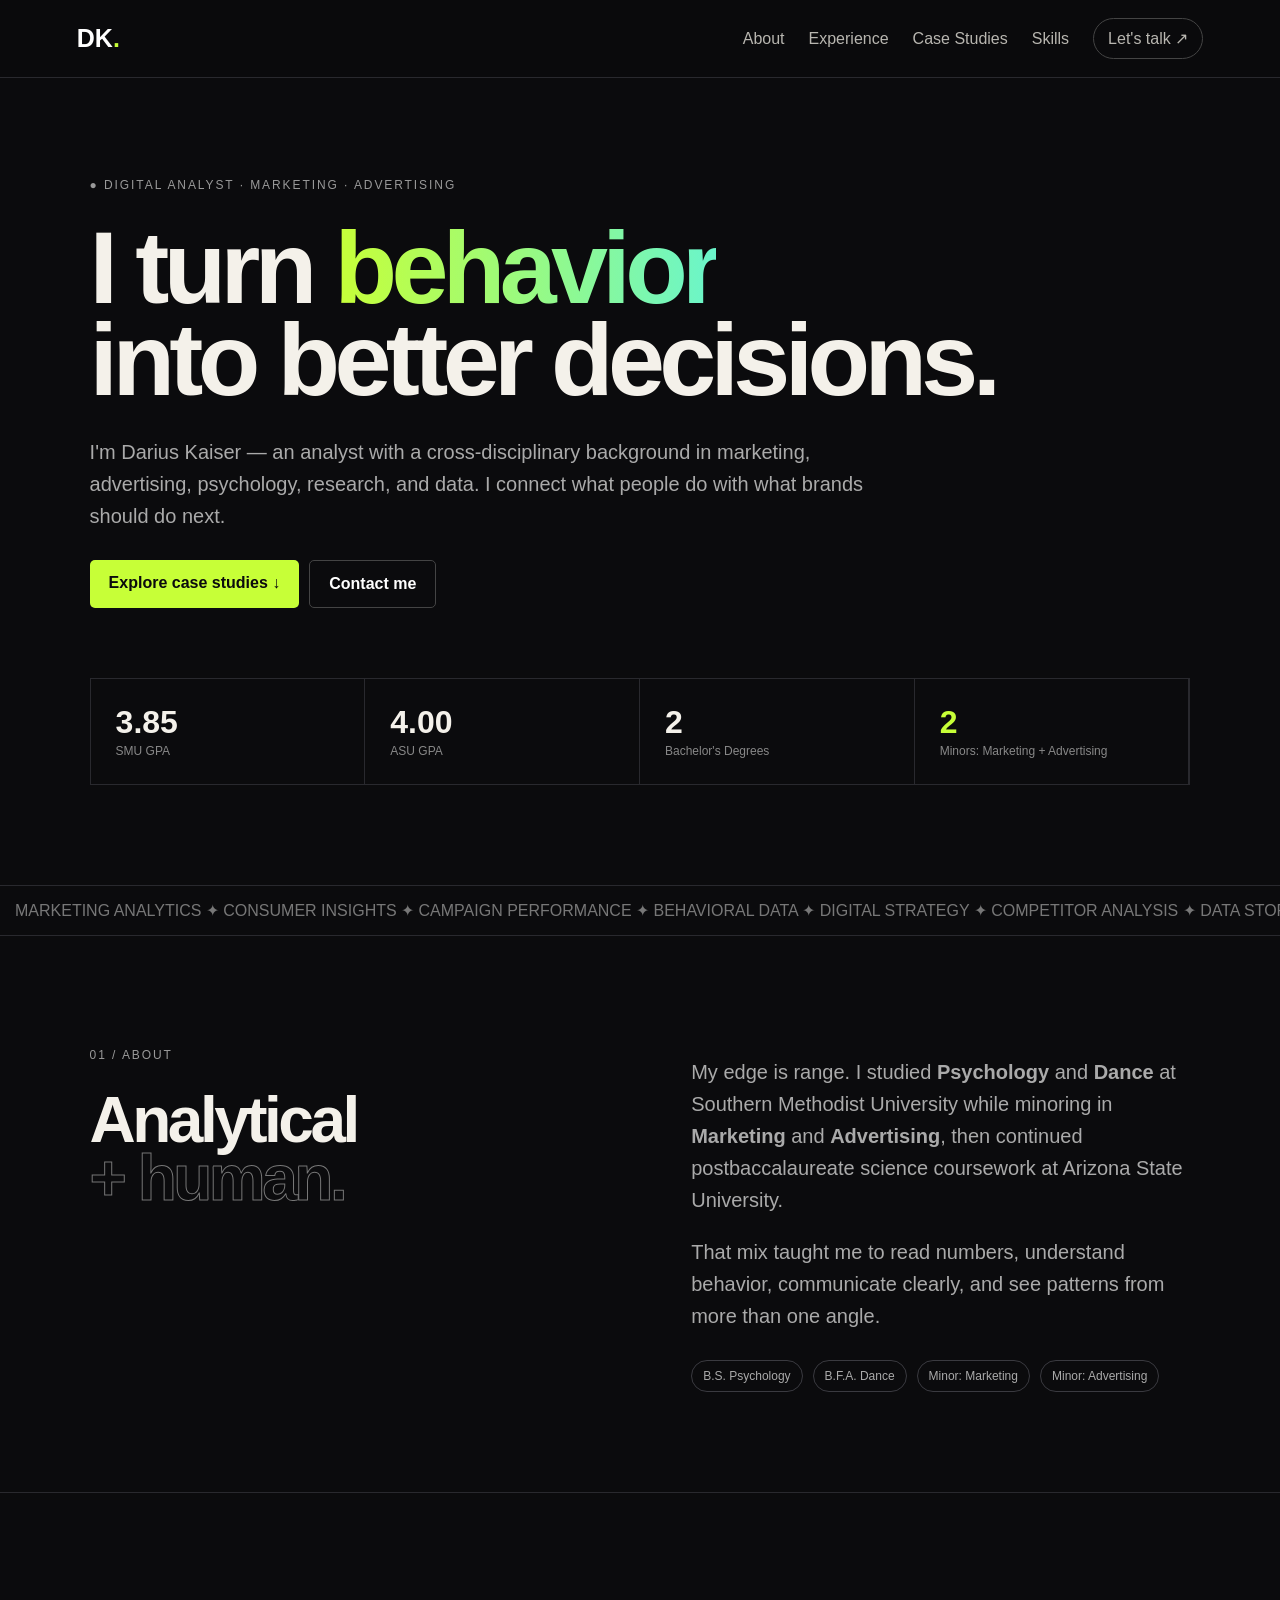
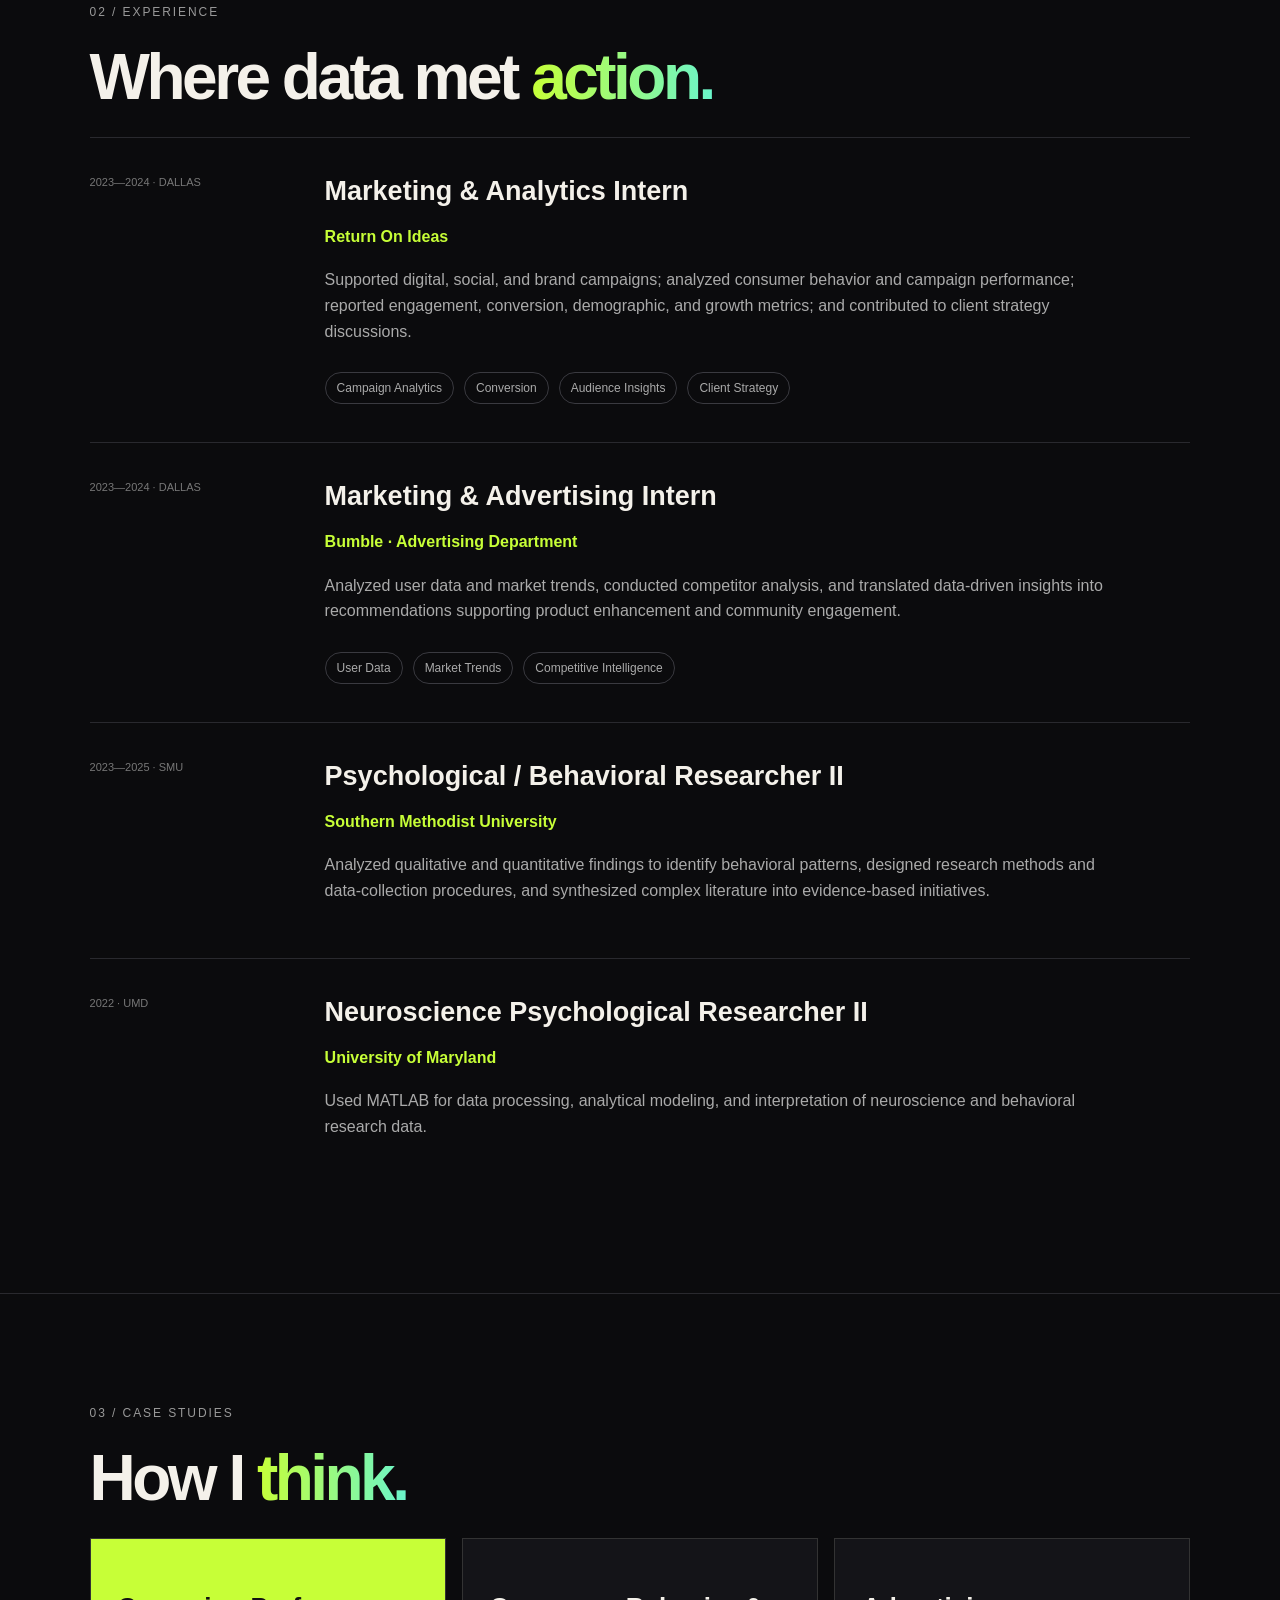
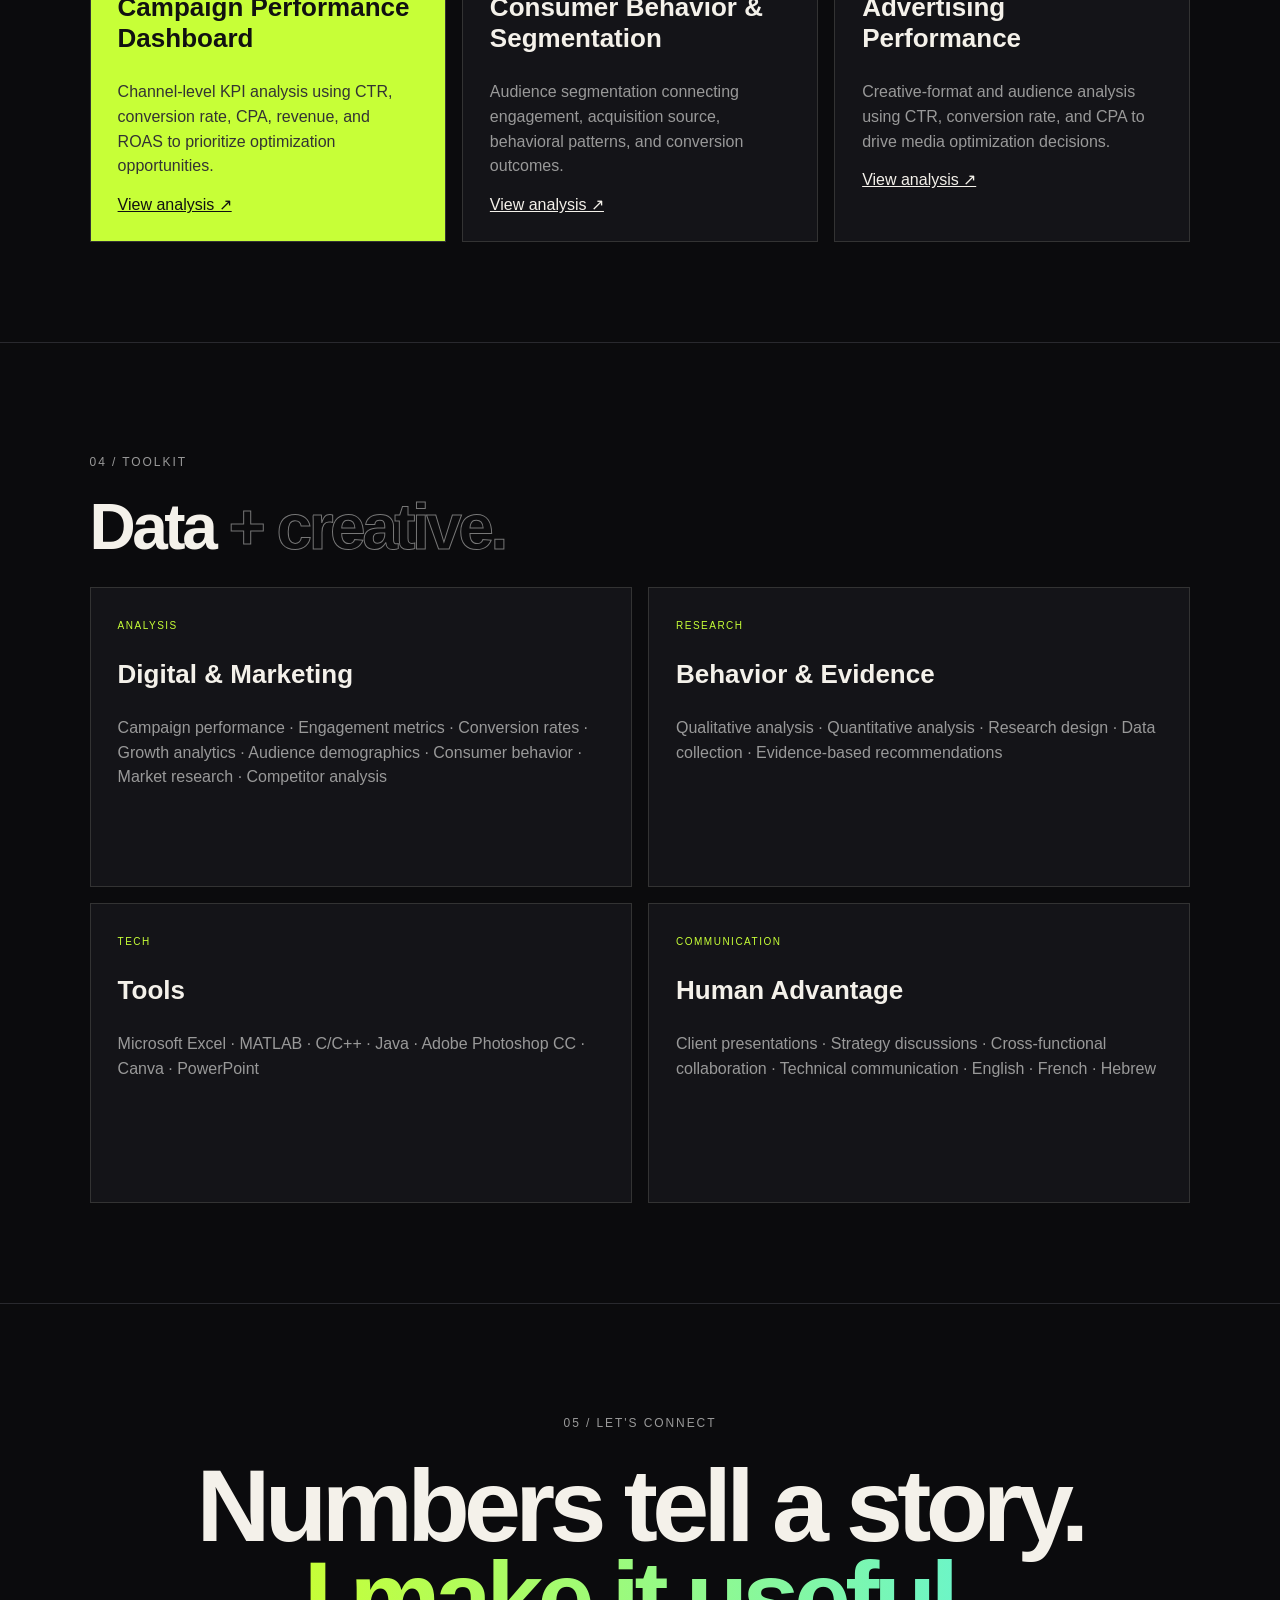
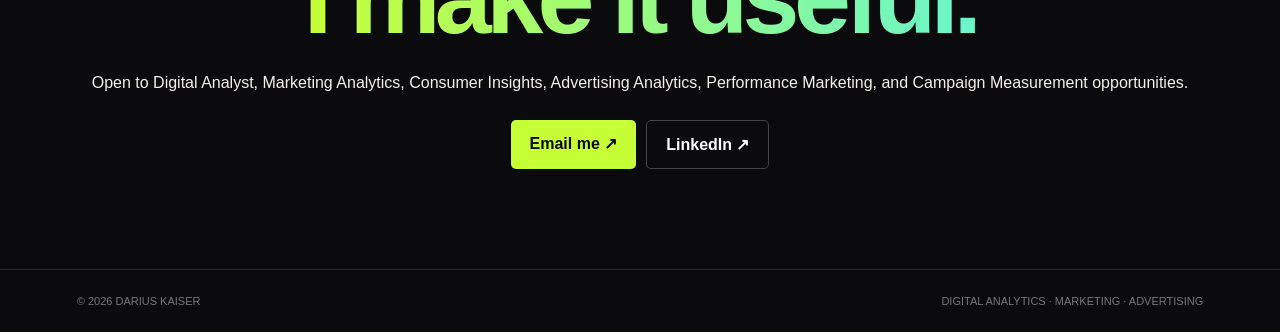
==== index.html @ e9a28cc4 "Add digital analyst portfolio website" ====
<!DOCTYPE html><html lang="en"><head><meta charset="UTF-8"><meta name="viewport" content="width=device-width,initial-scale=1"><meta name="description" content="Darius Kaiser — Digital Analyst specializing in marketing analytics, advertising analytics, consumer insights, campaign performance, conversion analysis, audience segmentation, KPI reporting, and data storytelling."><meta name="keywords" content="Digital Analyst, Digital Analytics, Marketing Analytics, Advertising Analytics, Consumer Insights, Campaign Analytics, KPI Reporting, Conversion Analysis, Audience Segmentation, ROAS, CPA, Data Storytelling, Performance Marketing, Excel, MATLAB"><title>Darius Kaiser | Digital Analyst</title><link rel="stylesheet" href="style.css"></head><body><nav><a class="brand" href="#top">DK<span>.</span></a><div class="nav-links"><a href="#about">About</a><a href="#experience">Experience</a><a href="projects/index.html">Case Studies</a><a href="#skills">Skills</a><a class="nav-cta" href="mailto:dkaiser@smu.edu">Let's talk ↗</a></div></nav><main id="top"><section class="hero"><div class="eyebrow">● DIGITAL ANALYST · MARKETING · ADVERTISING</div><h1>I turn <span class="gradient">behavior</span><br>into better decisions.</h1><p class="hero-copy">I'm Darius Kaiser — an analyst with a cross-disciplinary background in marketing, advertising, psychology, research, and data. I connect what people do with what brands should do next.</p><div class="hero-actions"><a class="button primary" href="projects/index.html">Explore case studies ↓</a><a class="button ghost" href="mailto:dkaiser@smu.edu">Contact me</a></div><div class="metric-grid"><div class="metric"><strong>3.85</strong><span>SMU GPA</span></div><div class="metric"><strong>4.00</strong><span>ASU GPA</span></div><div class="metric"><strong>2</strong><span>Bachelor's Degrees</span></div><div class="metric"><strong class="accent">2</strong><span>Minors: Marketing + Advertising</span></div></div></section><div class="ticker">MARKETING ANALYTICS ✦ CONSUMER INSIGHTS ✦ CAMPAIGN PERFORMANCE ✦ BEHAVIORAL DATA ✦ DIGITAL STRATEGY ✦ COMPETITOR ANALYSIS ✦ DATA STORYTELLING</div><section id="about" class="section split"><div><p class="section-label">01 / ABOUT</p><h2>Analytical<br><span class="outline">+ human.</span></h2></div><div class="about-copy"><p>My edge is range. I studied <strong>Psychology</strong> and <strong>Dance</strong> at Southern Methodist University while minoring in <strong>Marketing</strong> and <strong>Advertising</strong>, then continued postbaccalaureate science coursework at Arizona State University.</p><p>That mix taught me to read numbers, understand behavior, communicate clearly, and see patterns from more than one angle.</p><div class="degree-tags"><span>B.S. Psychology</span><span>B.F.A. Dance</span><span>Minor: Marketing</span><span>Minor: Advertising</span></div></div></section><section id="experience" class="section"><p class="section-label">02 / EXPERIENCE</p><h2>Where data met <span class="gradient">action.</span></h2><article class="job"><div class="job-meta">2023—2024 · DALLAS</div><div><h3>Marketing & Analytics Intern</h3><h4>Return On Ideas</h4><p>Supported digital, social, and brand campaigns; analyzed consumer behavior and campaign performance; reported engagement, conversion, demographic, and growth metrics; and contributed to client strategy discussions.</p><div class="chips"><span>Campaign Analytics</span><span>Conversion</span><span>Audience Insights</span><span>Client Strategy</span></div></div></article><article class="job"><div class="job-meta">2023—2024 · DALLAS</div><div><h3>Marketing & Advertising Intern</h3><h4>Bumble · Advertising Department</h4><p>Analyzed user data and market trends, conducted competitor analysis, and translated data-driven insights into recommendations supporting product enhancement and community engagement.</p><div class="chips"><span>User Data</span><span>Market Trends</span><span>Competitive Intelligence</span></div></div></article><article class="job"><div class="job-meta">2023—2025 · SMU</div><div><h3>Psychological / Behavioral Researcher II</h3><h4>Southern Methodist University</h4><p>Analyzed qualitative and quantitative findings to identify behavioral patterns, designed research methods and data-collection procedures, and synthesized complex literature into evidence-based initiatives.</p></div></article><article class="job"><div class="job-meta">2022 · UMD</div><div><h3>Neuroscience Psychological Researcher II</h3><h4>University of Maryland</h4><p>Used MATLAB for data processing, analytical modeling, and interpretation of neuroscience and behavioral research data.</p></div></article></section><section class="section"><p class="section-label">03 / CASE STUDIES</p><h2>How I <span class="gradient">think.</span></h2><div class="project-grid"><article class="project-card featured"><h3>Campaign Performance Dashboard</h3><p>Channel-level KPI analysis using CTR, conversion rate, CPA, revenue, and ROAS to prioritize optimization opportunities.</p><a href="projects/campaign-performance/README.md">View analysis ↗</a></article><article class="project-card"><h3>Consumer Behavior & Segmentation</h3><p>Audience segmentation connecting engagement, acquisition source, behavioral patterns, and conversion outcomes.</p><a href="projects/consumer-behavior/README.md">View analysis ↗</a></article><article class="project-card"><h3>Advertising Performance</h3><p>Creative-format and audience analysis using CTR, conversion rate, and CPA to drive media optimization decisions.</p><a href="projects/advertising-performance/README.md">View analysis ↗</a></article></div></section><section id="skills" class="section"><p class="section-label">04 / TOOLKIT</p><h2>Data <span class="outline">+ creative.</span></h2><div class="skills-grid"><div class="skill-block"><span>ANALYSIS</span><h3>Digital & Marketing</h3><p>Campaign performance · Engagement metrics · Conversion rates · Growth analytics · Audience demographics · Consumer behavior · Market research · Competitor analysis</p></div><div class="skill-block"><span>RESEARCH</span><h3>Behavior & Evidence</h3><p>Qualitative analysis · Quantitative analysis · Research design · Data collection · Evidence-based recommendations</p></div><div class="skill-block"><span>TECH</span><h3>Tools</h3><p>Microsoft Excel · MATLAB · C/C++ · Java · Adobe Photoshop CC · Canva · PowerPoint</p></div><div class="skill-block"><span>COMMUNICATION</span><h3>Human Advantage</h3><p>Client presentations · Strategy discussions · Cross-functional collaboration · Technical communication · English · French · Hebrew</p></div></div></section><section class="cta"><p class="section-label">05 / LET'S CONNECT</p><h2>Numbers tell a story.<br><span class="gradient">I make it useful.</span></h2><p>Open to Digital Analyst, Marketing Analytics, Consumer Insights, Advertising Analytics, Performance Marketing, and Campaign Measurement opportunities.</p><div class="hero-actions"><a class="button primary" href="mailto:dkaiser@smu.edu">Email me ↗</a><a class="button ghost" href="https://www.linkedin.com/in/darius-kaiser-7150b3220/">LinkedIn ↗</a></div></section></main><footer><span>© 2026 DARIUS KAISER</span><span>DIGITAL ANALYTICS · MARKETING · ADVERTISING</span></footer><script src="script.js"></script></body></html>
---- style.css ----
*{box-sizing:border-box}html{scroll-behavior:smooth}body{margin:0;background:#0b0b0d;color:#f4f1ea;font-family:Arial,sans-serif}nav{height:78px;display:flex;align-items:center;justify-content:space-between;padding:0 6vw;border-bottom:1px solid #29292e;position:sticky;top:0;background:#0b0b0deF;z-index:5}.brand{font-size:25px;font-weight:800;color:#fff;text-decoration:none}.brand span,.accent{color:#c7ff37}.nav-links{display:flex;gap:24px;align-items:center}.nav-links a{color:#b8b6b0;text-decoration:none}.nav-cta{border:1px solid #444;padding:10px 14px;border-radius:99px}.hero,.section,.cta{padding:100px 7vw}.hero{min-height:720px}.eyebrow,.section-label{font-size:12px;letter-spacing:.16em;color:#999}.hero h1,.section h2,.cta h2{font-size:clamp(48px,8vw,120px);line-height:.9;letter-spacing:-.055em;margin:30px 0}.section h2{font-size:clamp(40px,5vw,72px)}.gradient{background:linear-gradient(90deg,#c7ff37,#6af5cb);-webkit-background-clip:text;color:transparent}.outline{-webkit-text-stroke:1px #777;color:transparent}.hero-copy,.about-copy p{max-width:780px;color:#aaa;font-size:20px;line-height:1.6}.hero-actions,.chips,.degree-tags{display:flex;gap:10px;flex-wrap:wrap;margin-top:28px}.button{padding:14px 19px;text-decoration:none;font-weight:700;border-radius:5px}.primary{background:#c7ff37;color:#0b0b0d}.ghost{border:1px solid #444;color:#fff}.metric-grid{display:grid;grid-template-columns:repeat(4,1fr);margin-top:70px;border:1px solid #29292e}.metric{padding:25px;border-right:1px solid #29292e}.metric strong{display:block;font-size:32px}.metric span{color:#888;font-size:12px}.ticker{padding:15px;border-block:1px solid #29292e;color:#777;overflow:hidden;white-space:nowrap}.split{display:grid;grid-template-columns:1fr 1fr;gap:8vw}.section{border-bottom:1px solid #29292e}.job{display:grid;grid-template-columns:200px 1fr;gap:35px;padding:38px 0;border-top:1px solid #29292e}.job-meta{font-size:11px;color:#777}.job h3{font-size:27px;margin:0}.job h4{color:#c7ff37}.job p{color:#aaa;line-height:1.6;max-width:800px}.chips span,.degree-tags span{border:1px solid #3a3a40;border-radius:99px;padding:8px 11px;font-size:12px;color:#aaa}.project-grid,.skills-grid{display:grid;grid-template-columns:repeat(3,1fr);gap:16px}.project-card,.skill-block{border:1px solid #333;background:#141418;padding:27px;min-height:300px}.project-card.featured{background:#c7ff37;color:#111}.project-card p,.skill-block p{color:#999;line-height:1.55}.featured p{color:#333}.project-card h3,.skill-block h3{font-size:26px}.project-card a{color:inherit}.skills-grid{grid-template-columns:1fr 1fr}.skill-block>span{font-size:10px;letter-spacing:.15em;color:#c7ff37}.cta{text-align:center}.cta .hero-actions{justify-content:center}footer{padding:25px 6vw;border-top:1px solid #29292e;color:#777;display:flex;justify-content:space-between;font-size:11px}@media(max-width:800px){.nav-links a:not(.nav-cta){display:none}.metric-grid,.split,.project-grid,.skills-grid,.job{grid-template-columns:1fr}.metric{border-bottom:1px solid #29292e}.hero,.section,.cta{padding:75px 6vw}}
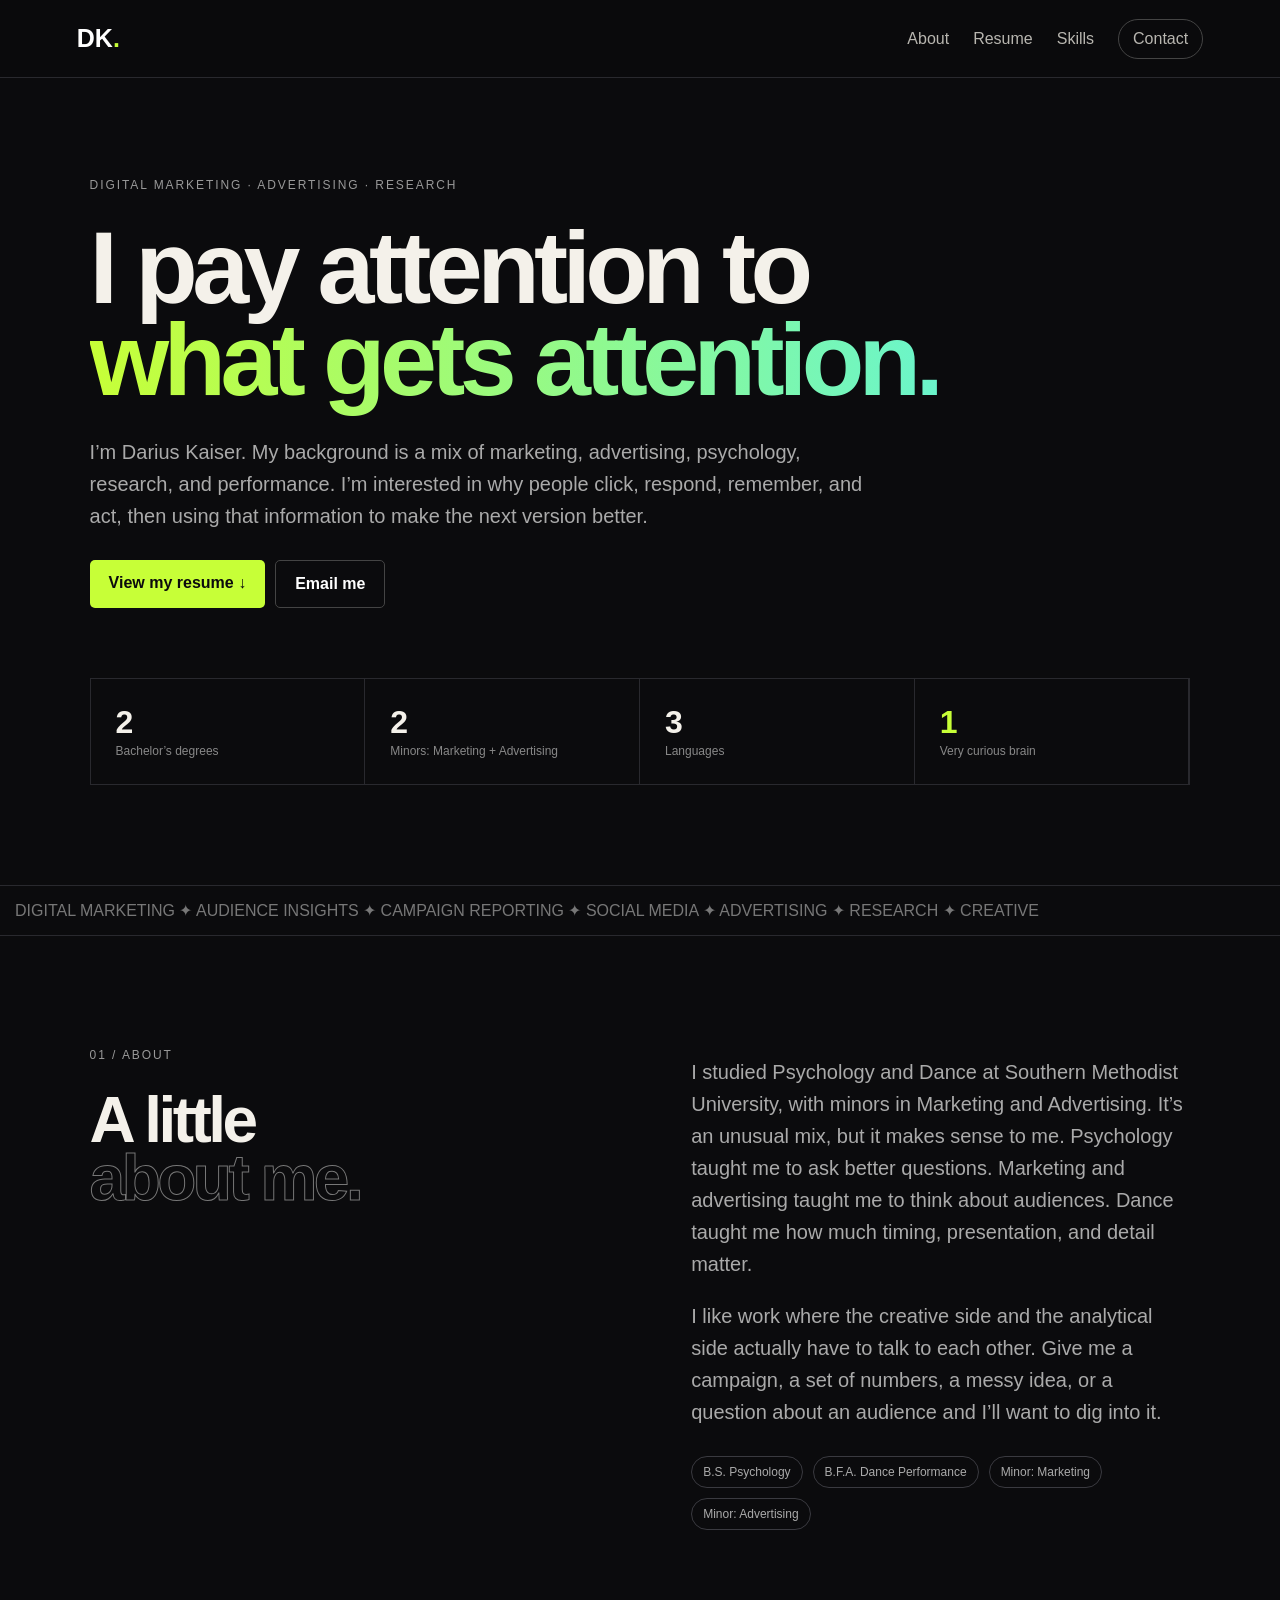
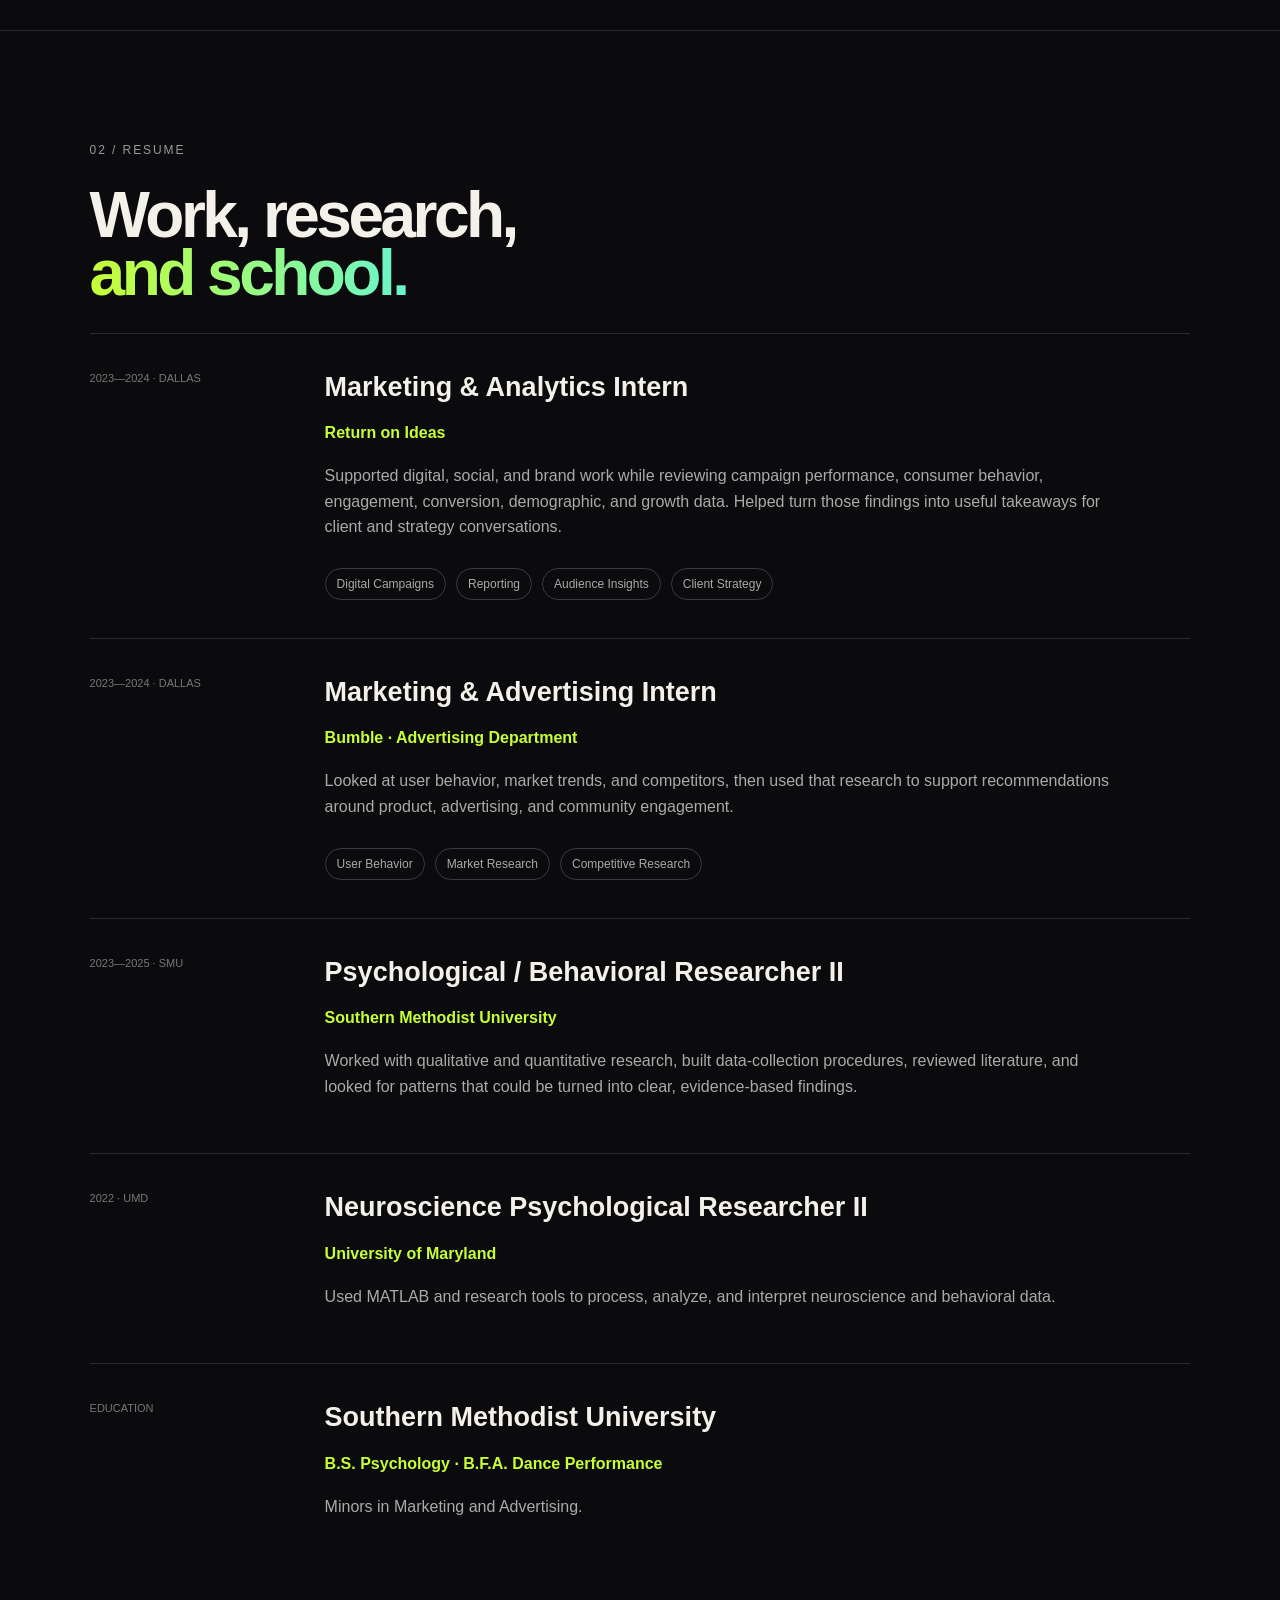
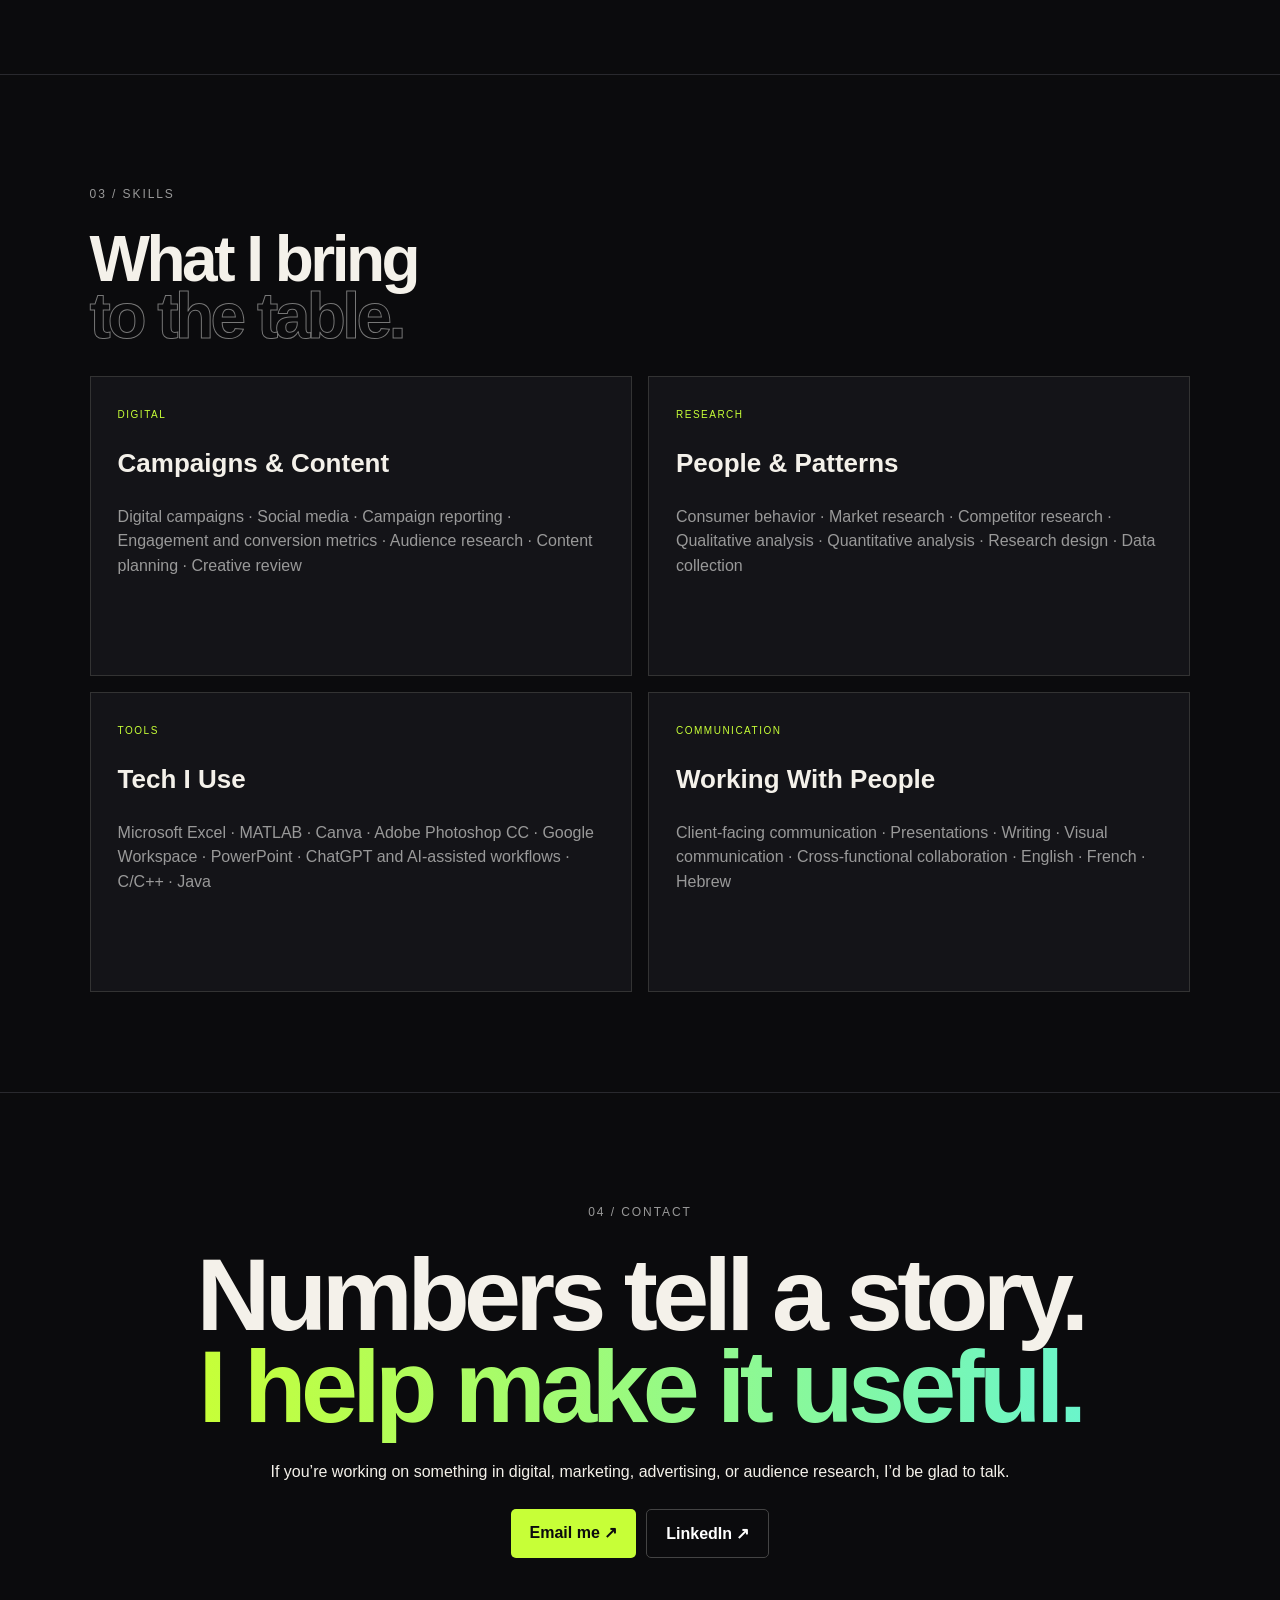
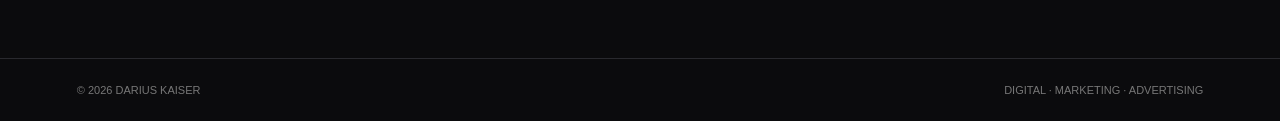
==== commit 6c173d27: "Simplify portfolio and humanize site copy" ====
--- a/index.html
+++ b/index.html
@@ -1 +1,154 @@
-<!DOCTYPE html><html lang="en"><head><meta charset="UTF-8"><meta name="viewport" content="width=device-width,initial-scale=1"><meta name="description" content="Darius Kaiser — Digital Analyst specializing in marketing analytics, advertising analytics, consumer insights, campaign performance, conversion analysis, audience segmentation, KPI reporting, and data storytelling."><meta name="keywords" content="Digital Analyst, Digital Analytics, Marketing Analytics, Advertising Analytics, Consumer Insights, Campaign Analytics, KPI Reporting, Conversion Analysis, Audience Segmentation, ROAS, CPA, Data Storytelling, Performance Marketing, Excel, MATLAB"><title>Darius Kaiser | Digital Analyst</title><link rel="stylesheet" href="style.css"></head><body><nav><a class="brand" href="#top">DK<span>.</span></a><div class="nav-links"><a href="#about">About</a><a href="#experience">Experience</a><a href="projects/index.html">Case Studies</a><a href="#skills">Skills</a><a class="nav-cta" href="mailto:dkaiser@smu.edu">Let's talk ↗</a></div></nav><main id="top"><section class="hero"><div class="eyebrow">● DIGITAL ANALYST · MARKETING · ADVERTISING</div><h1>I turn <span class="gradient">behavior</span><br>into better decisions.</h1><p class="hero-copy">I'm Darius Kaiser — an analyst with a cross-disciplinary background in marketing, advertising, psychology, research, and data. I connect what people do with what brands should do next.</p><div class="hero-actions"><a class="button primary" href="projects/index.html">Explore case studies ↓</a><a class="button ghost" href="mailto:dkaiser@smu.edu">Contact me</a></div><div class="metric-grid"><div class="metric"><strong>3.85</strong><span>SMU GPA</span></div><div class="metric"><strong>4.00</strong><span>ASU GPA</span></div><div class="metric"><strong>2</strong><span>Bachelor's Degrees</span></div><div class="metric"><strong class="accent">2</strong><span>Minors: Marketing + Advertising</span></div></div></section><div class="ticker">MARKETING ANALYTICS ✦ CONSUMER INSIGHTS ✦ CAMPAIGN PERFORMANCE ✦ BEHAVIORAL DATA ✦ DIGITAL STRATEGY ✦ COMPETITOR ANALYSIS ✦ DATA STORYTELLING</div><section id="about" class="section split"><div><p class="section-label">01 / ABOUT</p><h2>Analytical<br><span class="outline">+ human.</span></h2></div><div class="about-copy"><p>My edge is range. I studied <strong>Psychology</strong> and <strong>Dance</strong> at Southern Methodist University while minoring in <strong>Marketing</strong> and <strong>Advertising</strong>, then continued postbaccalaureate science coursework at Arizona State University.</p><p>That mix taught me to read numbers, understand behavior, communicate clearly, and see patterns from more than one angle.</p><div class="degree-tags"><span>B.S. Psychology</span><span>B.F.A. Dance</span><span>Minor: Marketing</span><span>Minor: Advertising</span></div></div></section><section id="experience" class="section"><p class="section-label">02 / EXPERIENCE</p><h2>Where data met <span class="gradient">action.</span></h2><article class="job"><div class="job-meta">2023—2024 · DALLAS</div><div><h3>Marketing & Analytics Intern</h3><h4>Return On Ideas</h4><p>Supported digital, social, and brand campaigns; analyzed consumer behavior and campaign performance; reported engagement, conversion, demographic, and growth metrics; and contributed to client strategy discussions.</p><div class="chips"><span>Campaign Analytics</span><span>Conversion</span><span>Audience Insights</span><span>Client Strategy</span></div></div></article><article class="job"><div class="job-meta">2023—2024 · DALLAS</div><div><h3>Marketing & Advertising Intern</h3><h4>Bumble · Advertising Department</h4><p>Analyzed user data and market trends, conducted competitor analysis, and translated data-driven insights into recommendations supporting product enhancement and community engagement.</p><div class="chips"><span>User Data</span><span>Market Trends</span><span>Competitive Intelligence</span></div></div></article><article class="job"><div class="job-meta">2023—2025 · SMU</div><div><h3>Psychological / Behavioral Researcher II</h3><h4>Southern Methodist University</h4><p>Analyzed qualitative and quantitative findings to identify behavioral patterns, designed research methods and data-collection procedures, and synthesized complex literature into evidence-based initiatives.</p></div></article><article class="job"><div class="job-meta">2022 · UMD</div><div><h3>Neuroscience Psychological Researcher II</h3><h4>University of Maryland</h4><p>Used MATLAB for data processing, analytical modeling, and interpretation of neuroscience and behavioral research data.</p></div></article></section><section class="section"><p class="section-label">03 / CASE STUDIES</p><h2>How I <span class="gradient">think.</span></h2><div class="project-grid"><article class="project-card featured"><h3>Campaign Performance Dashboard</h3><p>Channel-level KPI analysis using CTR, conversion rate, CPA, revenue, and ROAS to prioritize optimization opportunities.</p><a href="projects/campaign-performance/README.md">View analysis ↗</a></article><article class="project-card"><h3>Consumer Behavior & Segmentation</h3><p>Audience segmentation connecting engagement, acquisition source, behavioral patterns, and conversion outcomes.</p><a href="projects/consumer-behavior/README.md">View analysis ↗</a></article><article class="project-card"><h3>Advertising Performance</h3><p>Creative-format and audience analysis using CTR, conversion rate, and CPA to drive media optimization decisions.</p><a href="projects/advertising-performance/README.md">View analysis ↗</a></article></div></section><section id="skills" class="section"><p class="section-label">04 / TOOLKIT</p><h2>Data <span class="outline">+ creative.</span></h2><div class="skills-grid"><div class="skill-block"><span>ANALYSIS</span><h3>Digital & Marketing</h3><p>Campaign performance · Engagement metrics · Conversion rates · Growth analytics · Audience demographics · Consumer behavior · Market research · Competitor analysis</p></div><div class="skill-block"><span>RESEARCH</span><h3>Behavior & Evidence</h3><p>Qualitative analysis · Quantitative analysis · Research design · Data collection · Evidence-based recommendations</p></div><div class="skill-block"><span>TECH</span><h3>Tools</h3><p>Microsoft Excel · MATLAB · C/C++ · Java · Adobe Photoshop CC · Canva · PowerPoint</p></div><div class="skill-block"><span>COMMUNICATION</span><h3>Human Advantage</h3><p>Client presentations · Strategy discussions · Cross-functional collaboration · Technical communication · English · French · Hebrew</p></div></div></section><section class="cta"><p class="section-label">05 / LET'S CONNECT</p><h2>Numbers tell a story.<br><span class="gradient">I make it useful.</span></h2><p>Open to Digital Analyst, Marketing Analytics, Consumer Insights, Advertising Analytics, Performance Marketing, and Campaign Measurement opportunities.</p><div class="hero-actions"><a class="button primary" href="mailto:dkaiser@smu.edu">Email me ↗</a><a class="button ghost" href="https://www.linkedin.com/in/darius-kaiser-7150b3220/">LinkedIn ↗</a></div></section></main><footer><span>© 2026 DARIUS KAISER</span><span>DIGITAL ANALYTICS · MARKETING · ADVERTISING</span></footer><script src="script.js"></script></body></html>+<!DOCTYPE html>
+<html lang="en">
+<head>
+  <meta charset="UTF-8">
+  <meta name="viewport" content="width=device-width,initial-scale=1">
+  <meta name="description" content="Darius Kaiser | Digital marketing, advertising, research, audience insights, campaign reporting, and creative work.">
+  <meta name="keywords" content="Darius Kaiser, Digital Associate, Digital Marketing, Advertising, Campaign Reporting, Audience Insights, Social Media, Consumer Research, Canva, AI Tools">
+  <title>Darius Kaiser | Digital Marketing & Analytics</title>
+  <link rel="stylesheet" href="style.css">
+</head>
+<body>
+  <nav>
+    <a class="brand" href="#top">DK<span>.</span></a>
+    <div class="nav-links">
+      <a href="#about">About</a>
+      <a href="#resume">Resume</a>
+      <a href="#skills">Skills</a>
+      <a class="nav-cta" href="#contact">Contact</a>
+    </div>
+  </nav>
+
+  <main id="top">
+    <section class="hero">
+      <div class="eyebrow">DIGITAL MARKETING · ADVERTISING · RESEARCH</div>
+      <h1>I pay attention to<br><span class="gradient">what gets attention.</span></h1>
+      <p class="hero-copy">I’m Darius Kaiser. My background is a mix of marketing, advertising, psychology, research, and performance. I’m interested in why people click, respond, remember, and act, then using that information to make the next version better.</p>
+      <div class="hero-actions">
+        <a class="button primary" href="#resume">View my resume ↓</a>
+        <a class="button ghost" href="mailto:dkaiser@smu.edu">Email me</a>
+      </div>
+      <div class="metric-grid">
+        <div class="metric"><strong>2</strong><span>Bachelor’s degrees</span></div>
+        <div class="metric"><strong>2</strong><span>Minors: Marketing + Advertising</span></div>
+        <div class="metric"><strong>3</strong><span>Languages</span></div>
+        <div class="metric"><strong class="accent">1</strong><span>Very curious brain</span></div>
+      </div>
+    </section>
+
+    <div class="ticker">DIGITAL MARKETING ✦ AUDIENCE INSIGHTS ✦ CAMPAIGN REPORTING ✦ SOCIAL MEDIA ✦ ADVERTISING ✦ RESEARCH ✦ CREATIVE</div>
+
+    <section id="about" class="section split">
+      <div>
+        <p class="section-label">01 / ABOUT</p>
+        <h2>A little<br><span class="outline">about me.</span></h2>
+      </div>
+      <div class="about-copy">
+        <p>I studied Psychology and Dance at Southern Methodist University, with minors in Marketing and Advertising. It’s an unusual mix, but it makes sense to me. Psychology taught me to ask better questions. Marketing and advertising taught me to think about audiences. Dance taught me how much timing, presentation, and detail matter.</p>
+        <p>I like work where the creative side and the analytical side actually have to talk to each other. Give me a campaign, a set of numbers, a messy idea, or a question about an audience and I’ll want to dig into it.</p>
+        <div class="degree-tags">
+          <span>B.S. Psychology</span>
+          <span>B.F.A. Dance Performance</span>
+          <span>Minor: Marketing</span>
+          <span>Minor: Advertising</span>
+        </div>
+      </div>
+    </section>
+
+    <section id="resume" class="section">
+      <p class="section-label">02 / RESUME</p>
+      <h2>Work, research,<br><span class="gradient">and school.</span></h2>
+
+      <article class="job">
+        <div class="job-meta">2023—2024 · DALLAS</div>
+        <div>
+          <h3>Marketing & Analytics Intern</h3>
+          <h4>Return on Ideas</h4>
+          <p>Supported digital, social, and brand work while reviewing campaign performance, consumer behavior, engagement, conversion, demographic, and growth data. Helped turn those findings into useful takeaways for client and strategy conversations.</p>
+          <div class="chips"><span>Digital Campaigns</span><span>Reporting</span><span>Audience Insights</span><span>Client Strategy</span></div>
+        </div>
+      </article>
+
+      <article class="job">
+        <div class="job-meta">2023—2024 · DALLAS</div>
+        <div>
+          <h3>Marketing & Advertising Intern</h3>
+          <h4>Bumble · Advertising Department</h4>
+          <p>Looked at user behavior, market trends, and competitors, then used that research to support recommendations around product, advertising, and community engagement.</p>
+          <div class="chips"><span>User Behavior</span><span>Market Research</span><span>Competitive Research</span></div>
+        </div>
+      </article>
+
+      <article class="job">
+        <div class="job-meta">2023—2025 · SMU</div>
+        <div>
+          <h3>Psychological / Behavioral Researcher II</h3>
+          <h4>Southern Methodist University</h4>
+          <p>Worked with qualitative and quantitative research, built data-collection procedures, reviewed literature, and looked for patterns that could be turned into clear, evidence-based findings.</p>
+        </div>
+      </article>
+
+      <article class="job">
+        <div class="job-meta">2022 · UMD</div>
+        <div>
+          <h3>Neuroscience Psychological Researcher II</h3>
+          <h4>University of Maryland</h4>
+          <p>Used MATLAB and research tools to process, analyze, and interpret neuroscience and behavioral data.</p>
+        </div>
+      </article>
+
+      <article class="job">
+        <div class="job-meta">EDUCATION</div>
+        <div>
+          <h3>Southern Methodist University</h3>
+          <h4>B.S. Psychology · B.F.A. Dance Performance</h4>
+          <p>Minors in Marketing and Advertising.</p>
+        </div>
+      </article>
+    </section>
+
+    <section id="skills" class="section">
+      <p class="section-label">03 / SKILLS</p>
+      <h2>What I bring<br><span class="outline">to the table.</span></h2>
+      <div class="skills-grid">
+        <div class="skill-block">
+          <span>DIGITAL</span>
+          <h3>Campaigns & Content</h3>
+          <p>Digital campaigns · Social media · Campaign reporting · Engagement and conversion metrics · Audience research · Content planning · Creative review</p>
+        </div>
+        <div class="skill-block">
+          <span>RESEARCH</span>
+          <h3>People & Patterns</h3>
+          <p>Consumer behavior · Market research · Competitor research · Qualitative analysis · Quantitative analysis · Research design · Data collection</p>
+        </div>
+        <div class="skill-block">
+          <span>TOOLS</span>
+          <h3>Tech I Use</h3>
+          <p>Microsoft Excel · MATLAB · Canva · Adobe Photoshop CC · Google Workspace · PowerPoint · ChatGPT and AI-assisted workflows · C/C++ · Java</p>
+        </div>
+        <div class="skill-block">
+          <span>COMMUNICATION</span>
+          <h3>Working With People</h3>
+          <p>Client-facing communication · Presentations · Writing · Visual communication · Cross-functional collaboration · English · French · Hebrew</p>
+        </div>
+      </div>
+    </section>
+
+    <section id="contact" class="cta">
+      <p class="section-label">04 / CONTACT</p>
+      <h2>Numbers tell a story.<br><span class="gradient">I help make it useful.</span></h2>
+      <p>If you’re working on something in digital, marketing, advertising, or audience research, I’d be glad to talk.</p>
+      <div class="hero-actions">
+        <a class="button primary" href="mailto:dkaiser@smu.edu">Email me ↗</a>
+        <a class="button ghost" href="https://www.linkedin.com/in/darius-kaiser-7150b3220/">LinkedIn ↗</a>
+      </div>
+    </section>
+  </main>
+
+  <footer>
+    <span>© 2026 DARIUS KAISER</span>
+    <span>DIGITAL · MARKETING · ADVERTISING</span>
+  </footer>
+  <script src="script.js"></script>
+</body>
+</html>
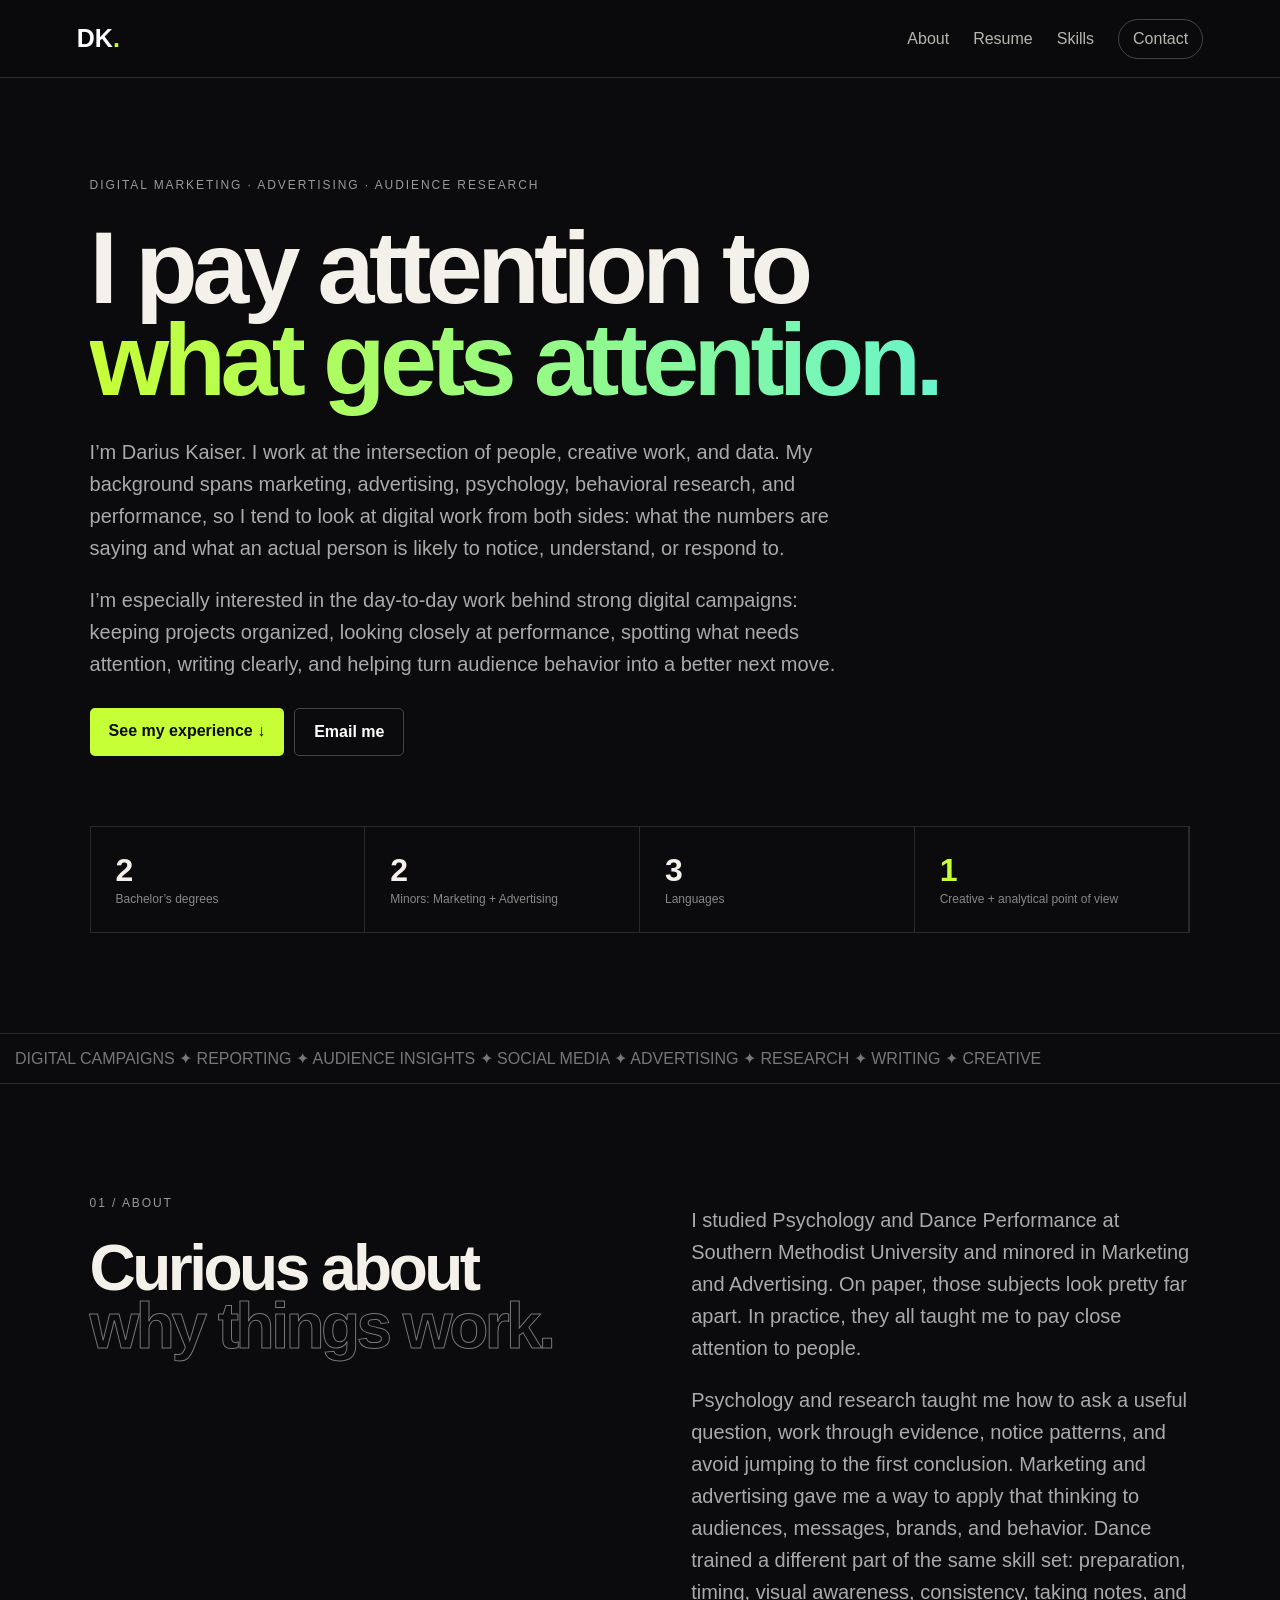
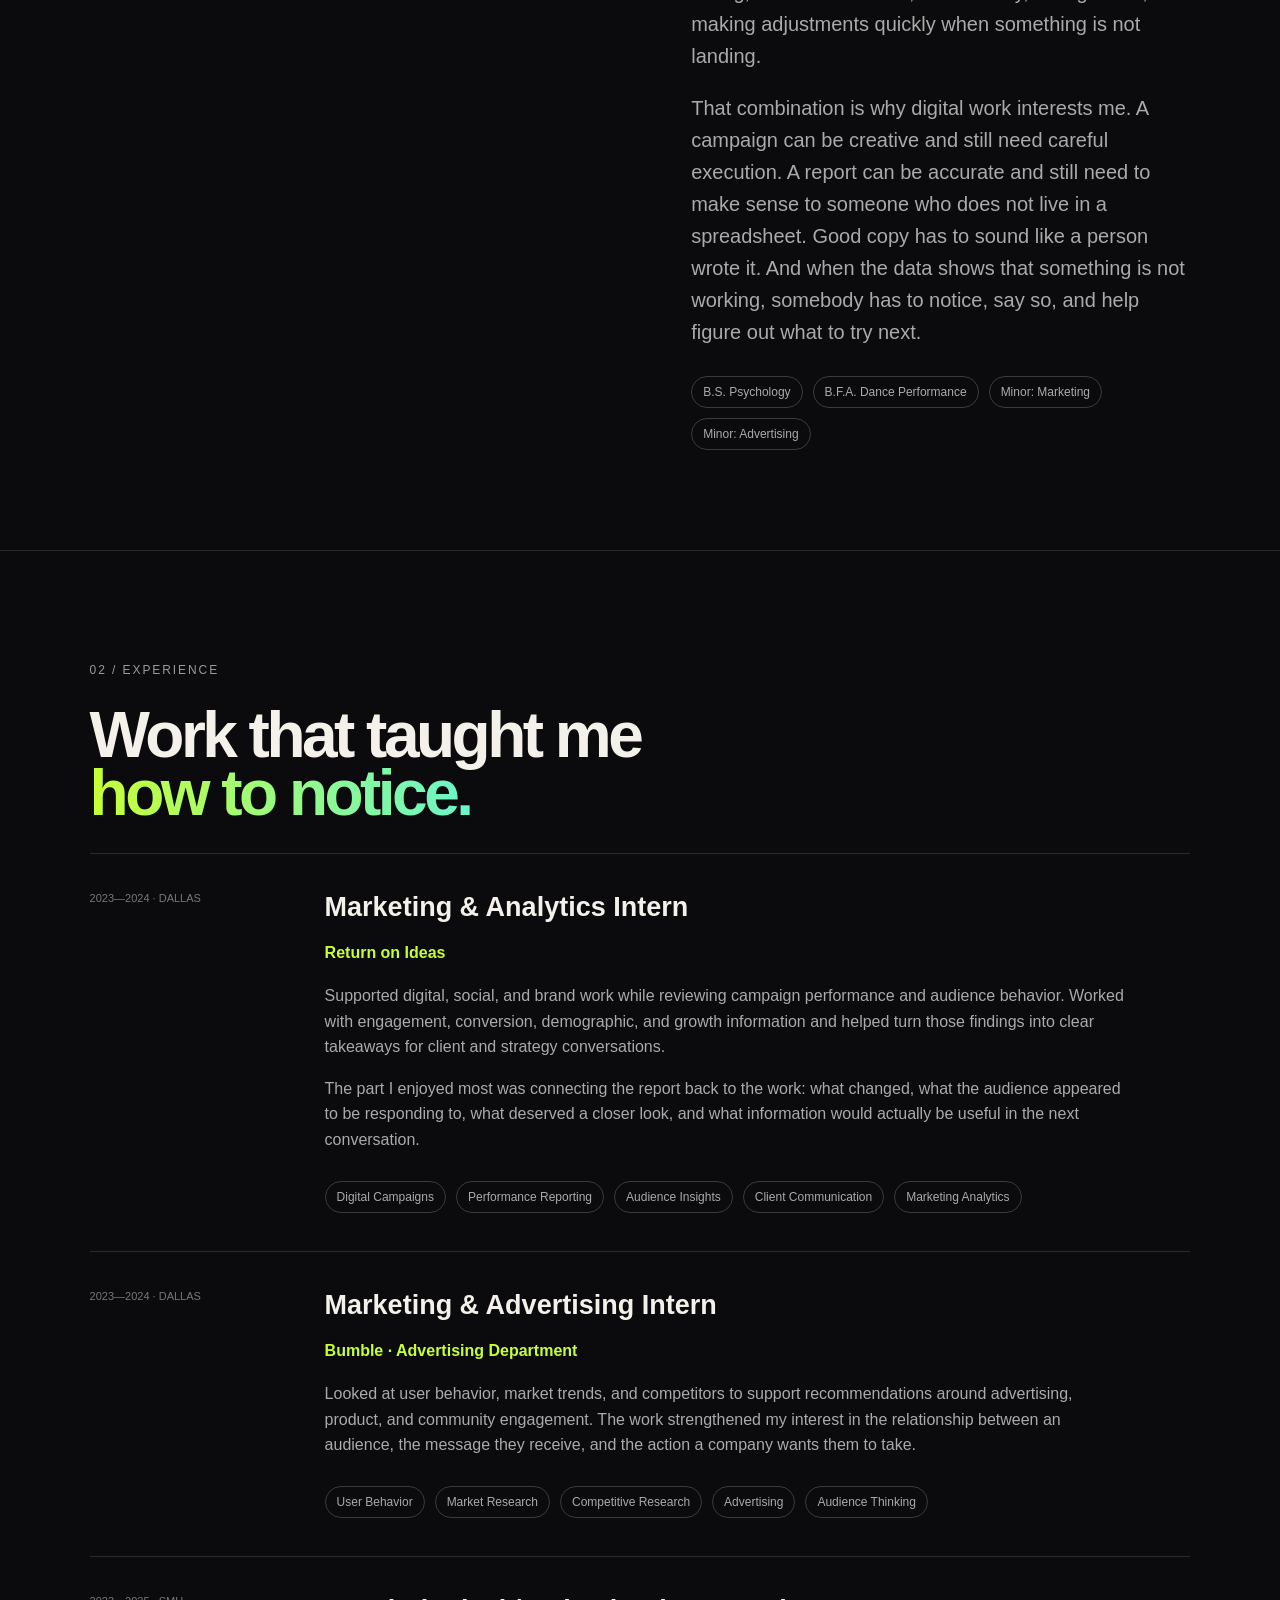
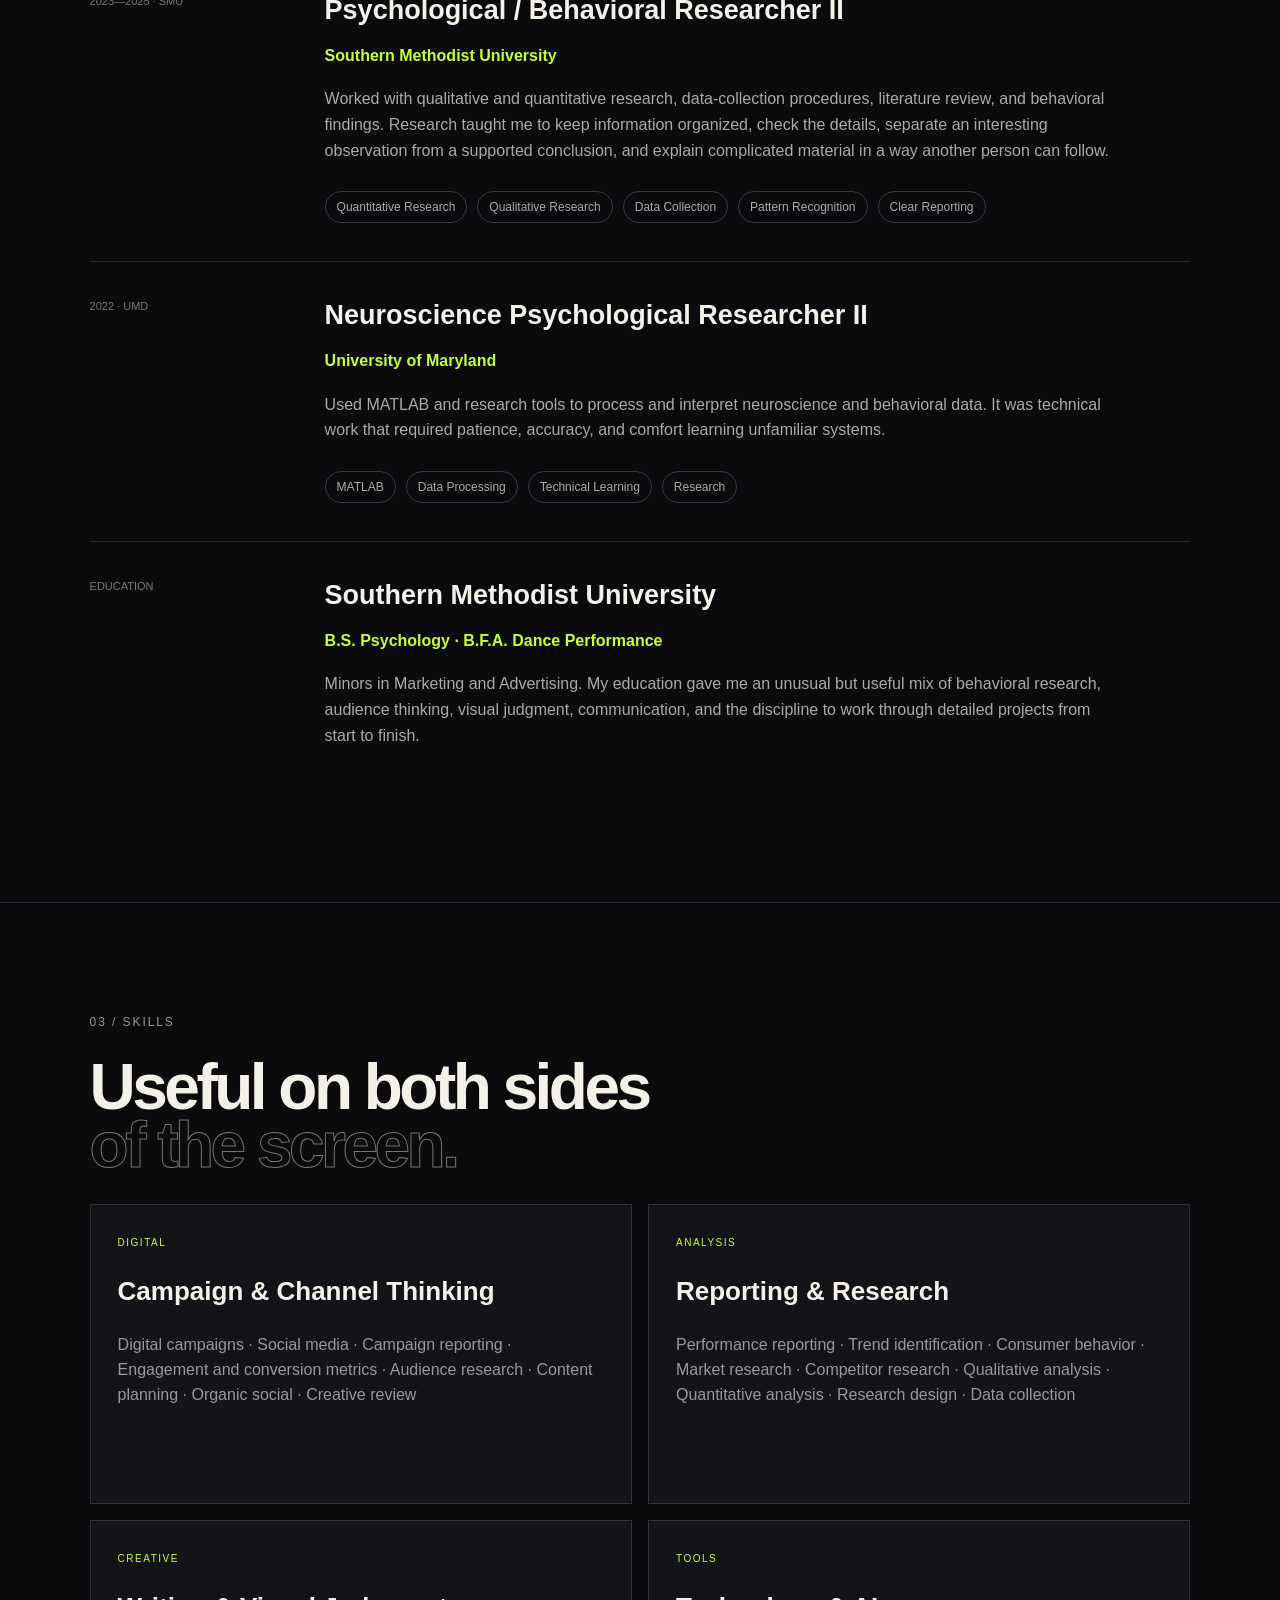
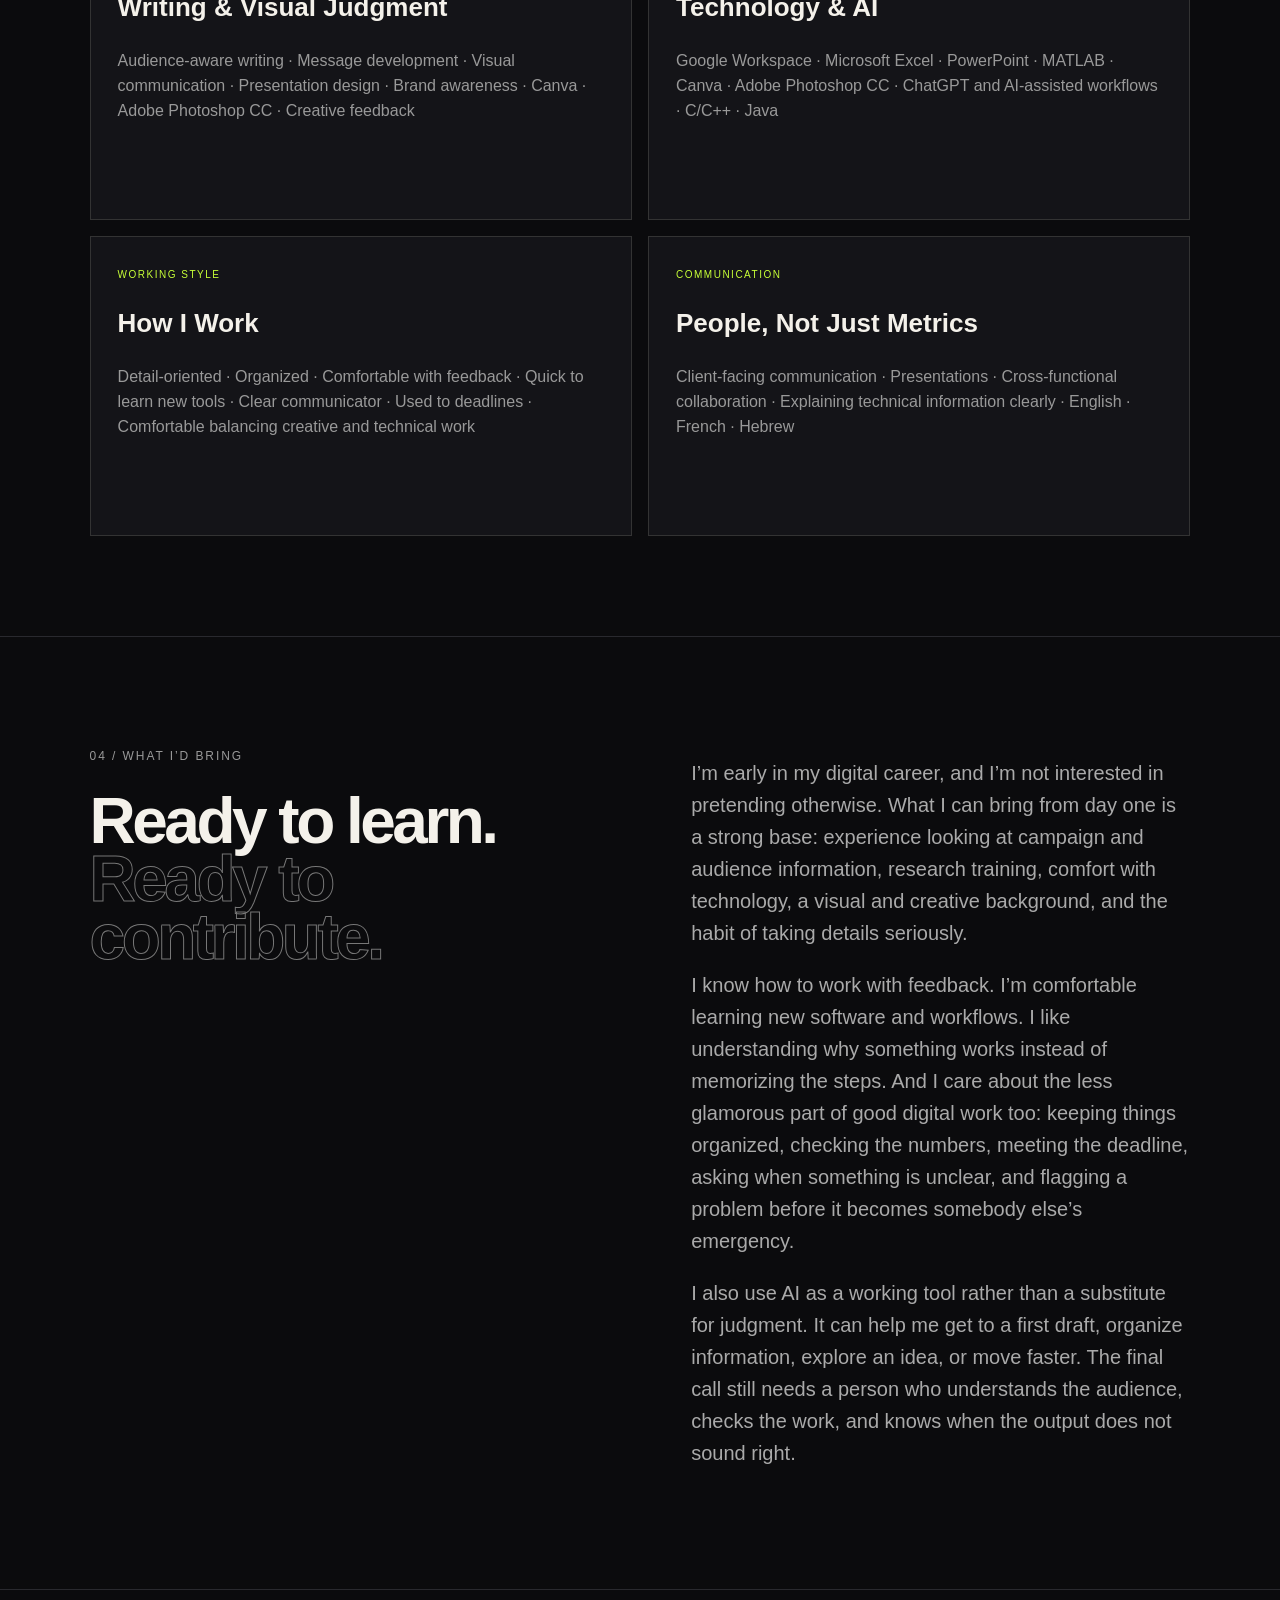
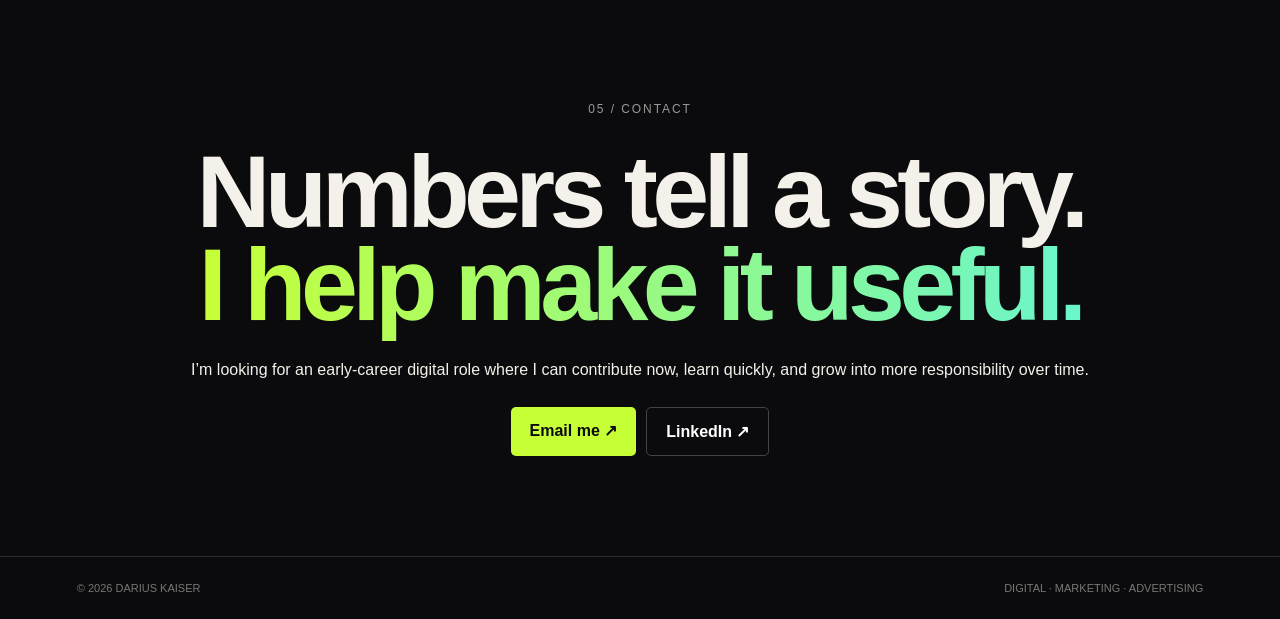
==== commit 0446737b: "Strengthen portfolio for Digital Associate positioning" ====
--- a/index.html
+++ b/index.html
@@ -3,8 +3,8 @@
 <head>
   <meta charset="UTF-8">
   <meta name="viewport" content="width=device-width,initial-scale=1">
-  <meta name="description" content="Darius Kaiser | Digital marketing, advertising, research, audience insights, campaign reporting, and creative work.">
-  <meta name="keywords" content="Darius Kaiser, Digital Associate, Digital Marketing, Advertising, Campaign Reporting, Audience Insights, Social Media, Consumer Research, Canva, AI Tools">
+  <meta name="description" content="Darius Kaiser | Digital marketing, advertising, campaign reporting, audience research, creative communication, and AI-assisted workflows.">
+  <meta name="keywords" content="Darius Kaiser, Digital Associate, Digital Marketing, Advertising, Campaign Reporting, Audience Insights, Social Media, Consumer Research, Client Communication, Canva, Google Workspace, AI Tools">
   <title>Darius Kaiser | Digital Marketing & Analytics</title>
   <link rel="stylesheet" href="style.css">
 </head>
@@ -21,31 +21,33 @@
 
   <main id="top">
     <section class="hero">
-      <div class="eyebrow">DIGITAL MARKETING · ADVERTISING · RESEARCH</div>
+      <div class="eyebrow">DIGITAL MARKETING · ADVERTISING · AUDIENCE RESEARCH</div>
       <h1>I pay attention to<br><span class="gradient">what gets attention.</span></h1>
-      <p class="hero-copy">I’m Darius Kaiser. My background is a mix of marketing, advertising, psychology, research, and performance. I’m interested in why people click, respond, remember, and act, then using that information to make the next version better.</p>
+      <p class="hero-copy">I’m Darius Kaiser. I work at the intersection of people, creative work, and data. My background spans marketing, advertising, psychology, behavioral research, and performance, so I tend to look at digital work from both sides: what the numbers are saying and what an actual person is likely to notice, understand, or respond to.</p>
+      <p class="hero-copy">I’m especially interested in the day-to-day work behind strong digital campaigns: keeping projects organized, looking closely at performance, spotting what needs attention, writing clearly, and helping turn audience behavior into a better next move.</p>
       <div class="hero-actions">
-        <a class="button primary" href="#resume">View my resume ↓</a>
+        <a class="button primary" href="#resume">See my experience ↓</a>
         <a class="button ghost" href="mailto:dkaiser@smu.edu">Email me</a>
       </div>
       <div class="metric-grid">
         <div class="metric"><strong>2</strong><span>Bachelor’s degrees</span></div>
         <div class="metric"><strong>2</strong><span>Minors: Marketing + Advertising</span></div>
         <div class="metric"><strong>3</strong><span>Languages</span></div>
-        <div class="metric"><strong class="accent">1</strong><span>Very curious brain</span></div>
+        <div class="metric"><strong class="accent">1</strong><span>Creative + analytical point of view</span></div>
       </div>
     </section>
 
-    <div class="ticker">DIGITAL MARKETING ✦ AUDIENCE INSIGHTS ✦ CAMPAIGN REPORTING ✦ SOCIAL MEDIA ✦ ADVERTISING ✦ RESEARCH ✦ CREATIVE</div>
+    <div class="ticker">DIGITAL CAMPAIGNS ✦ REPORTING ✦ AUDIENCE INSIGHTS ✦ SOCIAL MEDIA ✦ ADVERTISING ✦ RESEARCH ✦ WRITING ✦ CREATIVE</div>
 
     <section id="about" class="section split">
       <div>
         <p class="section-label">01 / ABOUT</p>
-        <h2>A little<br><span class="outline">about me.</span></h2>
+        <h2>Curious about<br><span class="outline">why things work.</span></h2>
       </div>
       <div class="about-copy">
-        <p>I studied Psychology and Dance at Southern Methodist University, with minors in Marketing and Advertising. It’s an unusual mix, but it makes sense to me. Psychology taught me to ask better questions. Marketing and advertising taught me to think about audiences. Dance taught me how much timing, presentation, and detail matter.</p>
-        <p>I like work where the creative side and the analytical side actually have to talk to each other. Give me a campaign, a set of numbers, a messy idea, or a question about an audience and I’ll want to dig into it.</p>
+        <p>I studied Psychology and Dance Performance at Southern Methodist University and minored in Marketing and Advertising. On paper, those subjects look pretty far apart. In practice, they all taught me to pay close attention to people.</p>
+        <p>Psychology and research taught me how to ask a useful question, work through evidence, notice patterns, and avoid jumping to the first conclusion. Marketing and advertising gave me a way to apply that thinking to audiences, messages, brands, and behavior. Dance trained a different part of the same skill set: preparation, timing, visual awareness, consistency, taking notes, and making adjustments quickly when something is not landing.</p>
+        <p>That combination is why digital work interests me. A campaign can be creative and still need careful execution. A report can be accurate and still need to make sense to someone who does not live in a spreadsheet. Good copy has to sound like a person wrote it. And when the data shows that something is not working, somebody has to notice, say so, and help figure out what to try next.</p>
         <div class="degree-tags">
           <span>B.S. Psychology</span>
           <span>B.F.A. Dance Performance</span>
@@ -56,16 +58,17 @@
     </section>
 
     <section id="resume" class="section">
-      <p class="section-label">02 / RESUME</p>
-      <h2>Work, research,<br><span class="gradient">and school.</span></h2>
+      <p class="section-label">02 / EXPERIENCE</p>
+      <h2>Work that taught me<br><span class="gradient">how to notice.</span></h2>
 
       <article class="job">
         <div class="job-meta">2023—2024 · DALLAS</div>
         <div>
           <h3>Marketing & Analytics Intern</h3>
           <h4>Return on Ideas</h4>
-          <p>Supported digital, social, and brand work while reviewing campaign performance, consumer behavior, engagement, conversion, demographic, and growth data. Helped turn those findings into useful takeaways for client and strategy conversations.</p>
-          <div class="chips"><span>Digital Campaigns</span><span>Reporting</span><span>Audience Insights</span><span>Client Strategy</span></div>
+          <p>Supported digital, social, and brand work while reviewing campaign performance and audience behavior. Worked with engagement, conversion, demographic, and growth information and helped turn those findings into clear takeaways for client and strategy conversations.</p>
+          <p>The part I enjoyed most was connecting the report back to the work: what changed, what the audience appeared to be responding to, what deserved a closer look, and what information would actually be useful in the next conversation.</p>
+          <div class="chips"><span>Digital Campaigns</span><span>Performance Reporting</span><span>Audience Insights</span><span>Client Communication</span><span>Marketing Analytics</span></div>
         </div>
       </article>
 
@@ -74,8 +77,8 @@
         <div>
           <h3>Marketing & Advertising Intern</h3>
           <h4>Bumble · Advertising Department</h4>
-          <p>Looked at user behavior, market trends, and competitors, then used that research to support recommendations around product, advertising, and community engagement.</p>
-          <div class="chips"><span>User Behavior</span><span>Market Research</span><span>Competitive Research</span></div>
+          <p>Looked at user behavior, market trends, and competitors to support recommendations around advertising, product, and community engagement. The work strengthened my interest in the relationship between an audience, the message they receive, and the action a company wants them to take.</p>
+          <div class="chips"><span>User Behavior</span><span>Market Research</span><span>Competitive Research</span><span>Advertising</span><span>Audience Thinking</span></div>
         </div>
       </article>
 
@@ -84,7 +87,8 @@
         <div>
           <h3>Psychological / Behavioral Researcher II</h3>
           <h4>Southern Methodist University</h4>
-          <p>Worked with qualitative and quantitative research, built data-collection procedures, reviewed literature, and looked for patterns that could be turned into clear, evidence-based findings.</p>
+          <p>Worked with qualitative and quantitative research, data-collection procedures, literature review, and behavioral findings. Research taught me to keep information organized, check the details, separate an interesting observation from a supported conclusion, and explain complicated material in a way another person can follow.</p>
+          <div class="chips"><span>Quantitative Research</span><span>Qualitative Research</span><span>Data Collection</span><span>Pattern Recognition</span><span>Clear Reporting</span></div>
         </div>
       </article>
 
@@ -93,7 +97,8 @@
         <div>
           <h3>Neuroscience Psychological Researcher II</h3>
           <h4>University of Maryland</h4>
-          <p>Used MATLAB and research tools to process, analyze, and interpret neuroscience and behavioral data.</p>
+          <p>Used MATLAB and research tools to process and interpret neuroscience and behavioral data. It was technical work that required patience, accuracy, and comfort learning unfamiliar systems.</p>
+          <div class="chips"><span>MATLAB</span><span>Data Processing</span><span>Technical Learning</span><span>Research</span></div>
         </div>
       </article>
 
@@ -102,42 +107,64 @@
         <div>
           <h3>Southern Methodist University</h3>
           <h4>B.S. Psychology · B.F.A. Dance Performance</h4>
-          <p>Minors in Marketing and Advertising.</p>
+          <p>Minors in Marketing and Advertising. My education gave me an unusual but useful mix of behavioral research, audience thinking, visual judgment, communication, and the discipline to work through detailed projects from start to finish.</p>
         </div>
       </article>
     </section>
 
     <section id="skills" class="section">
       <p class="section-label">03 / SKILLS</p>
-      <h2>What I bring<br><span class="outline">to the table.</span></h2>
+      <h2>Useful on both sides<br><span class="outline">of the screen.</span></h2>
       <div class="skills-grid">
         <div class="skill-block">
           <span>DIGITAL</span>
-          <h3>Campaigns & Content</h3>
-          <p>Digital campaigns · Social media · Campaign reporting · Engagement and conversion metrics · Audience research · Content planning · Creative review</p>
+          <h3>Campaign & Channel Thinking</h3>
+          <p>Digital campaigns · Social media · Campaign reporting · Engagement and conversion metrics · Audience research · Content planning · Organic social · Creative review</p>
         </div>
         <div class="skill-block">
-          <span>RESEARCH</span>
-          <h3>People & Patterns</h3>
-          <p>Consumer behavior · Market research · Competitor research · Qualitative analysis · Quantitative analysis · Research design · Data collection</p>
+          <span>ANALYSIS</span>
+          <h3>Reporting & Research</h3>
+          <p>Performance reporting · Trend identification · Consumer behavior · Market research · Competitor research · Qualitative analysis · Quantitative analysis · Research design · Data collection</p>
+        </div>
+        <div class="skill-block">
+          <span>CREATIVE</span>
+          <h3>Writing & Visual Judgment</h3>
+          <p>Audience-aware writing · Message development · Visual communication · Presentation design · Brand awareness · Canva · Adobe Photoshop CC · Creative feedback</p>
         </div>
         <div class="skill-block">
           <span>TOOLS</span>
-          <h3>Tech I Use</h3>
-          <p>Microsoft Excel · MATLAB · Canva · Adobe Photoshop CC · Google Workspace · PowerPoint · ChatGPT and AI-assisted workflows · C/C++ · Java</p>
+          <h3>Technology & AI</h3>
+          <p>Google Workspace · Microsoft Excel · PowerPoint · MATLAB · Canva · Adobe Photoshop CC · ChatGPT and AI-assisted workflows · C/C++ · Java</p>
+        </div>
+        <div class="skill-block">
+          <span>WORKING STYLE</span>
+          <h3>How I Work</h3>
+          <p>Detail-oriented · Organized · Comfortable with feedback · Quick to learn new tools · Clear communicator · Used to deadlines · Comfortable balancing creative and technical work</p>
         </div>
         <div class="skill-block">
           <span>COMMUNICATION</span>
-          <h3>Working With People</h3>
-          <p>Client-facing communication · Presentations · Writing · Visual communication · Cross-functional collaboration · English · French · Hebrew</p>
+          <h3>People, Not Just Metrics</h3>
+          <p>Client-facing communication · Presentations · Cross-functional collaboration · Explaining technical information clearly · English · French · Hebrew</p>
         </div>
       </div>
     </section>
 
+    <section class="section split">
+      <div>
+        <p class="section-label">04 / WHAT I’D BRING</p>
+        <h2>Ready to learn.<br><span class="outline">Ready to contribute.</span></h2>
+      </div>
+      <div class="about-copy">
+        <p>I’m early in my digital career, and I’m not interested in pretending otherwise. What I can bring from day one is a strong base: experience looking at campaign and audience information, research training, comfort with technology, a visual and creative background, and the habit of taking details seriously.</p>
+        <p>I know how to work with feedback. I’m comfortable learning new software and workflows. I like understanding why something works instead of memorizing the steps. And I care about the less glamorous part of good digital work too: keeping things organized, checking the numbers, meeting the deadline, asking when something is unclear, and flagging a problem before it becomes somebody else’s emergency.</p>
+        <p>I also use AI as a working tool rather than a substitute for judgment. It can help me get to a first draft, organize information, explore an idea, or move faster. The final call still needs a person who understands the audience, checks the work, and knows when the output does not sound right.</p>
+      </div>
+    </section>
+
     <section id="contact" class="cta">
-      <p class="section-label">04 / CONTACT</p>
+      <p class="section-label">05 / CONTACT</p>
       <h2>Numbers tell a story.<br><span class="gradient">I help make it useful.</span></h2>
-      <p>If you’re working on something in digital, marketing, advertising, or audience research, I’d be glad to talk.</p>
+      <p>I’m looking for an early-career digital role where I can contribute now, learn quickly, and grow into more responsibility over time.</p>
       <div class="hero-actions">
         <a class="button primary" href="mailto:dkaiser@smu.edu">Email me ↗</a>
         <a class="button ghost" href="https://www.linkedin.com/in/darius-kaiser-7150b3220/">LinkedIn ↗</a>
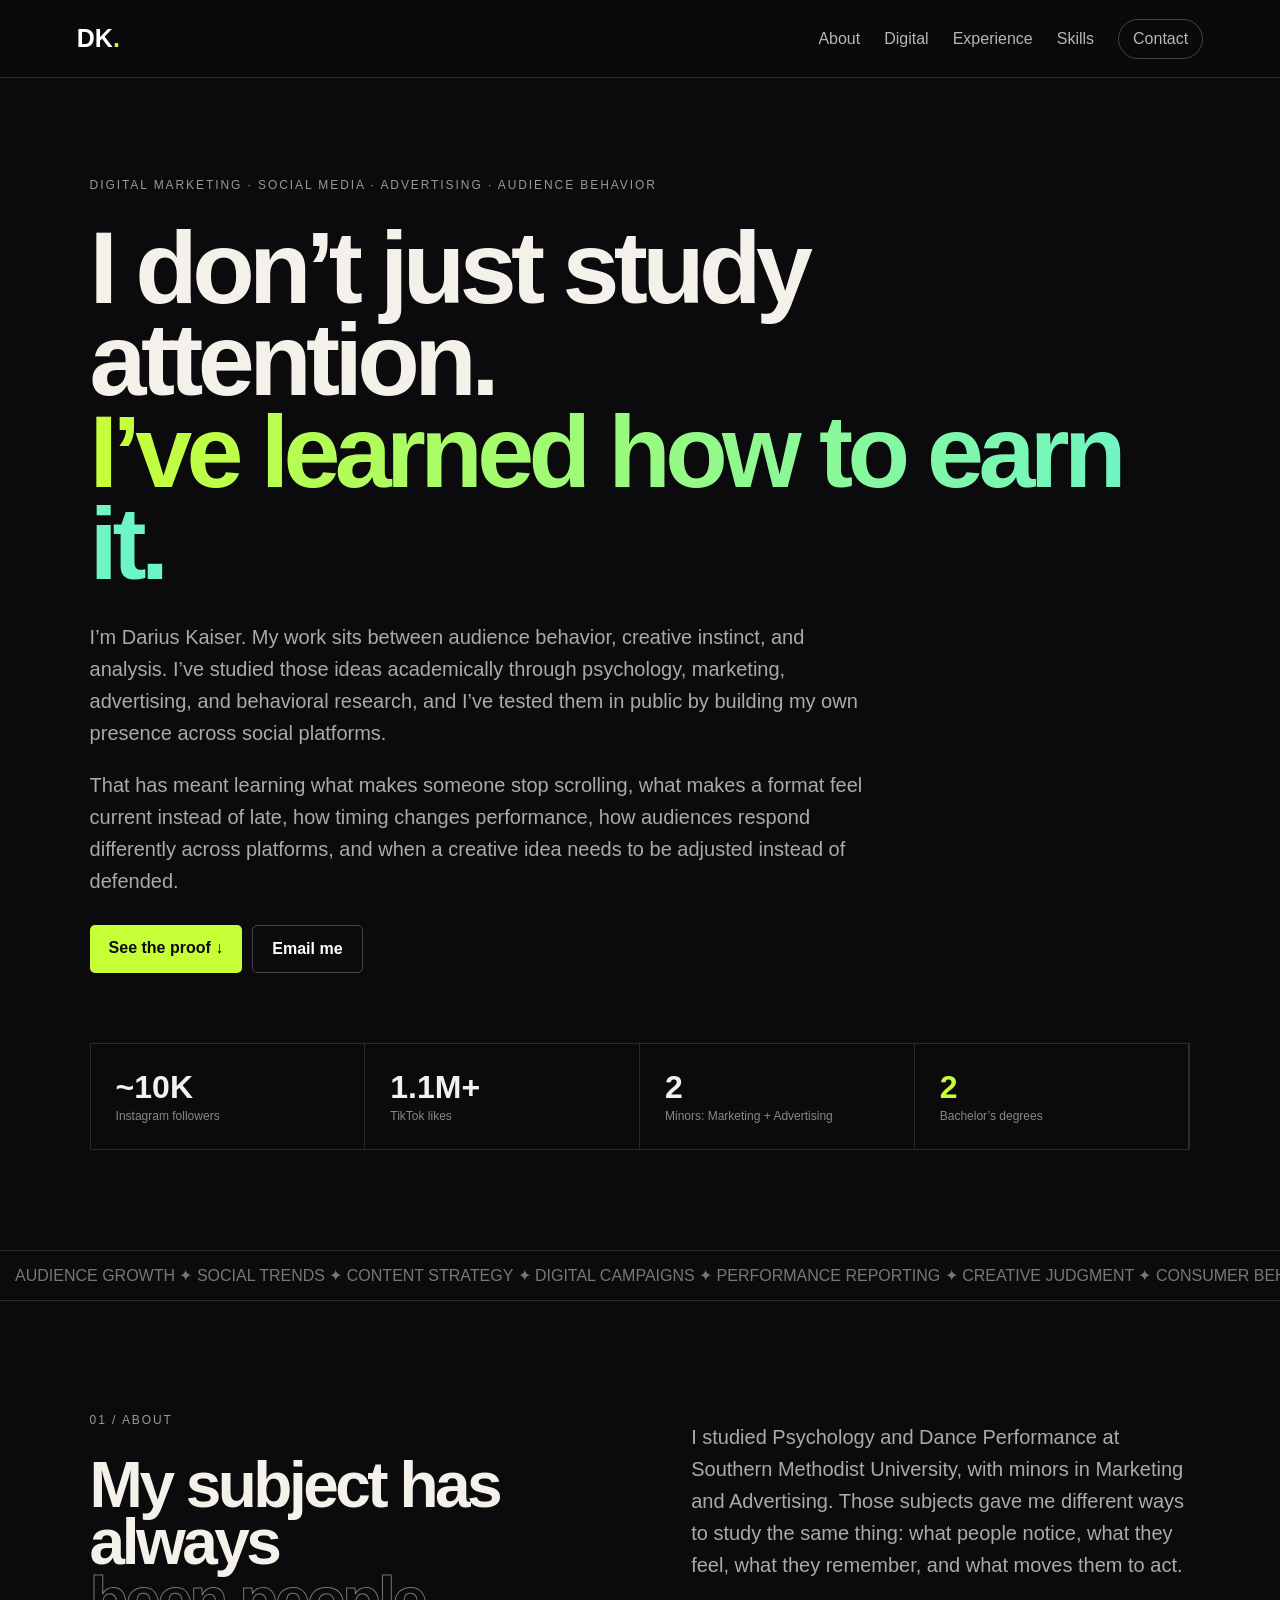
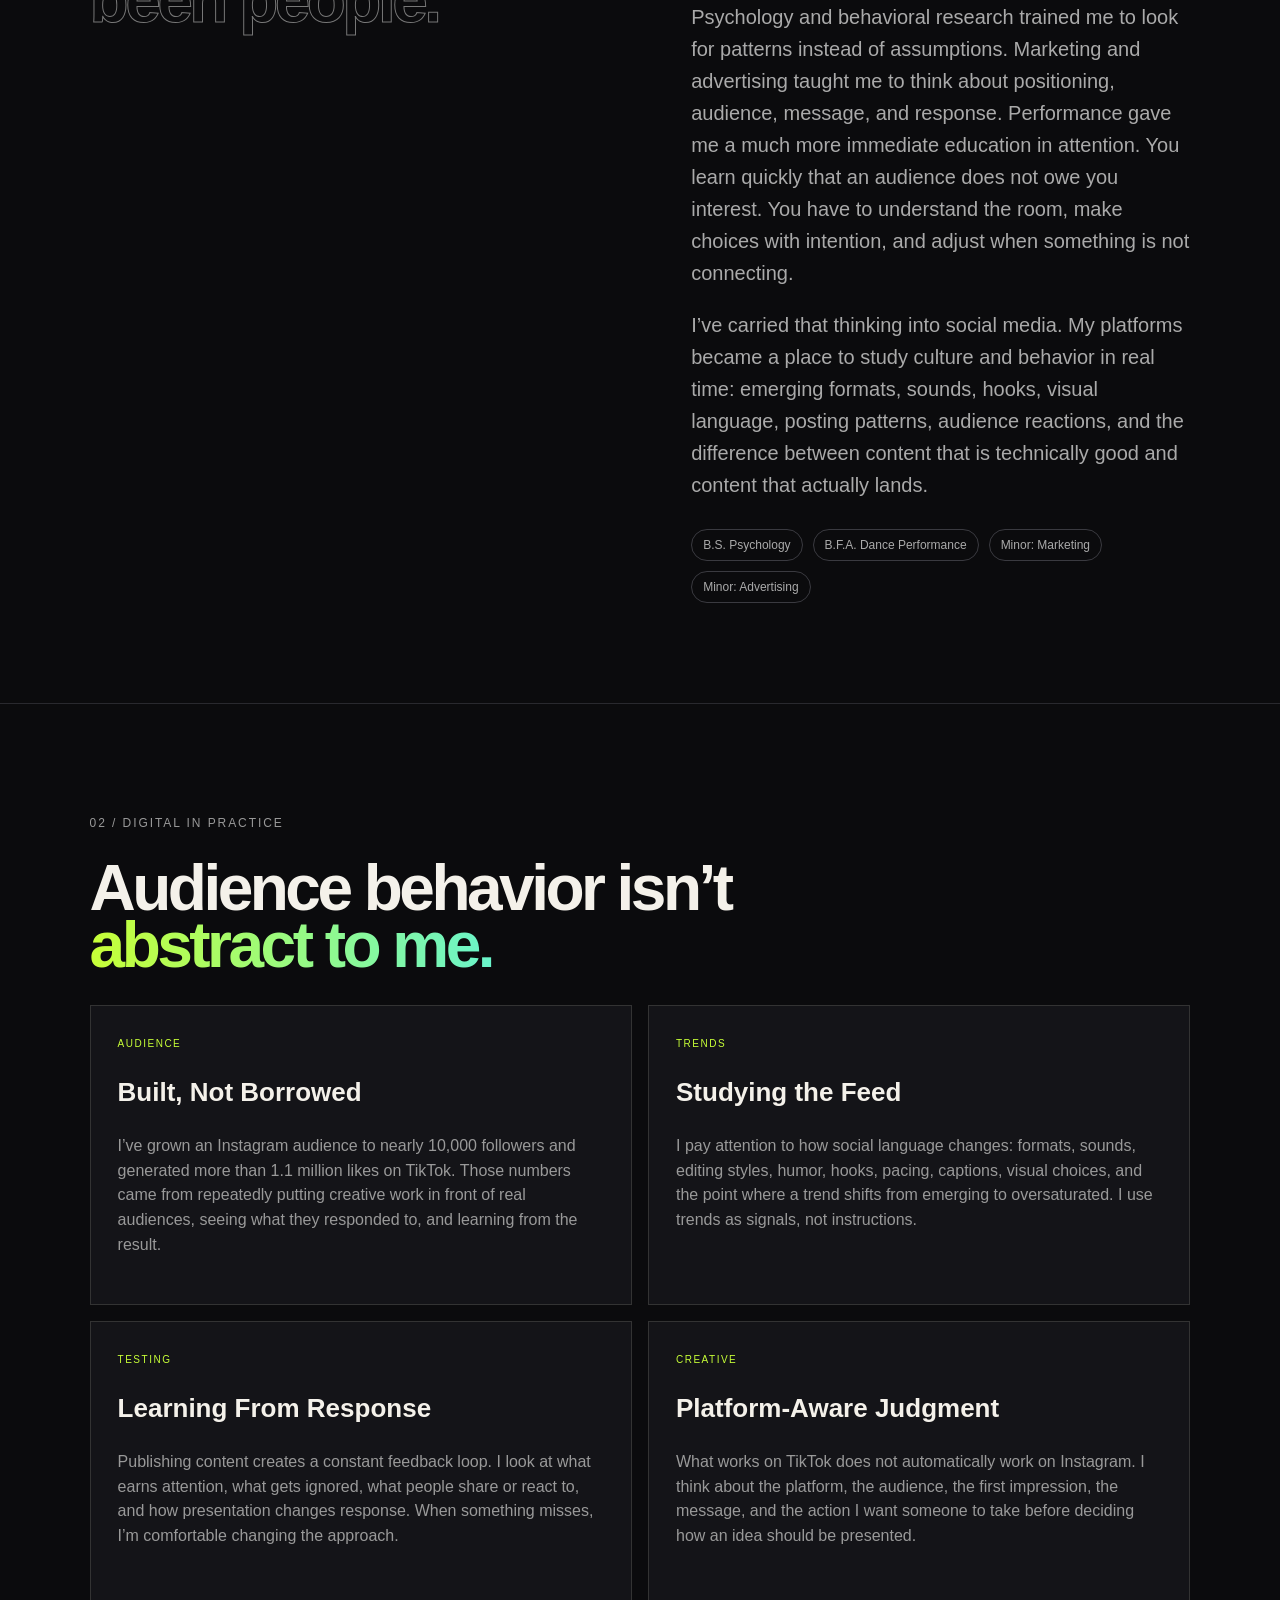
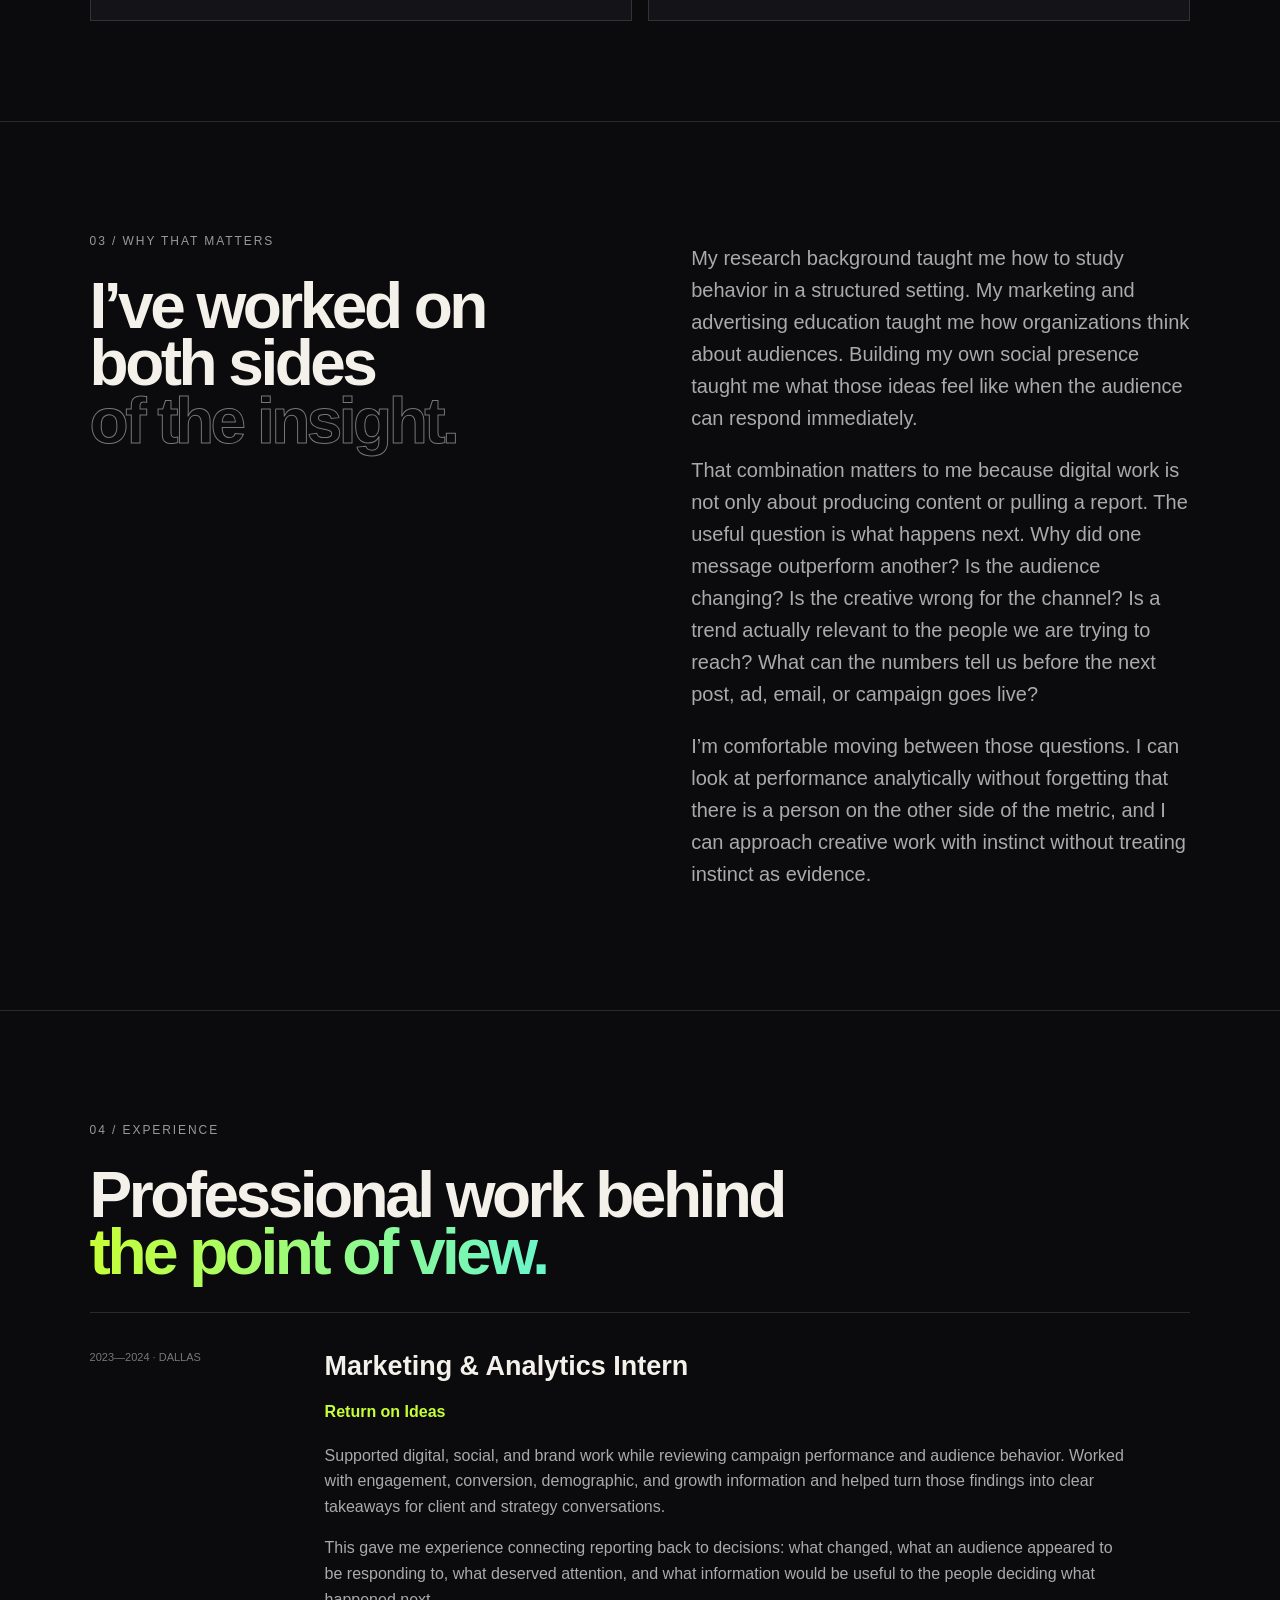
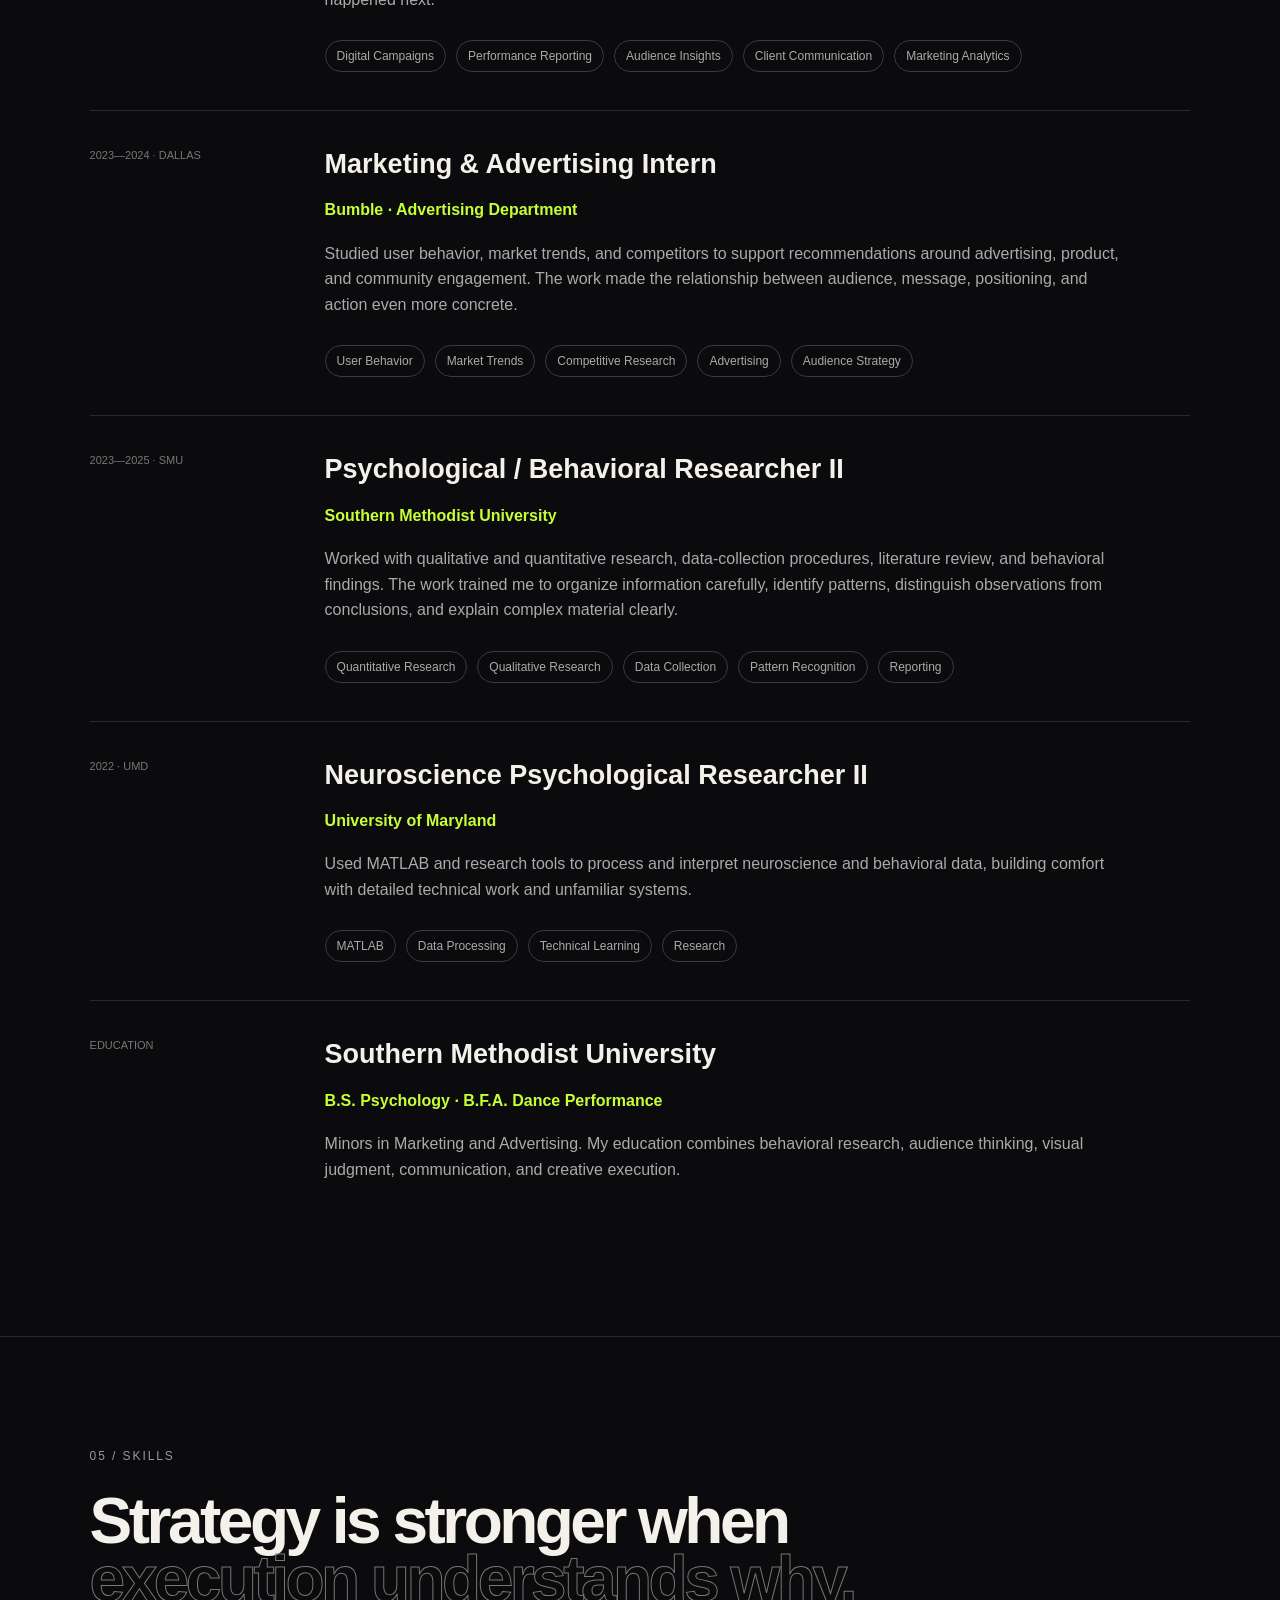
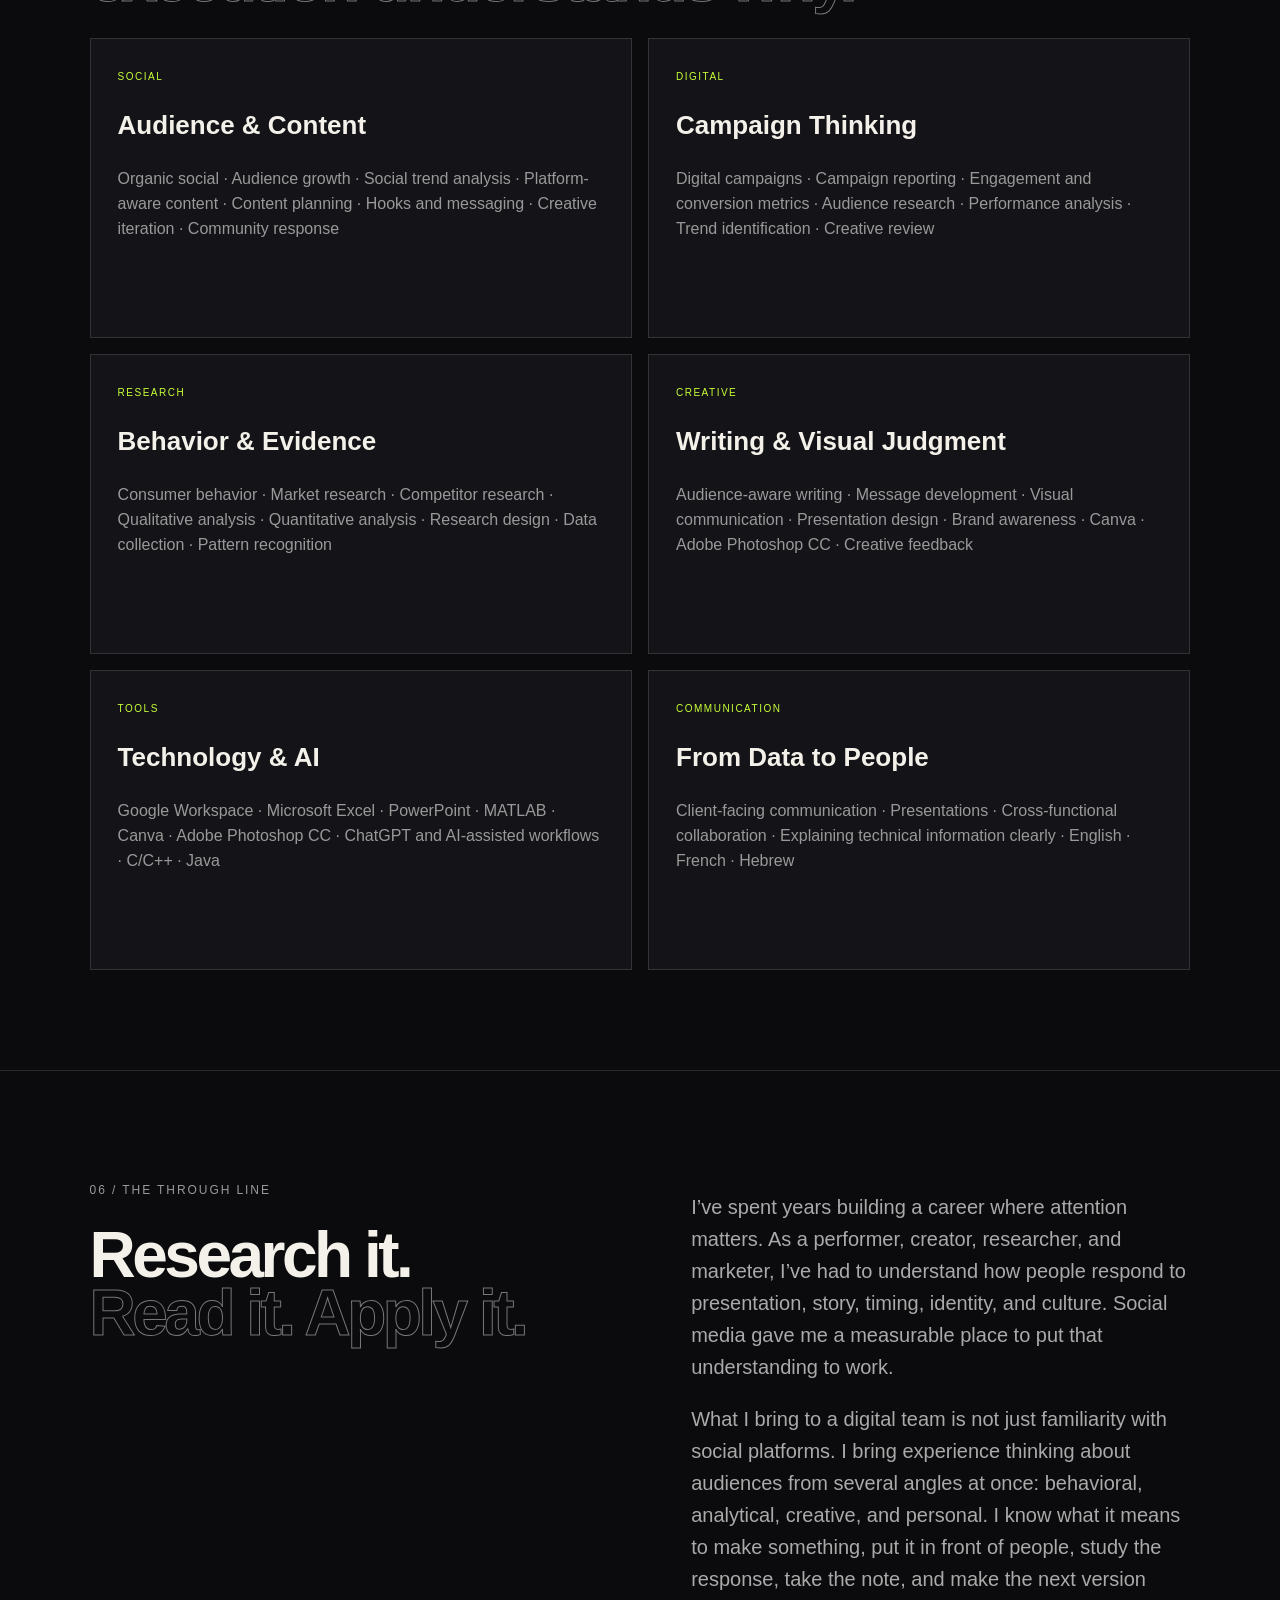
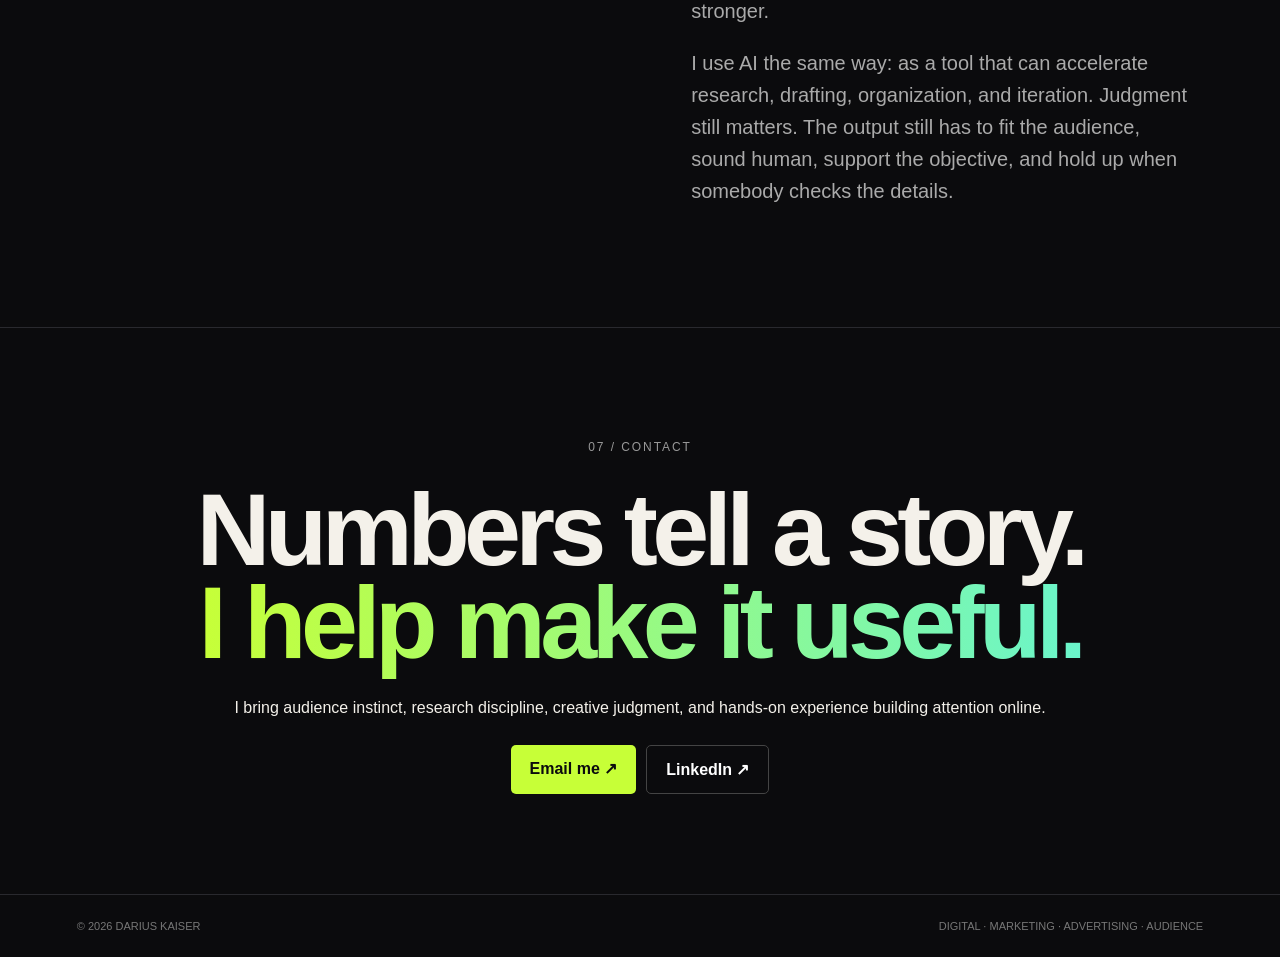
==== commit db5acbd4: "Reframe portfolio around proven audience growth and digital instinct" ====
--- a/index.html
+++ b/index.html
@@ -3,9 +3,9 @@
 <head>
   <meta charset="UTF-8">
   <meta name="viewport" content="width=device-width,initial-scale=1">
-  <meta name="description" content="Darius Kaiser | Digital marketing, advertising, campaign reporting, audience research, creative communication, and AI-assisted workflows.">
-  <meta name="keywords" content="Darius Kaiser, Digital Associate, Digital Marketing, Advertising, Campaign Reporting, Audience Insights, Social Media, Consumer Research, Client Communication, Canva, Google Workspace, AI Tools">
-  <title>Darius Kaiser | Digital Marketing & Analytics</title>
+  <meta name="description" content="Darius Kaiser | Digital marketing, audience growth, social media, advertising, campaign reporting, consumer behavior, and creative strategy.">
+  <meta name="keywords" content="Darius Kaiser, Digital Associate, Digital Marketing, Social Media, Audience Growth, Content Strategy, Advertising, Campaign Reporting, Audience Insights, Consumer Behavior, Creative Strategy, Canva, Google Workspace, AI Tools">
+  <title>Darius Kaiser | Digital Marketing & Audience Strategy</title>
   <link rel="stylesheet" href="style.css">
 </head>
 <body>
@@ -13,7 +13,8 @@
     <a class="brand" href="#top">DK<span>.</span></a>
     <div class="nav-links">
       <a href="#about">About</a>
-      <a href="#resume">Resume</a>
+      <a href="#social">Digital</a>
+      <a href="#resume">Experience</a>
       <a href="#skills">Skills</a>
       <a class="nav-cta" href="#contact">Contact</a>
     </div>
@@ -21,33 +22,33 @@
 
   <main id="top">
     <section class="hero">
-      <div class="eyebrow">DIGITAL MARKETING · ADVERTISING · AUDIENCE RESEARCH</div>
-      <h1>I pay attention to<br><span class="gradient">what gets attention.</span></h1>
-      <p class="hero-copy">I’m Darius Kaiser. I work at the intersection of people, creative work, and data. My background spans marketing, advertising, psychology, behavioral research, and performance, so I tend to look at digital work from both sides: what the numbers are saying and what an actual person is likely to notice, understand, or respond to.</p>
-      <p class="hero-copy">I’m especially interested in the day-to-day work behind strong digital campaigns: keeping projects organized, looking closely at performance, spotting what needs attention, writing clearly, and helping turn audience behavior into a better next move.</p>
+      <div class="eyebrow">DIGITAL MARKETING · SOCIAL MEDIA · ADVERTISING · AUDIENCE BEHAVIOR</div>
+      <h1>I don’t just study attention.<br><span class="gradient">I’ve learned how to earn it.</span></h1>
+      <p class="hero-copy">I’m Darius Kaiser. My work sits between audience behavior, creative instinct, and analysis. I’ve studied those ideas academically through psychology, marketing, advertising, and behavioral research, and I’ve tested them in public by building my own presence across social platforms.</p>
+      <p class="hero-copy">That has meant learning what makes someone stop scrolling, what makes a format feel current instead of late, how timing changes performance, how audiences respond differently across platforms, and when a creative idea needs to be adjusted instead of defended.</p>
       <div class="hero-actions">
-        <a class="button primary" href="#resume">See my experience ↓</a>
+        <a class="button primary" href="#social">See the proof ↓</a>
         <a class="button ghost" href="mailto:dkaiser@smu.edu">Email me</a>
       </div>
       <div class="metric-grid">
-        <div class="metric"><strong>2</strong><span>Bachelor’s degrees</span></div>
+        <div class="metric"><strong>~10K</strong><span>Instagram followers</span></div>
+        <div class="metric"><strong>1.1M+</strong><span>TikTok likes</span></div>
         <div class="metric"><strong>2</strong><span>Minors: Marketing + Advertising</span></div>
-        <div class="metric"><strong>3</strong><span>Languages</span></div>
-        <div class="metric"><strong class="accent">1</strong><span>Creative + analytical point of view</span></div>
-      </div>
-    </section>
-
-    <div class="ticker">DIGITAL CAMPAIGNS ✦ REPORTING ✦ AUDIENCE INSIGHTS ✦ SOCIAL MEDIA ✦ ADVERTISING ✦ RESEARCH ✦ WRITING ✦ CREATIVE</div>
+        <div class="metric"><strong class="accent">2</strong><span>Bachelor’s degrees</span></div>
+      </div>
+    </section>
+
+    <div class="ticker">AUDIENCE GROWTH ✦ SOCIAL TRENDS ✦ CONTENT STRATEGY ✦ DIGITAL CAMPAIGNS ✦ PERFORMANCE REPORTING ✦ CREATIVE JUDGMENT ✦ CONSUMER BEHAVIOR</div>
 
     <section id="about" class="section split">
       <div>
         <p class="section-label">01 / ABOUT</p>
-        <h2>Curious about<br><span class="outline">why things work.</span></h2>
+        <h2>My subject has always<br><span class="outline">been people.</span></h2>
       </div>
       <div class="about-copy">
-        <p>I studied Psychology and Dance Performance at Southern Methodist University and minored in Marketing and Advertising. On paper, those subjects look pretty far apart. In practice, they all taught me to pay close attention to people.</p>
-        <p>Psychology and research taught me how to ask a useful question, work through evidence, notice patterns, and avoid jumping to the first conclusion. Marketing and advertising gave me a way to apply that thinking to audiences, messages, brands, and behavior. Dance trained a different part of the same skill set: preparation, timing, visual awareness, consistency, taking notes, and making adjustments quickly when something is not landing.</p>
-        <p>That combination is why digital work interests me. A campaign can be creative and still need careful execution. A report can be accurate and still need to make sense to someone who does not live in a spreadsheet. Good copy has to sound like a person wrote it. And when the data shows that something is not working, somebody has to notice, say so, and help figure out what to try next.</p>
+        <p>I studied Psychology and Dance Performance at Southern Methodist University, with minors in Marketing and Advertising. Those subjects gave me different ways to study the same thing: what people notice, what they feel, what they remember, and what moves them to act.</p>
+        <p>Psychology and behavioral research trained me to look for patterns instead of assumptions. Marketing and advertising taught me to think about positioning, audience, message, and response. Performance gave me a much more immediate education in attention. You learn quickly that an audience does not owe you interest. You have to understand the room, make choices with intention, and adjust when something is not connecting.</p>
+        <p>I’ve carried that thinking into social media. My platforms became a place to study culture and behavior in real time: emerging formats, sounds, hooks, visual language, posting patterns, audience reactions, and the difference between content that is technically good and content that actually lands.</p>
         <div class="degree-tags">
           <span>B.S. Psychology</span>
           <span>B.F.A. Dance Performance</span>
@@ -57,9 +58,48 @@
       </div>
     </section>
 
+    <section id="social" class="section">
+      <p class="section-label">02 / DIGITAL IN PRACTICE</p>
+      <h2>Audience behavior isn’t<br><span class="gradient">abstract to me.</span></h2>
+      <div class="skills-grid">
+        <div class="skill-block">
+          <span>AUDIENCE</span>
+          <h3>Built, Not Borrowed</h3>
+          <p>I’ve grown an Instagram audience to nearly 10,000 followers and generated more than 1.1 million likes on TikTok. Those numbers came from repeatedly putting creative work in front of real audiences, seeing what they responded to, and learning from the result.</p>
+        </div>
+        <div class="skill-block">
+          <span>TRENDS</span>
+          <h3>Studying the Feed</h3>
+          <p>I pay attention to how social language changes: formats, sounds, editing styles, humor, hooks, pacing, captions, visual choices, and the point where a trend shifts from emerging to oversaturated. I use trends as signals, not instructions.</p>
+        </div>
+        <div class="skill-block">
+          <span>TESTING</span>
+          <h3>Learning From Response</h3>
+          <p>Publishing content creates a constant feedback loop. I look at what earns attention, what gets ignored, what people share or react to, and how presentation changes response. When something misses, I’m comfortable changing the approach.</p>
+        </div>
+        <div class="skill-block">
+          <span>CREATIVE</span>
+          <h3>Platform-Aware Judgment</h3>
+          <p>What works on TikTok does not automatically work on Instagram. I think about the platform, the audience, the first impression, the message, and the action I want someone to take before deciding how an idea should be presented.</p>
+        </div>
+      </div>
+    </section>
+
+    <section class="section split">
+      <div>
+        <p class="section-label">03 / WHY THAT MATTERS</p>
+        <h2>I’ve worked on both sides<br><span class="outline">of the insight.</span></h2>
+      </div>
+      <div class="about-copy">
+        <p>My research background taught me how to study behavior in a structured setting. My marketing and advertising education taught me how organizations think about audiences. Building my own social presence taught me what those ideas feel like when the audience can respond immediately.</p>
+        <p>That combination matters to me because digital work is not only about producing content or pulling a report. The useful question is what happens next. Why did one message outperform another? Is the audience changing? Is the creative wrong for the channel? Is a trend actually relevant to the people we are trying to reach? What can the numbers tell us before the next post, ad, email, or campaign goes live?</p>
+        <p>I’m comfortable moving between those questions. I can look at performance analytically without forgetting that there is a person on the other side of the metric, and I can approach creative work with instinct without treating instinct as evidence.</p>
+      </div>
+    </section>
+
     <section id="resume" class="section">
-      <p class="section-label">02 / EXPERIENCE</p>
-      <h2>Work that taught me<br><span class="gradient">how to notice.</span></h2>
+      <p class="section-label">04 / EXPERIENCE</p>
+      <h2>Professional work behind<br><span class="gradient">the point of view.</span></h2>
 
       <article class="job">
         <div class="job-meta">2023—2024 · DALLAS</div>
@@ -67,7 +107,7 @@
           <h3>Marketing & Analytics Intern</h3>
           <h4>Return on Ideas</h4>
           <p>Supported digital, social, and brand work while reviewing campaign performance and audience behavior. Worked with engagement, conversion, demographic, and growth information and helped turn those findings into clear takeaways for client and strategy conversations.</p>
-          <p>The part I enjoyed most was connecting the report back to the work: what changed, what the audience appeared to be responding to, what deserved a closer look, and what information would actually be useful in the next conversation.</p>
+          <p>This gave me experience connecting reporting back to decisions: what changed, what an audience appeared to be responding to, what deserved attention, and what information would be useful to the people deciding what happened next.</p>
           <div class="chips"><span>Digital Campaigns</span><span>Performance Reporting</span><span>Audience Insights</span><span>Client Communication</span><span>Marketing Analytics</span></div>
         </div>
       </article>
@@ -77,8 +117,8 @@
         <div>
           <h3>Marketing & Advertising Intern</h3>
           <h4>Bumble · Advertising Department</h4>
-          <p>Looked at user behavior, market trends, and competitors to support recommendations around advertising, product, and community engagement. The work strengthened my interest in the relationship between an audience, the message they receive, and the action a company wants them to take.</p>
-          <div class="chips"><span>User Behavior</span><span>Market Research</span><span>Competitive Research</span><span>Advertising</span><span>Audience Thinking</span></div>
+          <p>Studied user behavior, market trends, and competitors to support recommendations around advertising, product, and community engagement. The work made the relationship between audience, message, positioning, and action even more concrete.</p>
+          <div class="chips"><span>User Behavior</span><span>Market Trends</span><span>Competitive Research</span><span>Advertising</span><span>Audience Strategy</span></div>
         </div>
       </article>
 
@@ -87,8 +127,8 @@
         <div>
           <h3>Psychological / Behavioral Researcher II</h3>
           <h4>Southern Methodist University</h4>
-          <p>Worked with qualitative and quantitative research, data-collection procedures, literature review, and behavioral findings. Research taught me to keep information organized, check the details, separate an interesting observation from a supported conclusion, and explain complicated material in a way another person can follow.</p>
-          <div class="chips"><span>Quantitative Research</span><span>Qualitative Research</span><span>Data Collection</span><span>Pattern Recognition</span><span>Clear Reporting</span></div>
+          <p>Worked with qualitative and quantitative research, data-collection procedures, literature review, and behavioral findings. The work trained me to organize information carefully, identify patterns, distinguish observations from conclusions, and explain complex material clearly.</p>
+          <div class="chips"><span>Quantitative Research</span><span>Qualitative Research</span><span>Data Collection</span><span>Pattern Recognition</span><span>Reporting</span></div>
         </div>
       </article>
 
@@ -97,7 +137,7 @@
         <div>
           <h3>Neuroscience Psychological Researcher II</h3>
           <h4>University of Maryland</h4>
-          <p>Used MATLAB and research tools to process and interpret neuroscience and behavioral data. It was technical work that required patience, accuracy, and comfort learning unfamiliar systems.</p>
+          <p>Used MATLAB and research tools to process and interpret neuroscience and behavioral data, building comfort with detailed technical work and unfamiliar systems.</p>
           <div class="chips"><span>MATLAB</span><span>Data Processing</span><span>Technical Learning</span><span>Research</span></div>
         </div>
       </article>
@@ -107,24 +147,29 @@
         <div>
           <h3>Southern Methodist University</h3>
           <h4>B.S. Psychology · B.F.A. Dance Performance</h4>
-          <p>Minors in Marketing and Advertising. My education gave me an unusual but useful mix of behavioral research, audience thinking, visual judgment, communication, and the discipline to work through detailed projects from start to finish.</p>
+          <p>Minors in Marketing and Advertising. My education combines behavioral research, audience thinking, visual judgment, communication, and creative execution.</p>
         </div>
       </article>
     </section>
 
     <section id="skills" class="section">
-      <p class="section-label">03 / SKILLS</p>
-      <h2>Useful on both sides<br><span class="outline">of the screen.</span></h2>
+      <p class="section-label">05 / SKILLS</p>
+      <h2>Strategy is stronger when<br><span class="outline">execution understands why.</span></h2>
       <div class="skills-grid">
         <div class="skill-block">
+          <span>SOCIAL</span>
+          <h3>Audience & Content</h3>
+          <p>Organic social · Audience growth · Social trend analysis · Platform-aware content · Content planning · Hooks and messaging · Creative iteration · Community response</p>
+        </div>
+        <div class="skill-block">
           <span>DIGITAL</span>
-          <h3>Campaign & Channel Thinking</h3>
-          <p>Digital campaigns · Social media · Campaign reporting · Engagement and conversion metrics · Audience research · Content planning · Organic social · Creative review</p>
-        </div>
-        <div class="skill-block">
-          <span>ANALYSIS</span>
-          <h3>Reporting & Research</h3>
-          <p>Performance reporting · Trend identification · Consumer behavior · Market research · Competitor research · Qualitative analysis · Quantitative analysis · Research design · Data collection</p>
+          <h3>Campaign Thinking</h3>
+          <p>Digital campaigns · Campaign reporting · Engagement and conversion metrics · Audience research · Performance analysis · Trend identification · Creative review</p>
+        </div>
+        <div class="skill-block">
+          <span>RESEARCH</span>
+          <h3>Behavior & Evidence</h3>
+          <p>Consumer behavior · Market research · Competitor research · Qualitative analysis · Quantitative analysis · Research design · Data collection · Pattern recognition</p>
         </div>
         <div class="skill-block">
           <span>CREATIVE</span>
@@ -137,13 +182,8 @@
           <p>Google Workspace · Microsoft Excel · PowerPoint · MATLAB · Canva · Adobe Photoshop CC · ChatGPT and AI-assisted workflows · C/C++ · Java</p>
         </div>
         <div class="skill-block">
-          <span>WORKING STYLE</span>
-          <h3>How I Work</h3>
-          <p>Detail-oriented · Organized · Comfortable with feedback · Quick to learn new tools · Clear communicator · Used to deadlines · Comfortable balancing creative and technical work</p>
-        </div>
-        <div class="skill-block">
           <span>COMMUNICATION</span>
-          <h3>People, Not Just Metrics</h3>
+          <h3>From Data to People</h3>
           <p>Client-facing communication · Presentations · Cross-functional collaboration · Explaining technical information clearly · English · French · Hebrew</p>
         </div>
       </div>
@@ -151,20 +191,20 @@
 
     <section class="section split">
       <div>
-        <p class="section-label">04 / WHAT I’D BRING</p>
-        <h2>Ready to learn.<br><span class="outline">Ready to contribute.</span></h2>
+        <p class="section-label">06 / THE THROUGH LINE</p>
+        <h2>Research it.<br><span class="outline">Read it. Apply it.</span></h2>
       </div>
       <div class="about-copy">
-        <p>I’m early in my digital career, and I’m not interested in pretending otherwise. What I can bring from day one is a strong base: experience looking at campaign and audience information, research training, comfort with technology, a visual and creative background, and the habit of taking details seriously.</p>
-        <p>I know how to work with feedback. I’m comfortable learning new software and workflows. I like understanding why something works instead of memorizing the steps. And I care about the less glamorous part of good digital work too: keeping things organized, checking the numbers, meeting the deadline, asking when something is unclear, and flagging a problem before it becomes somebody else’s emergency.</p>
-        <p>I also use AI as a working tool rather than a substitute for judgment. It can help me get to a first draft, organize information, explore an idea, or move faster. The final call still needs a person who understands the audience, checks the work, and knows when the output does not sound right.</p>
+        <p>I’ve spent years building a career where attention matters. As a performer, creator, researcher, and marketer, I’ve had to understand how people respond to presentation, story, timing, identity, and culture. Social media gave me a measurable place to put that understanding to work.</p>
+        <p>What I bring to a digital team is not just familiarity with social platforms. I bring experience thinking about audiences from several angles at once: behavioral, analytical, creative, and personal. I know what it means to make something, put it in front of people, study the response, take the note, and make the next version stronger.</p>
+        <p>I use AI the same way: as a tool that can accelerate research, drafting, organization, and iteration. Judgment still matters. The output still has to fit the audience, sound human, support the objective, and hold up when somebody checks the details.</p>
       </div>
     </section>
 
     <section id="contact" class="cta">
-      <p class="section-label">05 / CONTACT</p>
+      <p class="section-label">07 / CONTACT</p>
       <h2>Numbers tell a story.<br><span class="gradient">I help make it useful.</span></h2>
-      <p>I’m looking for an early-career digital role where I can contribute now, learn quickly, and grow into more responsibility over time.</p>
+      <p>I bring audience instinct, research discipline, creative judgment, and hands-on experience building attention online.</p>
       <div class="hero-actions">
         <a class="button primary" href="mailto:dkaiser@smu.edu">Email me ↗</a>
         <a class="button ghost" href="https://www.linkedin.com/in/darius-kaiser-7150b3220/">LinkedIn ↗</a>
@@ -174,7 +214,7 @@
 
   <footer>
     <span>© 2026 DARIUS KAISER</span>
-    <span>DIGITAL · MARKETING · ADVERTISING</span>
+    <span>DIGITAL · MARKETING · ADVERTISING · AUDIENCE</span>
   </footer>
   <script src="script.js"></script>
 </body>
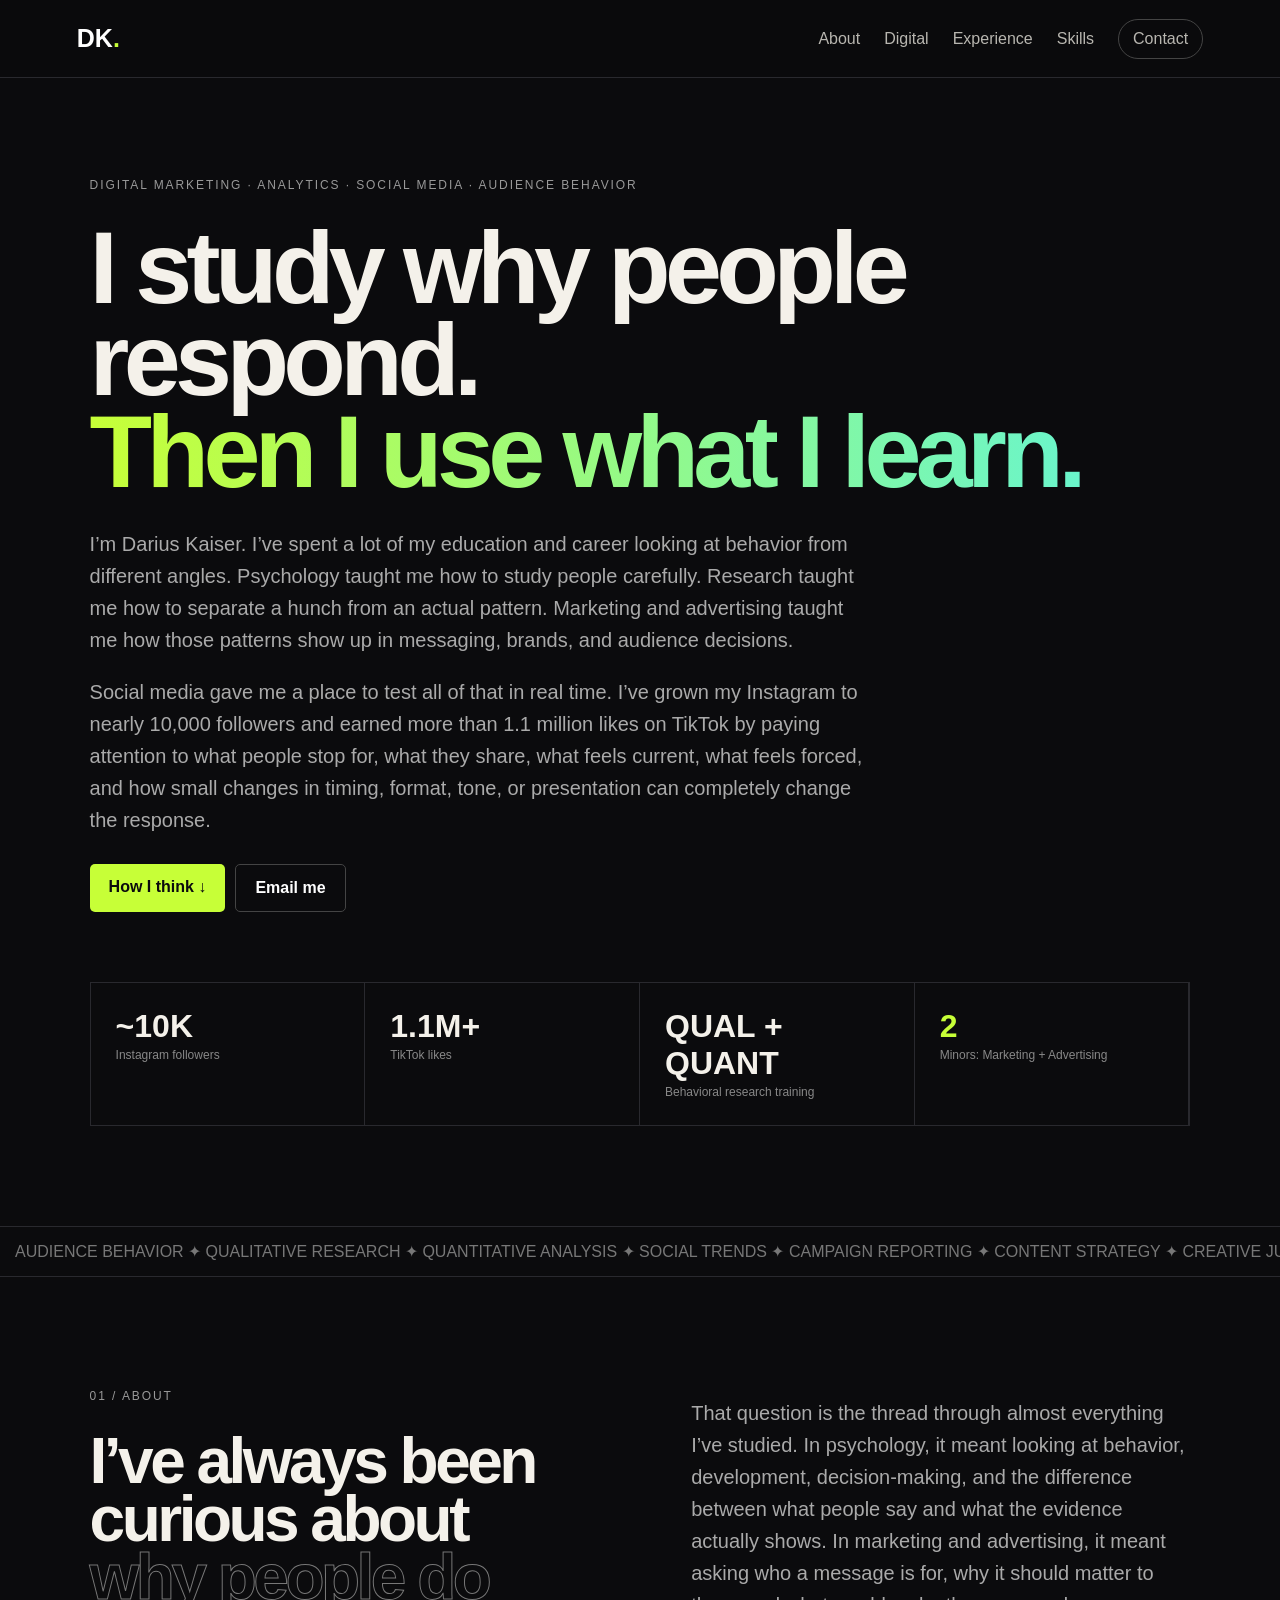
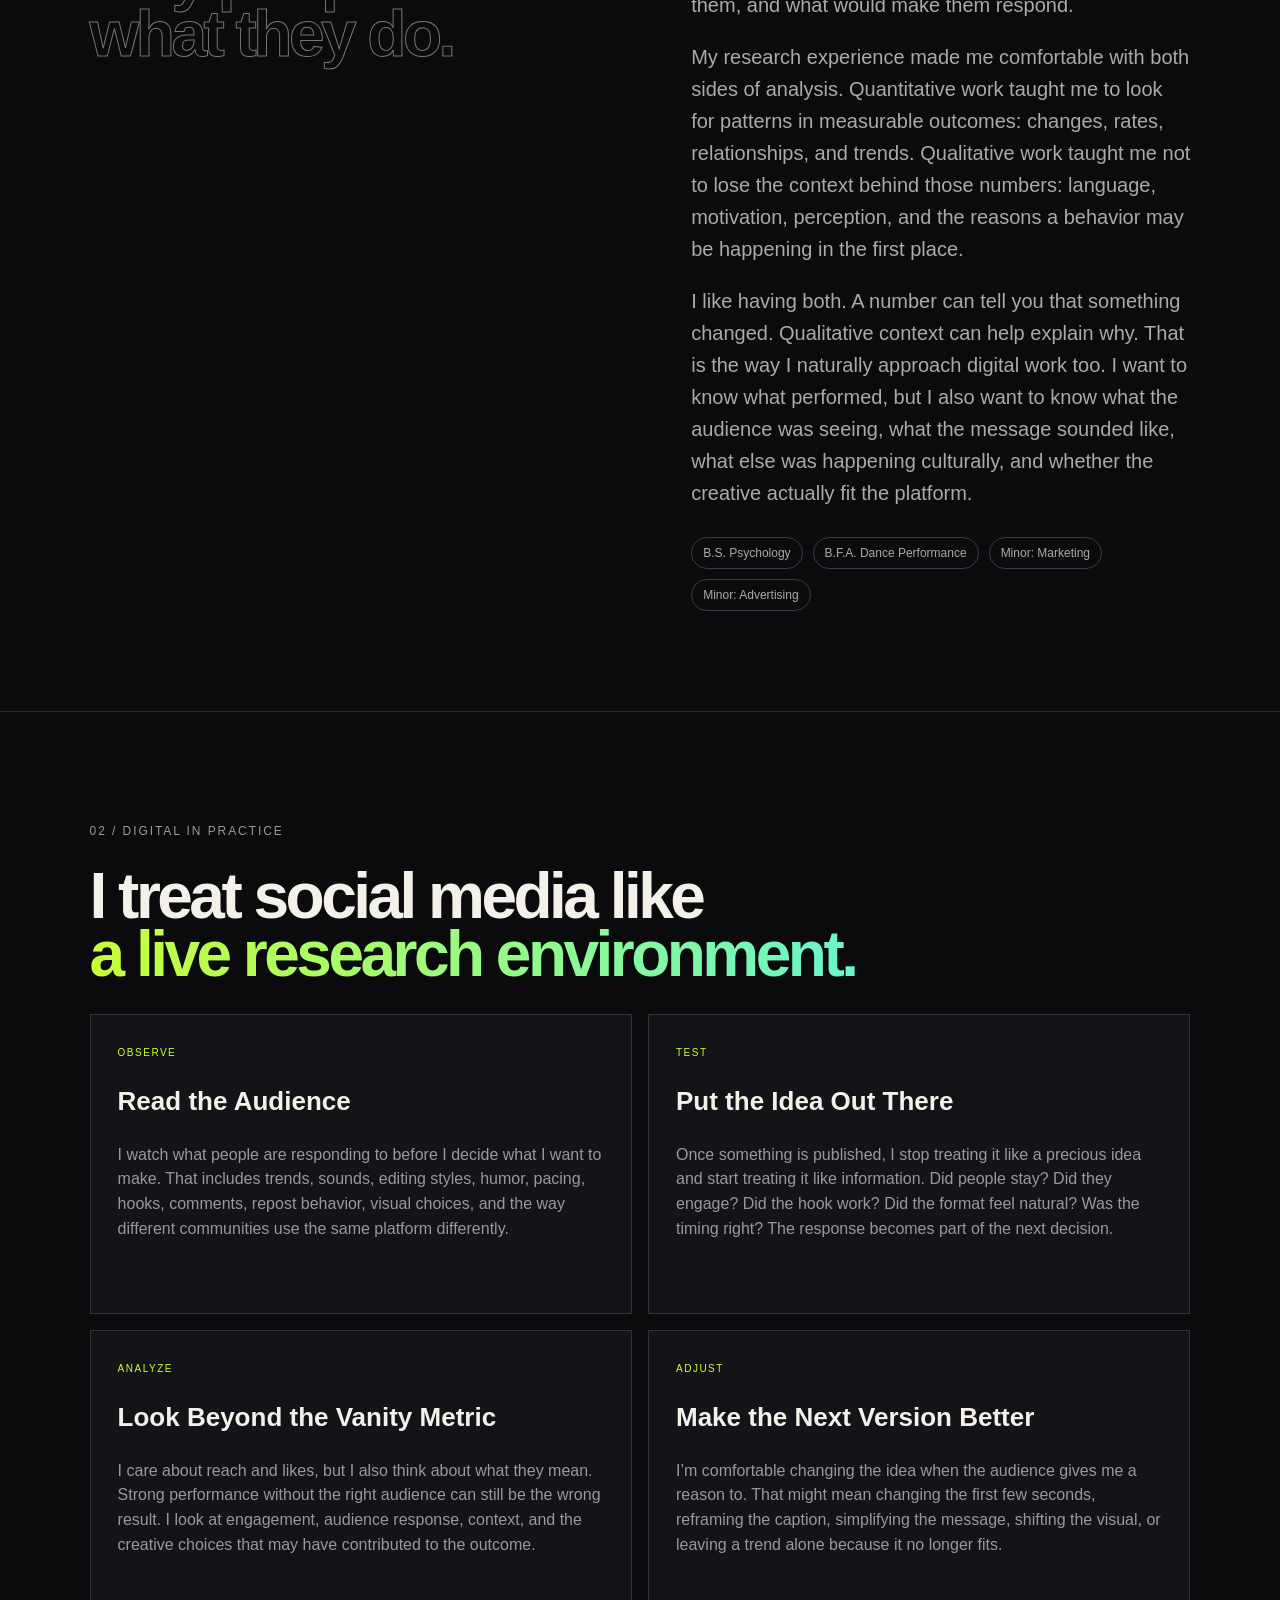
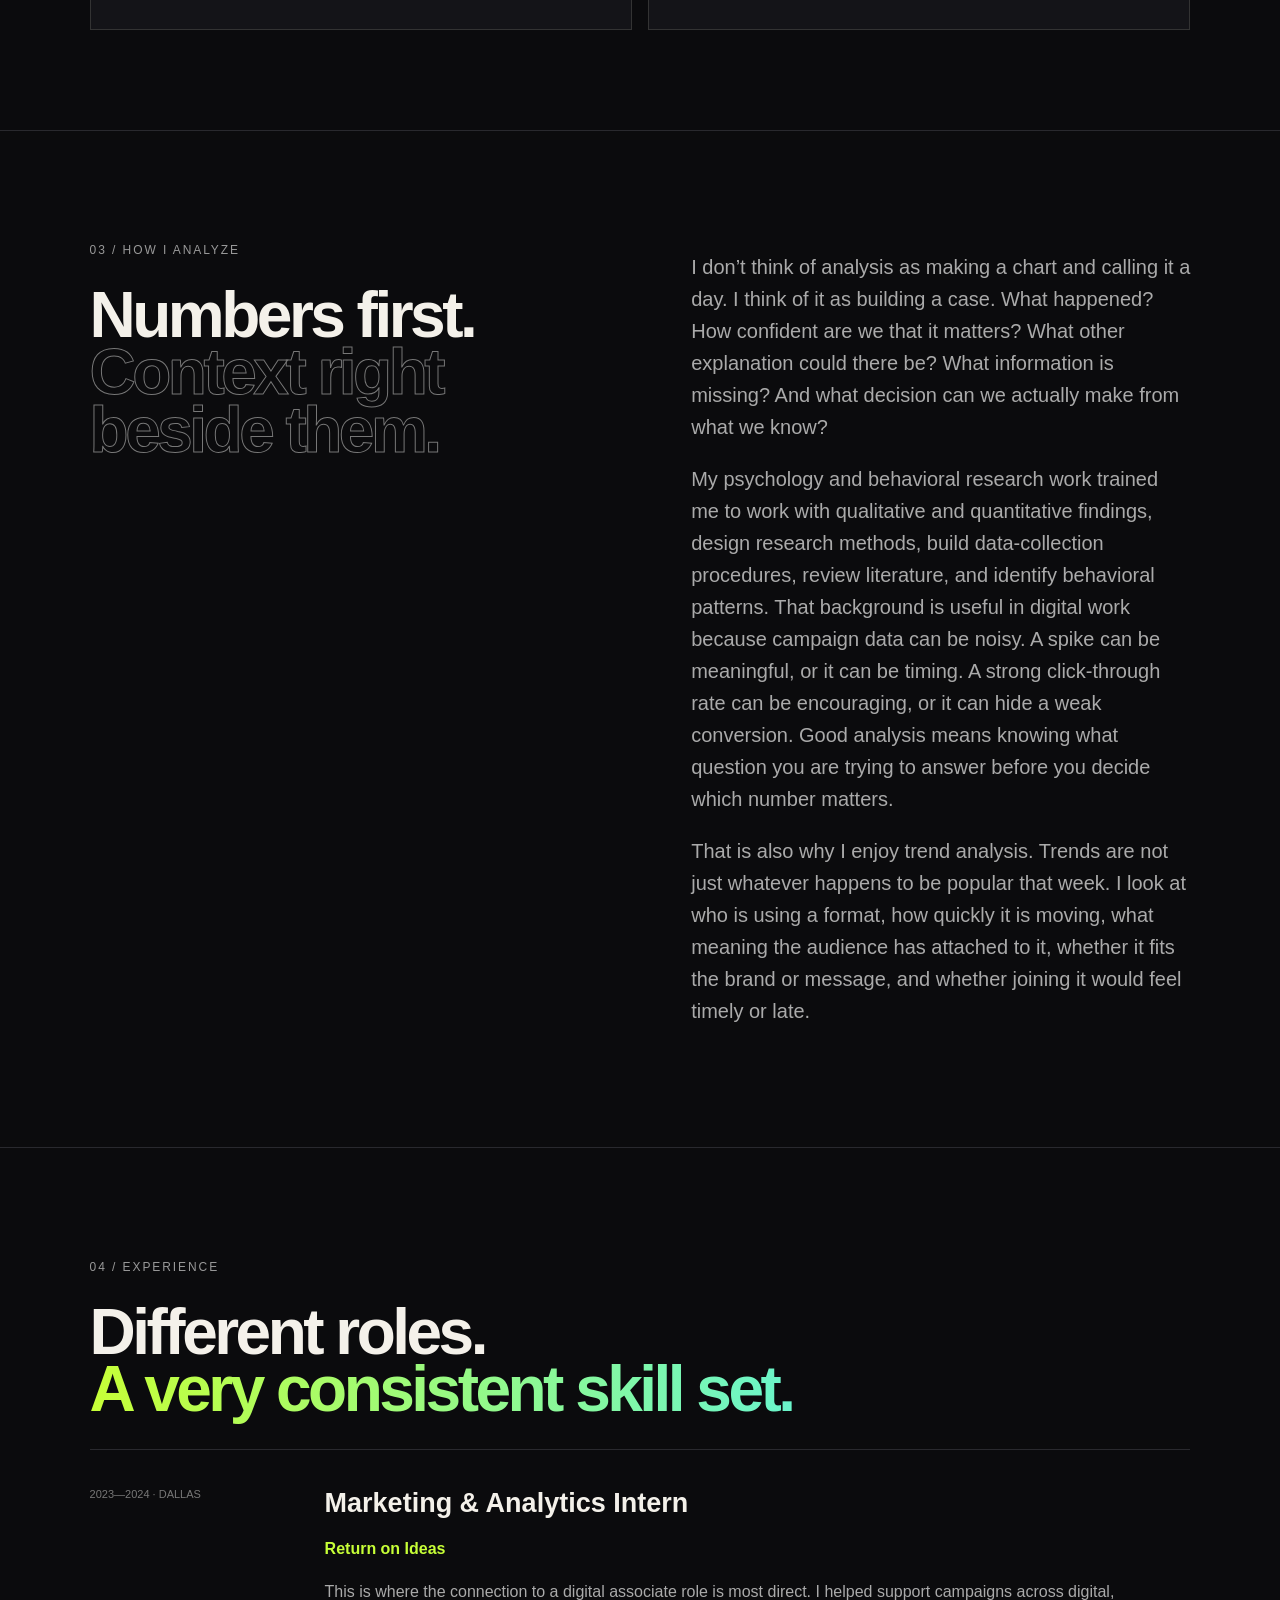
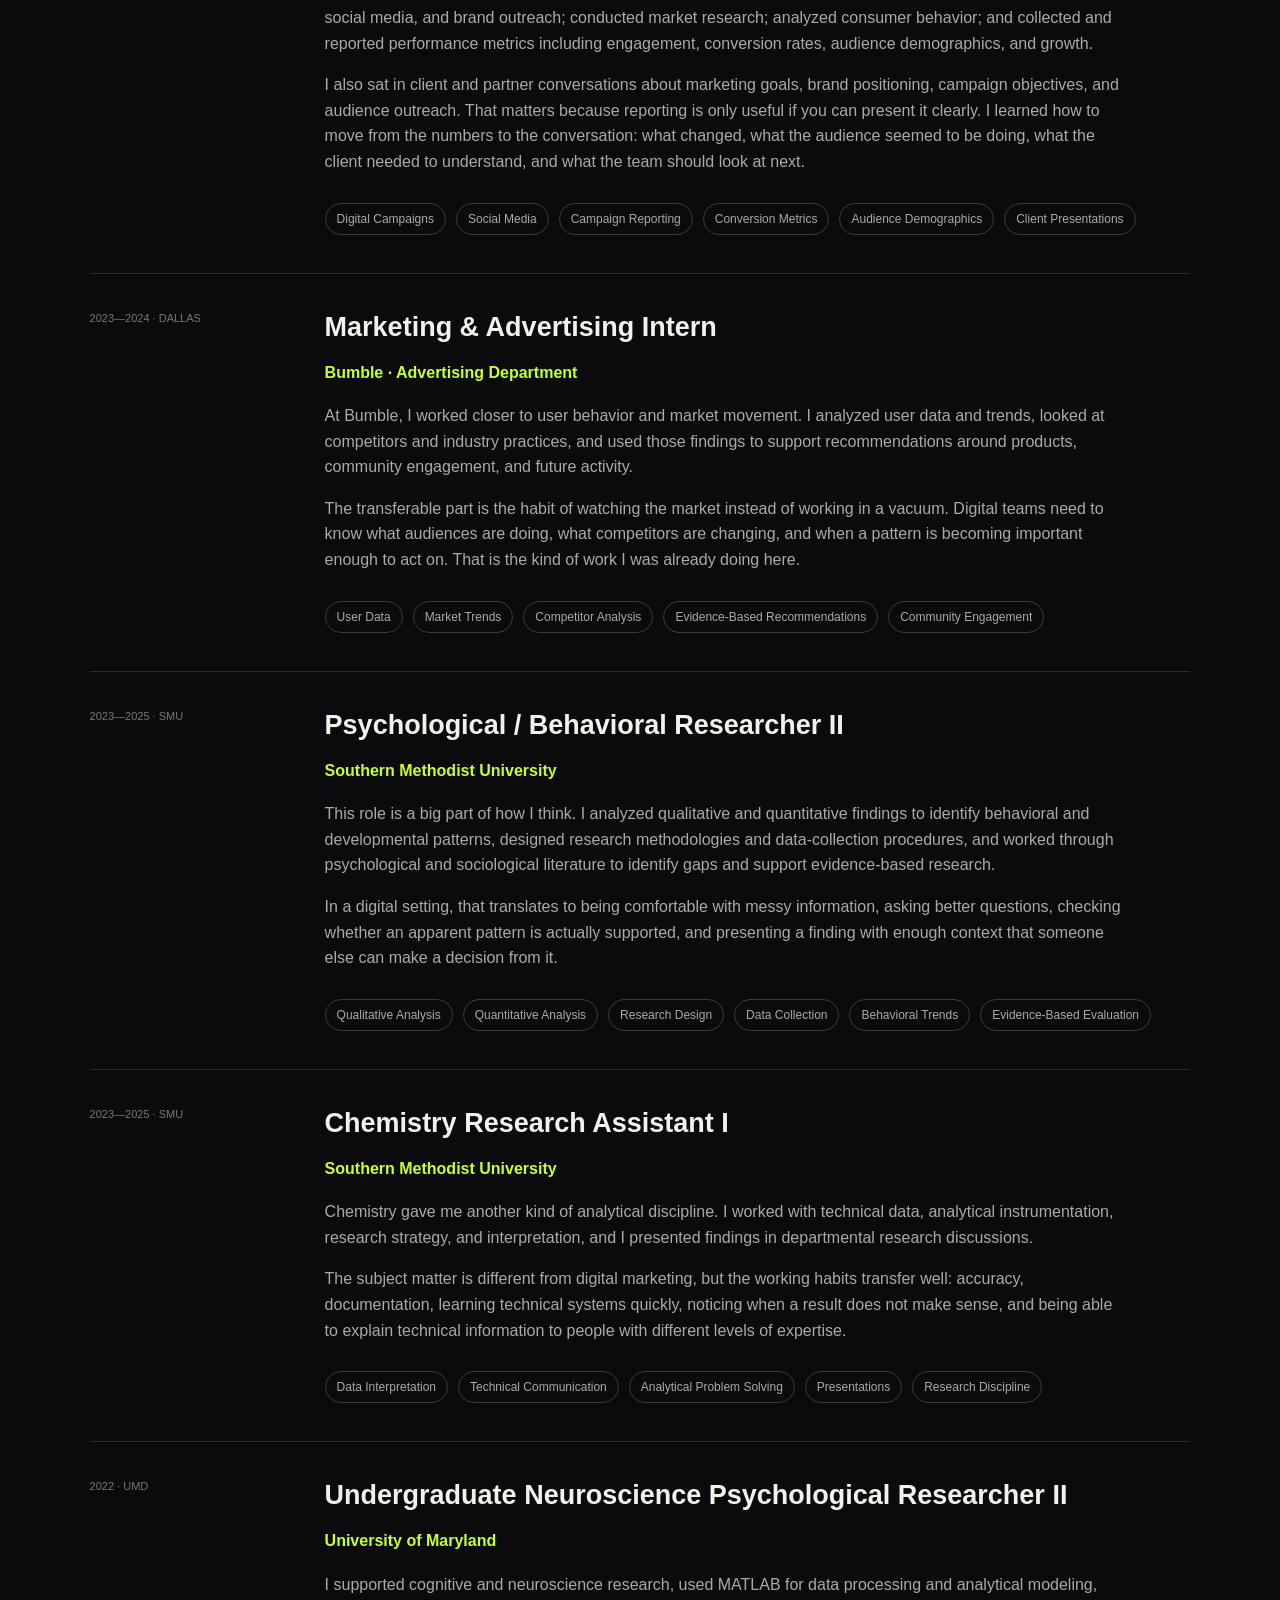
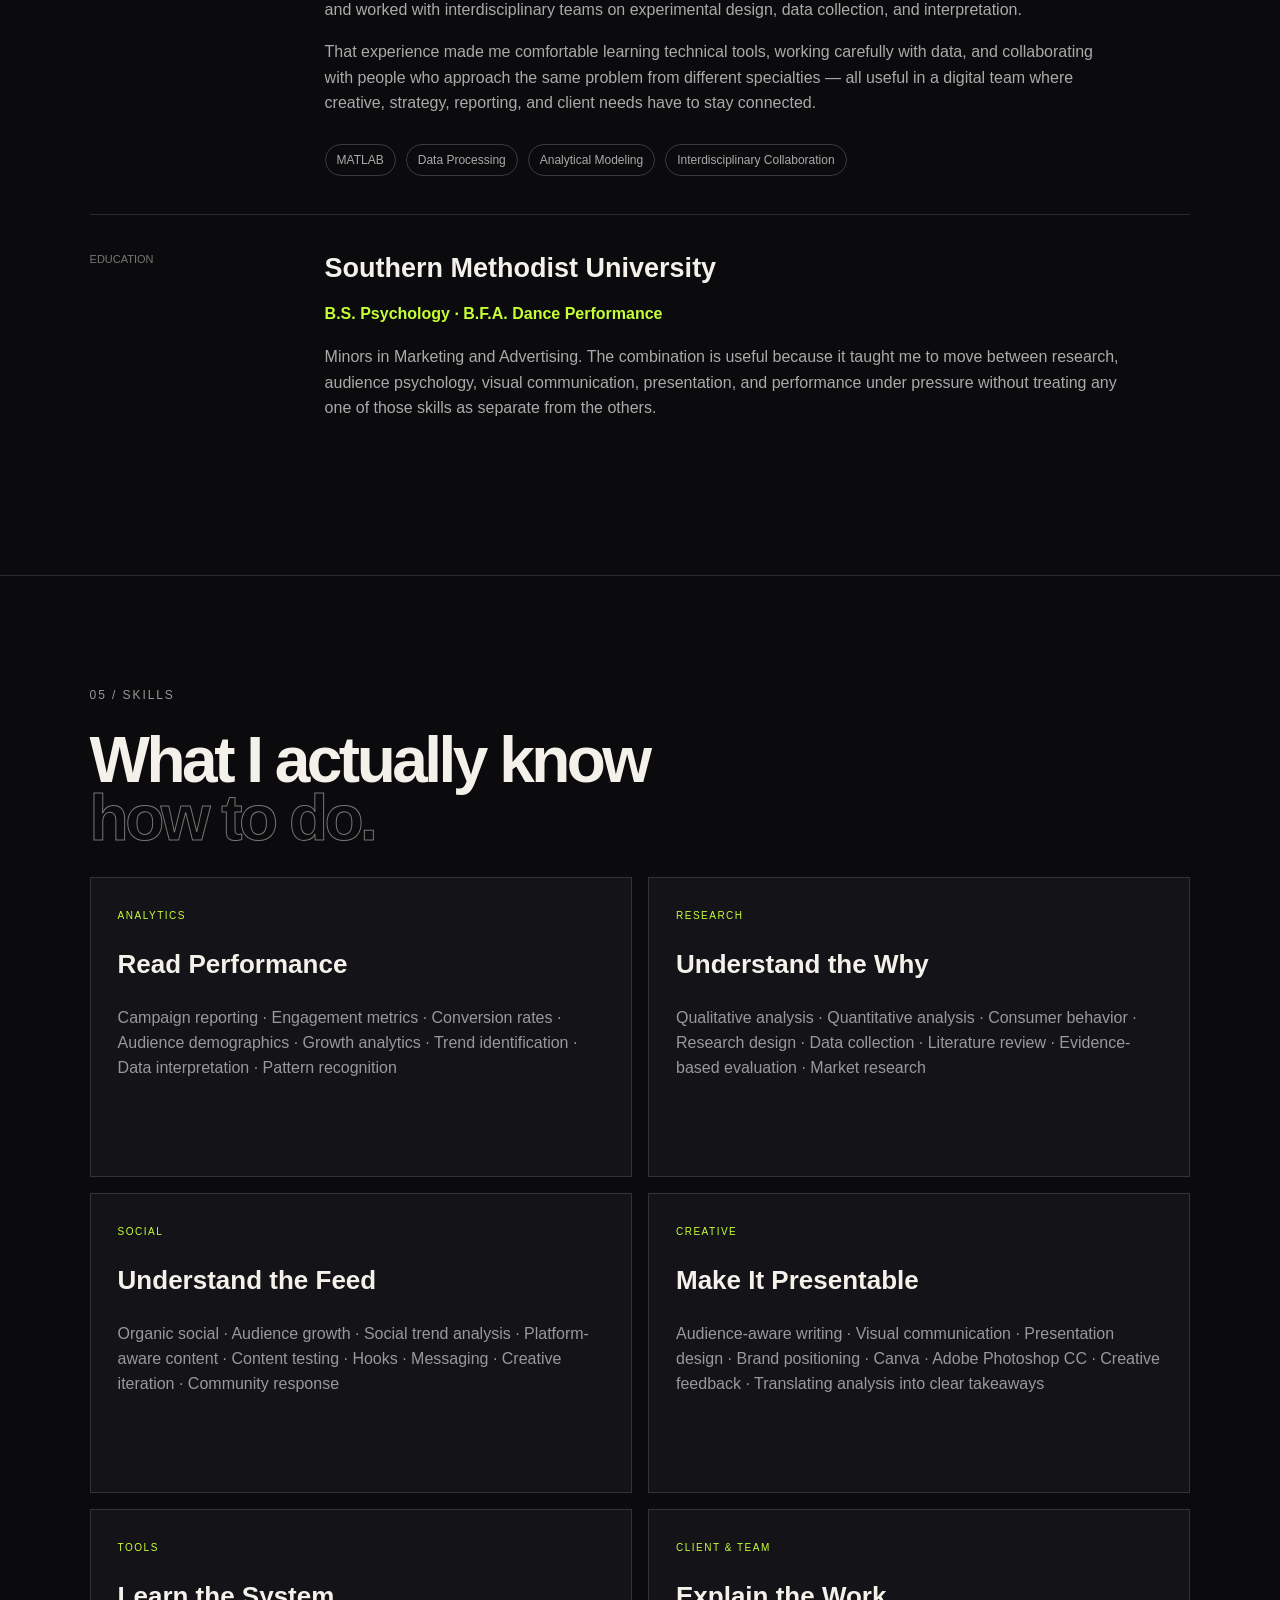
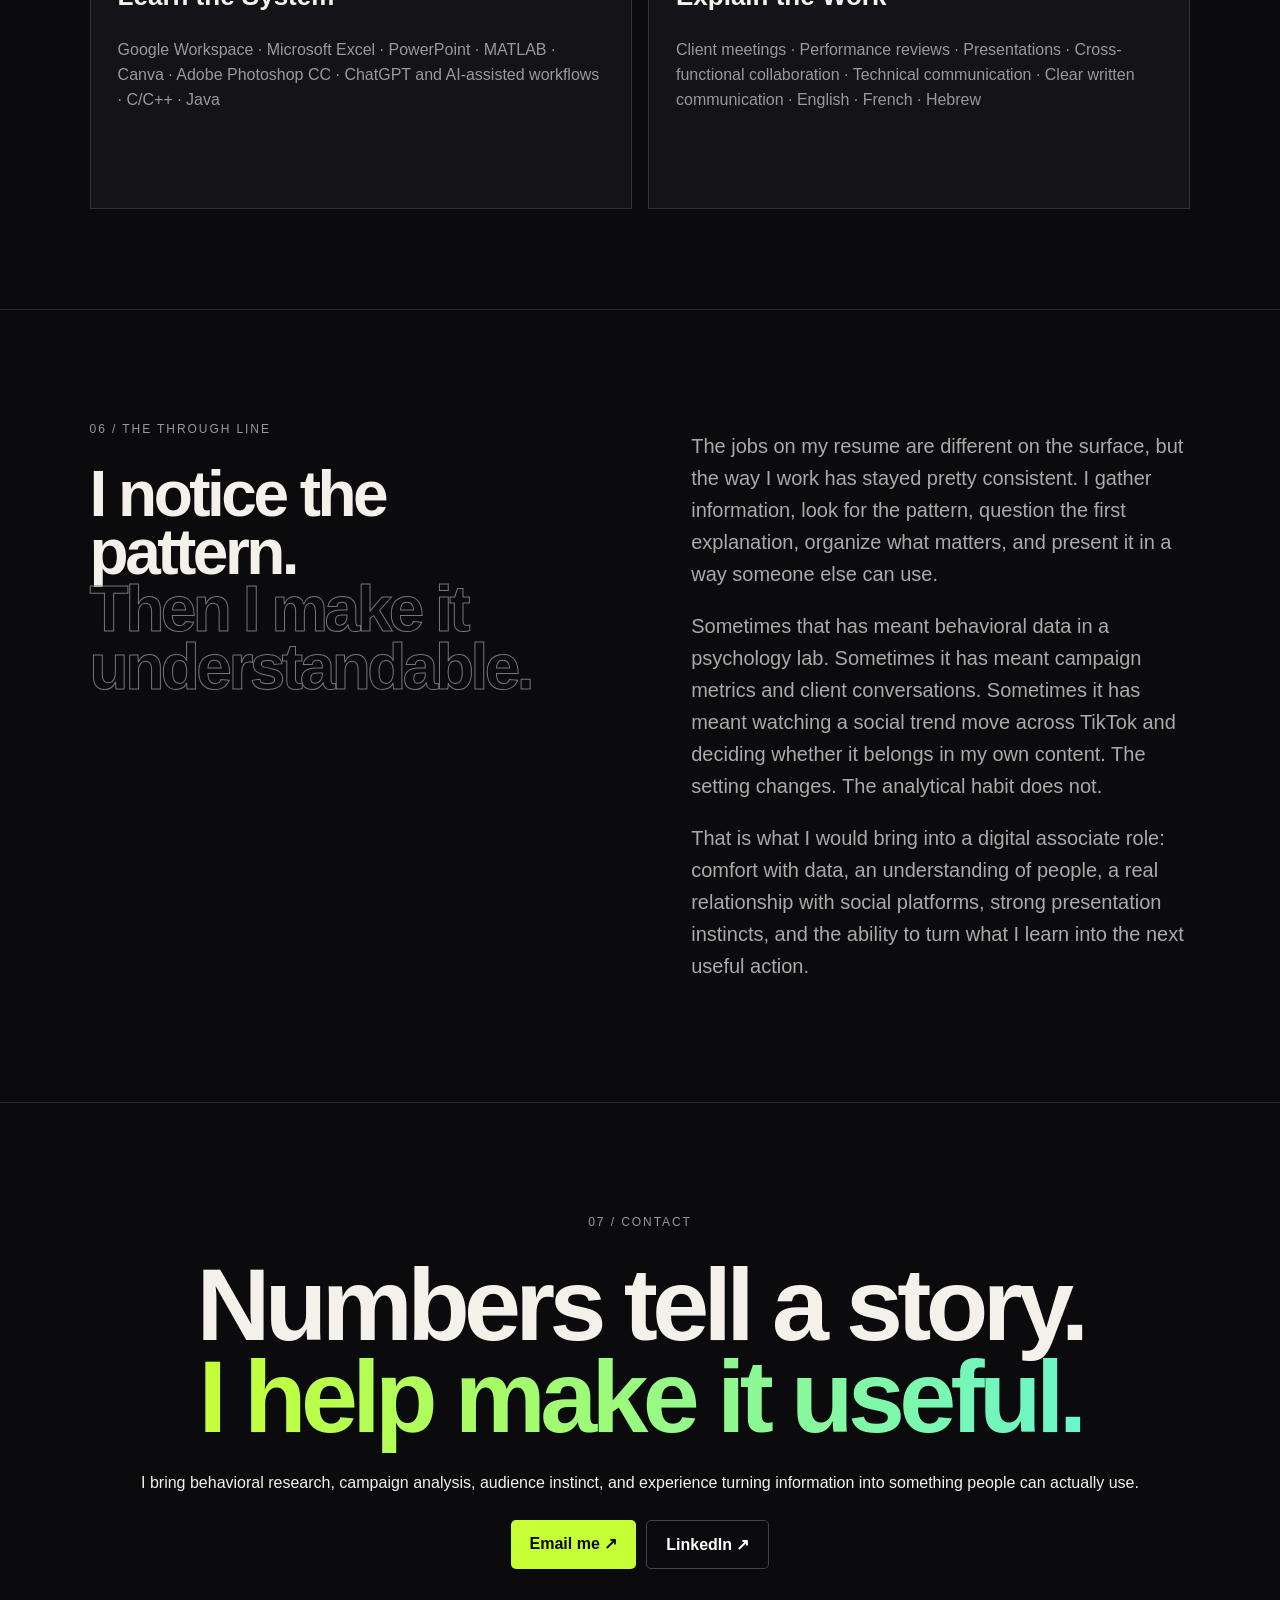
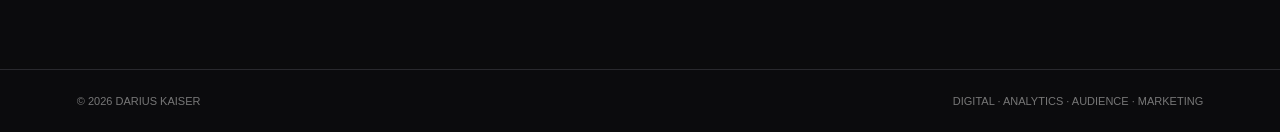
==== commit 477064ef: "Make portfolio more personal and analytics-led" ====
--- a/index.html
+++ b/index.html
@@ -3,9 +3,9 @@
 <head>
   <meta charset="UTF-8">
   <meta name="viewport" content="width=device-width,initial-scale=1">
-  <meta name="description" content="Darius Kaiser | Digital marketing, audience growth, social media, advertising, campaign reporting, consumer behavior, and creative strategy.">
-  <meta name="keywords" content="Darius Kaiser, Digital Associate, Digital Marketing, Social Media, Audience Growth, Content Strategy, Advertising, Campaign Reporting, Audience Insights, Consumer Behavior, Creative Strategy, Canva, Google Workspace, AI Tools">
-  <title>Darius Kaiser | Digital Marketing & Audience Strategy</title>
+  <meta name="description" content="Darius Kaiser | Digital marketing, social media, audience growth, behavioral research, analytics, advertising, and creative strategy.">
+  <meta name="keywords" content="Darius Kaiser, Digital Associate, Digital Marketing, Social Media, Audience Growth, Behavioral Research, Qualitative Research, Quantitative Research, Campaign Reporting, Consumer Behavior, Advertising, Creative Strategy, Canva, Google Workspace, AI Tools">
+  <title>Darius Kaiser | Digital Marketing, Analytics & Audience Strategy</title>
   <link rel="stylesheet" href="style.css">
 </head>
 <body>
@@ -22,33 +22,33 @@
 
   <main id="top">
     <section class="hero">
-      <div class="eyebrow">DIGITAL MARKETING · SOCIAL MEDIA · ADVERTISING · AUDIENCE BEHAVIOR</div>
-      <h1>I don’t just study attention.<br><span class="gradient">I’ve learned how to earn it.</span></h1>
-      <p class="hero-copy">I’m Darius Kaiser. My work sits between audience behavior, creative instinct, and analysis. I’ve studied those ideas academically through psychology, marketing, advertising, and behavioral research, and I’ve tested them in public by building my own presence across social platforms.</p>
-      <p class="hero-copy">That has meant learning what makes someone stop scrolling, what makes a format feel current instead of late, how timing changes performance, how audiences respond differently across platforms, and when a creative idea needs to be adjusted instead of defended.</p>
+      <div class="eyebrow">DIGITAL MARKETING · ANALYTICS · SOCIAL MEDIA · AUDIENCE BEHAVIOR</div>
+      <h1>I study why people respond.<br><span class="gradient">Then I use what I learn.</span></h1>
+      <p class="hero-copy">I’m Darius Kaiser. I’ve spent a lot of my education and career looking at behavior from different angles. Psychology taught me how to study people carefully. Research taught me how to separate a hunch from an actual pattern. Marketing and advertising taught me how those patterns show up in messaging, brands, and audience decisions.</p>
+      <p class="hero-copy">Social media gave me a place to test all of that in real time. I’ve grown my Instagram to nearly 10,000 followers and earned more than 1.1 million likes on TikTok by paying attention to what people stop for, what they share, what feels current, what feels forced, and how small changes in timing, format, tone, or presentation can completely change the response.</p>
       <div class="hero-actions">
-        <a class="button primary" href="#social">See the proof ↓</a>
+        <a class="button primary" href="#social">How I think ↓</a>
         <a class="button ghost" href="mailto:dkaiser@smu.edu">Email me</a>
       </div>
       <div class="metric-grid">
         <div class="metric"><strong>~10K</strong><span>Instagram followers</span></div>
         <div class="metric"><strong>1.1M+</strong><span>TikTok likes</span></div>
-        <div class="metric"><strong>2</strong><span>Minors: Marketing + Advertising</span></div>
-        <div class="metric"><strong class="accent">2</strong><span>Bachelor’s degrees</span></div>
-      </div>
-    </section>
-
-    <div class="ticker">AUDIENCE GROWTH ✦ SOCIAL TRENDS ✦ CONTENT STRATEGY ✦ DIGITAL CAMPAIGNS ✦ PERFORMANCE REPORTING ✦ CREATIVE JUDGMENT ✦ CONSUMER BEHAVIOR</div>
+        <div class="metric"><strong>QUAL + QUANT</strong><span>Behavioral research training</span></div>
+        <div class="metric"><strong class="accent">2</strong><span>Minors: Marketing + Advertising</span></div>
+      </div>
+    </section>
+
+    <div class="ticker">AUDIENCE BEHAVIOR ✦ QUALITATIVE RESEARCH ✦ QUANTITATIVE ANALYSIS ✦ SOCIAL TRENDS ✦ CAMPAIGN REPORTING ✦ CONTENT STRATEGY ✦ CREATIVE JUDGMENT</div>
 
     <section id="about" class="section split">
       <div>
         <p class="section-label">01 / ABOUT</p>
-        <h2>My subject has always<br><span class="outline">been people.</span></h2>
+        <h2>I’ve always been curious about<br><span class="outline">why people do what they do.</span></h2>
       </div>
       <div class="about-copy">
-        <p>I studied Psychology and Dance Performance at Southern Methodist University, with minors in Marketing and Advertising. Those subjects gave me different ways to study the same thing: what people notice, what they feel, what they remember, and what moves them to act.</p>
-        <p>Psychology and behavioral research trained me to look for patterns instead of assumptions. Marketing and advertising taught me to think about positioning, audience, message, and response. Performance gave me a much more immediate education in attention. You learn quickly that an audience does not owe you interest. You have to understand the room, make choices with intention, and adjust when something is not connecting.</p>
-        <p>I’ve carried that thinking into social media. My platforms became a place to study culture and behavior in real time: emerging formats, sounds, hooks, visual language, posting patterns, audience reactions, and the difference between content that is technically good and content that actually lands.</p>
+        <p>That question is the thread through almost everything I’ve studied. In psychology, it meant looking at behavior, development, decision-making, and the difference between what people say and what the evidence actually shows. In marketing and advertising, it meant asking who a message is for, why it should matter to them, and what would make them respond.</p>
+        <p>My research experience made me comfortable with both sides of analysis. Quantitative work taught me to look for patterns in measurable outcomes: changes, rates, relationships, and trends. Qualitative work taught me not to lose the context behind those numbers: language, motivation, perception, and the reasons a behavior may be happening in the first place.</p>
+        <p>I like having both. A number can tell you that something changed. Qualitative context can help explain why. That is the way I naturally approach digital work too. I want to know what performed, but I also want to know what the audience was seeing, what the message sounded like, what else was happening culturally, and whether the creative actually fit the platform.</p>
         <div class="degree-tags">
           <span>B.S. Psychology</span>
           <span>B.F.A. Dance Performance</span>
@@ -60,55 +60,55 @@
 
     <section id="social" class="section">
       <p class="section-label">02 / DIGITAL IN PRACTICE</p>
-      <h2>Audience behavior isn’t<br><span class="gradient">abstract to me.</span></h2>
+      <h2>I treat social media like<br><span class="gradient">a live research environment.</span></h2>
       <div class="skills-grid">
         <div class="skill-block">
-          <span>AUDIENCE</span>
-          <h3>Built, Not Borrowed</h3>
-          <p>I’ve grown an Instagram audience to nearly 10,000 followers and generated more than 1.1 million likes on TikTok. Those numbers came from repeatedly putting creative work in front of real audiences, seeing what they responded to, and learning from the result.</p>
-        </div>
-        <div class="skill-block">
-          <span>TRENDS</span>
-          <h3>Studying the Feed</h3>
-          <p>I pay attention to how social language changes: formats, sounds, editing styles, humor, hooks, pacing, captions, visual choices, and the point where a trend shifts from emerging to oversaturated. I use trends as signals, not instructions.</p>
-        </div>
-        <div class="skill-block">
-          <span>TESTING</span>
-          <h3>Learning From Response</h3>
-          <p>Publishing content creates a constant feedback loop. I look at what earns attention, what gets ignored, what people share or react to, and how presentation changes response. When something misses, I’m comfortable changing the approach.</p>
-        </div>
-        <div class="skill-block">
-          <span>CREATIVE</span>
-          <h3>Platform-Aware Judgment</h3>
-          <p>What works on TikTok does not automatically work on Instagram. I think about the platform, the audience, the first impression, the message, and the action I want someone to take before deciding how an idea should be presented.</p>
+          <span>OBSERVE</span>
+          <h3>Read the Audience</h3>
+          <p>I watch what people are responding to before I decide what I want to make. That includes trends, sounds, editing styles, humor, pacing, hooks, comments, repost behavior, visual choices, and the way different communities use the same platform differently.</p>
+        </div>
+        <div class="skill-block">
+          <span>TEST</span>
+          <h3>Put the Idea Out There</h3>
+          <p>Once something is published, I stop treating it like a precious idea and start treating it like information. Did people stay? Did they engage? Did the hook work? Did the format feel natural? Was the timing right? The response becomes part of the next decision.</p>
+        </div>
+        <div class="skill-block">
+          <span>ANALYZE</span>
+          <h3>Look Beyond the Vanity Metric</h3>
+          <p>I care about reach and likes, but I also think about what they mean. Strong performance without the right audience can still be the wrong result. I look at engagement, audience response, context, and the creative choices that may have contributed to the outcome.</p>
+        </div>
+        <div class="skill-block">
+          <span>ADJUST</span>
+          <h3>Make the Next Version Better</h3>
+          <p>I’m comfortable changing the idea when the audience gives me a reason to. That might mean changing the first few seconds, reframing the caption, simplifying the message, shifting the visual, or leaving a trend alone because it no longer fits.</p>
         </div>
       </div>
     </section>
 
     <section class="section split">
       <div>
-        <p class="section-label">03 / WHY THAT MATTERS</p>
-        <h2>I’ve worked on both sides<br><span class="outline">of the insight.</span></h2>
+        <p class="section-label">03 / HOW I ANALYZE</p>
+        <h2>Numbers first.<br><span class="outline">Context right beside them.</span></h2>
       </div>
       <div class="about-copy">
-        <p>My research background taught me how to study behavior in a structured setting. My marketing and advertising education taught me how organizations think about audiences. Building my own social presence taught me what those ideas feel like when the audience can respond immediately.</p>
-        <p>That combination matters to me because digital work is not only about producing content or pulling a report. The useful question is what happens next. Why did one message outperform another? Is the audience changing? Is the creative wrong for the channel? Is a trend actually relevant to the people we are trying to reach? What can the numbers tell us before the next post, ad, email, or campaign goes live?</p>
-        <p>I’m comfortable moving between those questions. I can look at performance analytically without forgetting that there is a person on the other side of the metric, and I can approach creative work with instinct without treating instinct as evidence.</p>
+        <p>I don’t think of analysis as making a chart and calling it a day. I think of it as building a case. What happened? How confident are we that it matters? What other explanation could there be? What information is missing? And what decision can we actually make from what we know?</p>
+        <p>My psychology and behavioral research work trained me to work with qualitative and quantitative findings, design research methods, build data-collection procedures, review literature, and identify behavioral patterns. That background is useful in digital work because campaign data can be noisy. A spike can be meaningful, or it can be timing. A strong click-through rate can be encouraging, or it can hide a weak conversion. Good analysis means knowing what question you are trying to answer before you decide which number matters.</p>
+        <p>That is also why I enjoy trend analysis. Trends are not just whatever happens to be popular that week. I look at who is using a format, how quickly it is moving, what meaning the audience has attached to it, whether it fits the brand or message, and whether joining it would feel timely or late.</p>
       </div>
     </section>
 
     <section id="resume" class="section">
       <p class="section-label">04 / EXPERIENCE</p>
-      <h2>Professional work behind<br><span class="gradient">the point of view.</span></h2>
+      <h2>Different roles.<br><span class="gradient">A very consistent skill set.</span></h2>
 
       <article class="job">
         <div class="job-meta">2023—2024 · DALLAS</div>
         <div>
           <h3>Marketing & Analytics Intern</h3>
           <h4>Return on Ideas</h4>
-          <p>Supported digital, social, and brand work while reviewing campaign performance and audience behavior. Worked with engagement, conversion, demographic, and growth information and helped turn those findings into clear takeaways for client and strategy conversations.</p>
-          <p>This gave me experience connecting reporting back to decisions: what changed, what an audience appeared to be responding to, what deserved attention, and what information would be useful to the people deciding what happened next.</p>
-          <div class="chips"><span>Digital Campaigns</span><span>Performance Reporting</span><span>Audience Insights</span><span>Client Communication</span><span>Marketing Analytics</span></div>
+          <p>This is where the connection to a digital associate role is most direct. I helped support campaigns across digital, social media, and brand outreach; conducted market research; analyzed consumer behavior; and collected and reported performance metrics including engagement, conversion rates, audience demographics, and growth.</p>
+          <p>I also sat in client and partner conversations about marketing goals, brand positioning, campaign objectives, and audience outreach. That matters because reporting is only useful if you can present it clearly. I learned how to move from the numbers to the conversation: what changed, what the audience seemed to be doing, what the client needed to understand, and what the team should look at next.</p>
+          <div class="chips"><span>Digital Campaigns</span><span>Social Media</span><span>Campaign Reporting</span><span>Conversion Metrics</span><span>Audience Demographics</span><span>Client Presentations</span></div>
         </div>
       </article>
 
@@ -117,8 +117,9 @@
         <div>
           <h3>Marketing & Advertising Intern</h3>
           <h4>Bumble · Advertising Department</h4>
-          <p>Studied user behavior, market trends, and competitors to support recommendations around advertising, product, and community engagement. The work made the relationship between audience, message, positioning, and action even more concrete.</p>
-          <div class="chips"><span>User Behavior</span><span>Market Trends</span><span>Competitive Research</span><span>Advertising</span><span>Audience Strategy</span></div>
+          <p>At Bumble, I worked closer to user behavior and market movement. I analyzed user data and trends, looked at competitors and industry practices, and used those findings to support recommendations around products, community engagement, and future activity.</p>
+          <p>The transferable part is the habit of watching the market instead of working in a vacuum. Digital teams need to know what audiences are doing, what competitors are changing, and when a pattern is becoming important enough to act on. That is the kind of work I was already doing here.</p>
+          <div class="chips"><span>User Data</span><span>Market Trends</span><span>Competitor Analysis</span><span>Evidence-Based Recommendations</span><span>Community Engagement</span></div>
         </div>
       </article>
 
@@ -127,18 +128,31 @@
         <div>
           <h3>Psychological / Behavioral Researcher II</h3>
           <h4>Southern Methodist University</h4>
-          <p>Worked with qualitative and quantitative research, data-collection procedures, literature review, and behavioral findings. The work trained me to organize information carefully, identify patterns, distinguish observations from conclusions, and explain complex material clearly.</p>
-          <div class="chips"><span>Quantitative Research</span><span>Qualitative Research</span><span>Data Collection</span><span>Pattern Recognition</span><span>Reporting</span></div>
+          <p>This role is a big part of how I think. I analyzed qualitative and quantitative findings to identify behavioral and developmental patterns, designed research methodologies and data-collection procedures, and worked through psychological and sociological literature to identify gaps and support evidence-based research.</p>
+          <p>In a digital setting, that translates to being comfortable with messy information, asking better questions, checking whether an apparent pattern is actually supported, and presenting a finding with enough context that someone else can make a decision from it.</p>
+          <div class="chips"><span>Qualitative Analysis</span><span>Quantitative Analysis</span><span>Research Design</span><span>Data Collection</span><span>Behavioral Trends</span><span>Evidence-Based Evaluation</span></div>
+        </div>
+      </article>
+
+      <article class="job">
+        <div class="job-meta">2023—2025 · SMU</div>
+        <div>
+          <h3>Chemistry Research Assistant I</h3>
+          <h4>Southern Methodist University</h4>
+          <p>Chemistry gave me another kind of analytical discipline. I worked with technical data, analytical instrumentation, research strategy, and interpretation, and I presented findings in departmental research discussions.</p>
+          <p>The subject matter is different from digital marketing, but the working habits transfer well: accuracy, documentation, learning technical systems quickly, noticing when a result does not make sense, and being able to explain technical information to people with different levels of expertise.</p>
+          <div class="chips"><span>Data Interpretation</span><span>Technical Communication</span><span>Analytical Problem Solving</span><span>Presentations</span><span>Research Discipline</span></div>
         </div>
       </article>
 
       <article class="job">
         <div class="job-meta">2022 · UMD</div>
         <div>
-          <h3>Neuroscience Psychological Researcher II</h3>
+          <h3>Undergraduate Neuroscience Psychological Researcher II</h3>
           <h4>University of Maryland</h4>
-          <p>Used MATLAB and research tools to process and interpret neuroscience and behavioral data, building comfort with detailed technical work and unfamiliar systems.</p>
-          <div class="chips"><span>MATLAB</span><span>Data Processing</span><span>Technical Learning</span><span>Research</span></div>
+          <p>I supported cognitive and neuroscience research, used MATLAB for data processing and analytical modeling, and worked with interdisciplinary teams on experimental design, data collection, and interpretation.</p>
+          <p>That experience made me comfortable learning technical tools, working carefully with data, and collaborating with people who approach the same problem from different specialties — all useful in a digital team where creative, strategy, reporting, and client needs have to stay connected.</p>
+          <div class="chips"><span>MATLAB</span><span>Data Processing</span><span>Analytical Modeling</span><span>Interdisciplinary Collaboration</span></div>
         </div>
       </article>
 
@@ -147,44 +161,44 @@
         <div>
           <h3>Southern Methodist University</h3>
           <h4>B.S. Psychology · B.F.A. Dance Performance</h4>
-          <p>Minors in Marketing and Advertising. My education combines behavioral research, audience thinking, visual judgment, communication, and creative execution.</p>
+          <p>Minors in Marketing and Advertising. The combination is useful because it taught me to move between research, audience psychology, visual communication, presentation, and performance under pressure without treating any one of those skills as separate from the others.</p>
         </div>
       </article>
     </section>
 
     <section id="skills" class="section">
       <p class="section-label">05 / SKILLS</p>
-      <h2>Strategy is stronger when<br><span class="outline">execution understands why.</span></h2>
+      <h2>What I actually know<br><span class="outline">how to do.</span></h2>
       <div class="skills-grid">
         <div class="skill-block">
+          <span>ANALYTICS</span>
+          <h3>Read Performance</h3>
+          <p>Campaign reporting · Engagement metrics · Conversion rates · Audience demographics · Growth analytics · Trend identification · Data interpretation · Pattern recognition</p>
+        </div>
+        <div class="skill-block">
+          <span>RESEARCH</span>
+          <h3>Understand the Why</h3>
+          <p>Qualitative analysis · Quantitative analysis · Consumer behavior · Research design · Data collection · Literature review · Evidence-based evaluation · Market research</p>
+        </div>
+        <div class="skill-block">
           <span>SOCIAL</span>
-          <h3>Audience & Content</h3>
-          <p>Organic social · Audience growth · Social trend analysis · Platform-aware content · Content planning · Hooks and messaging · Creative iteration · Community response</p>
-        </div>
-        <div class="skill-block">
-          <span>DIGITAL</span>
-          <h3>Campaign Thinking</h3>
-          <p>Digital campaigns · Campaign reporting · Engagement and conversion metrics · Audience research · Performance analysis · Trend identification · Creative review</p>
-        </div>
-        <div class="skill-block">
-          <span>RESEARCH</span>
-          <h3>Behavior & Evidence</h3>
-          <p>Consumer behavior · Market research · Competitor research · Qualitative analysis · Quantitative analysis · Research design · Data collection · Pattern recognition</p>
+          <h3>Understand the Feed</h3>
+          <p>Organic social · Audience growth · Social trend analysis · Platform-aware content · Content testing · Hooks · Messaging · Creative iteration · Community response</p>
         </div>
         <div class="skill-block">
           <span>CREATIVE</span>
-          <h3>Writing & Visual Judgment</h3>
-          <p>Audience-aware writing · Message development · Visual communication · Presentation design · Brand awareness · Canva · Adobe Photoshop CC · Creative feedback</p>
+          <h3>Make It Presentable</h3>
+          <p>Audience-aware writing · Visual communication · Presentation design · Brand positioning · Canva · Adobe Photoshop CC · Creative feedback · Translating analysis into clear takeaways</p>
         </div>
         <div class="skill-block">
           <span>TOOLS</span>
-          <h3>Technology & AI</h3>
+          <h3>Learn the System</h3>
           <p>Google Workspace · Microsoft Excel · PowerPoint · MATLAB · Canva · Adobe Photoshop CC · ChatGPT and AI-assisted workflows · C/C++ · Java</p>
         </div>
         <div class="skill-block">
-          <span>COMMUNICATION</span>
-          <h3>From Data to People</h3>
-          <p>Client-facing communication · Presentations · Cross-functional collaboration · Explaining technical information clearly · English · French · Hebrew</p>
+          <span>CLIENT & TEAM</span>
+          <h3>Explain the Work</h3>
+          <p>Client meetings · Performance reviews · Presentations · Cross-functional collaboration · Technical communication · Clear written communication · English · French · Hebrew</p>
         </div>
       </div>
     </section>
@@ -192,19 +206,19 @@
     <section class="section split">
       <div>
         <p class="section-label">06 / THE THROUGH LINE</p>
-        <h2>Research it.<br><span class="outline">Read it. Apply it.</span></h2>
+        <h2>I notice the pattern.<br><span class="outline">Then I make it understandable.</span></h2>
       </div>
       <div class="about-copy">
-        <p>I’ve spent years building a career where attention matters. As a performer, creator, researcher, and marketer, I’ve had to understand how people respond to presentation, story, timing, identity, and culture. Social media gave me a measurable place to put that understanding to work.</p>
-        <p>What I bring to a digital team is not just familiarity with social platforms. I bring experience thinking about audiences from several angles at once: behavioral, analytical, creative, and personal. I know what it means to make something, put it in front of people, study the response, take the note, and make the next version stronger.</p>
-        <p>I use AI the same way: as a tool that can accelerate research, drafting, organization, and iteration. Judgment still matters. The output still has to fit the audience, sound human, support the objective, and hold up when somebody checks the details.</p>
+        <p>The jobs on my resume are different on the surface, but the way I work has stayed pretty consistent. I gather information, look for the pattern, question the first explanation, organize what matters, and present it in a way someone else can use.</p>
+        <p>Sometimes that has meant behavioral data in a psychology lab. Sometimes it has meant campaign metrics and client conversations. Sometimes it has meant watching a social trend move across TikTok and deciding whether it belongs in my own content. The setting changes. The analytical habit does not.</p>
+        <p>That is what I would bring into a digital associate role: comfort with data, an understanding of people, a real relationship with social platforms, strong presentation instincts, and the ability to turn what I learn into the next useful action.</p>
       </div>
     </section>
 
     <section id="contact" class="cta">
       <p class="section-label">07 / CONTACT</p>
       <h2>Numbers tell a story.<br><span class="gradient">I help make it useful.</span></h2>
-      <p>I bring audience instinct, research discipline, creative judgment, and hands-on experience building attention online.</p>
+      <p>I bring behavioral research, campaign analysis, audience instinct, and experience turning information into something people can actually use.</p>
       <div class="hero-actions">
         <a class="button primary" href="mailto:dkaiser@smu.edu">Email me ↗</a>
         <a class="button ghost" href="https://www.linkedin.com/in/darius-kaiser-7150b3220/">LinkedIn ↗</a>
@@ -214,7 +228,7 @@
 
   <footer>
     <span>© 2026 DARIUS KAISER</span>
-    <span>DIGITAL · MARKETING · ADVERTISING · AUDIENCE</span>
+    <span>DIGITAL · ANALYTICS · AUDIENCE · MARKETING</span>
   </footer>
   <script src="script.js"></script>
 </body>
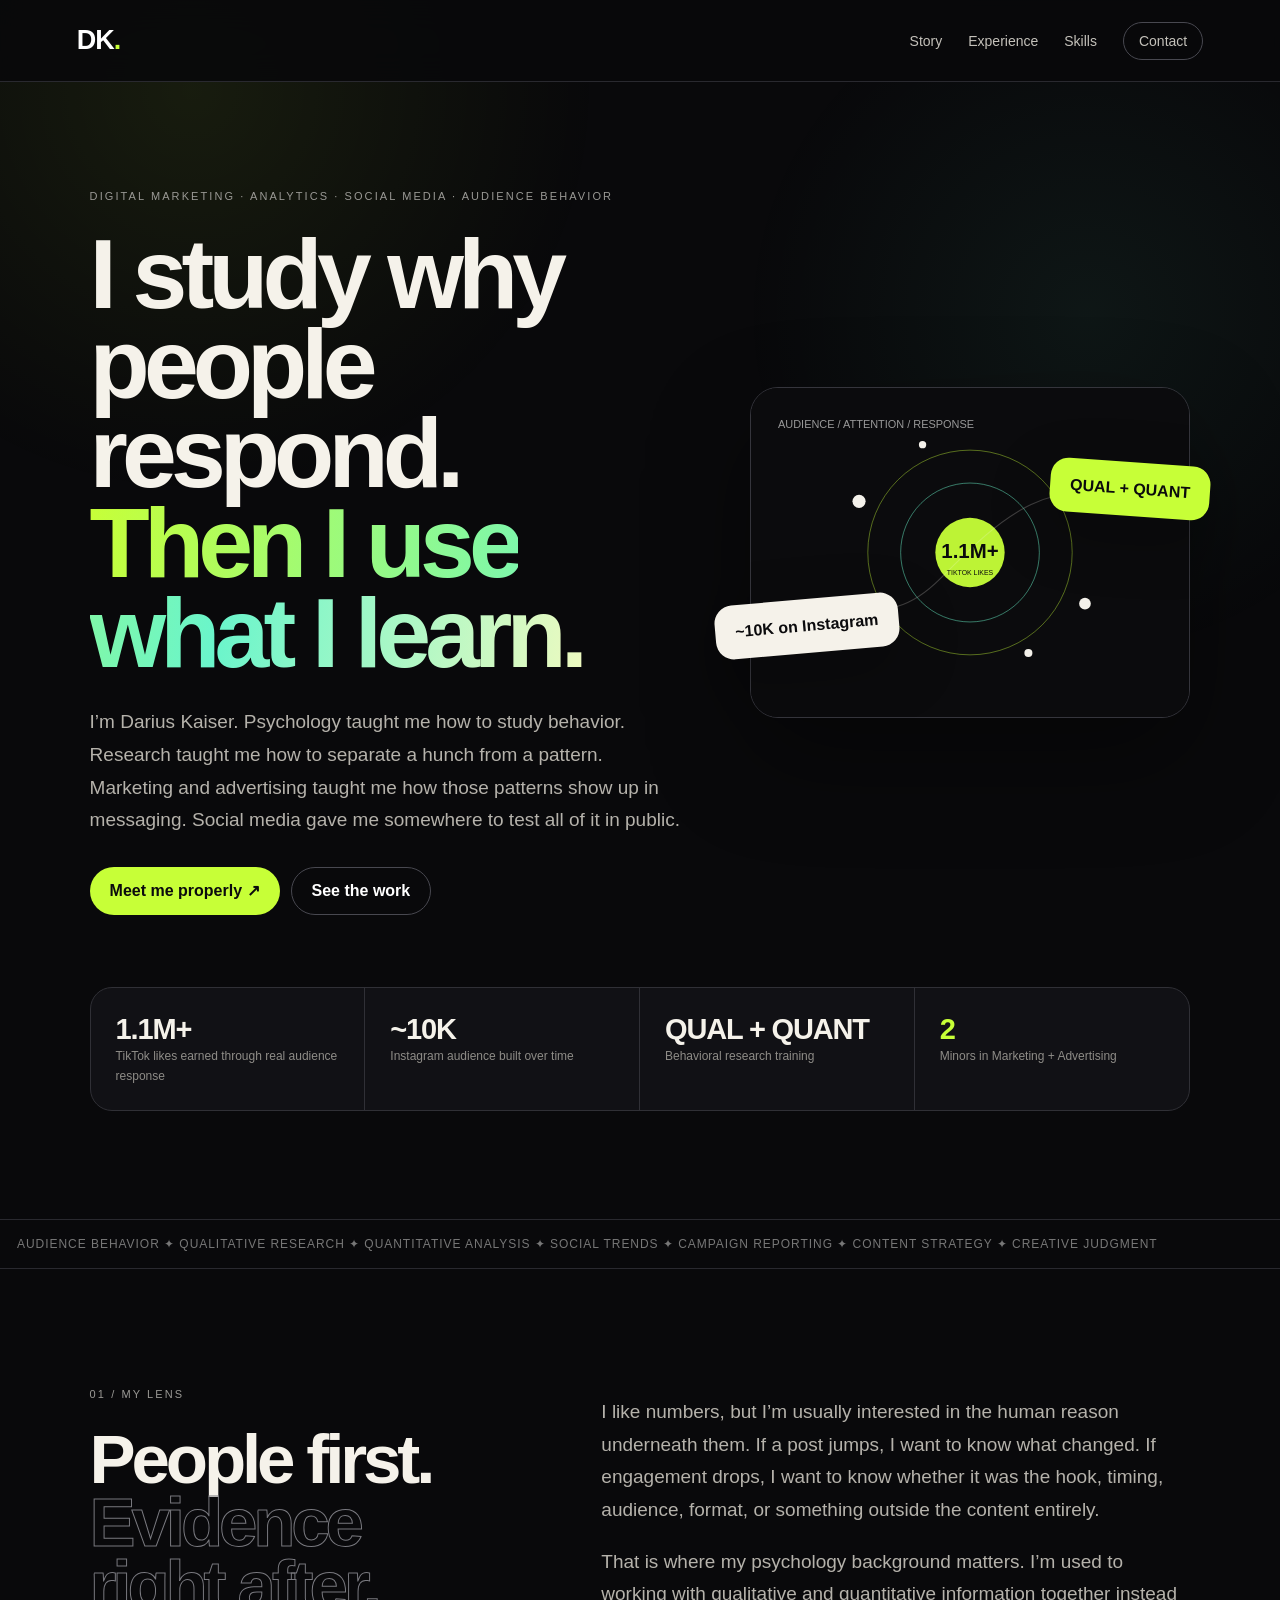
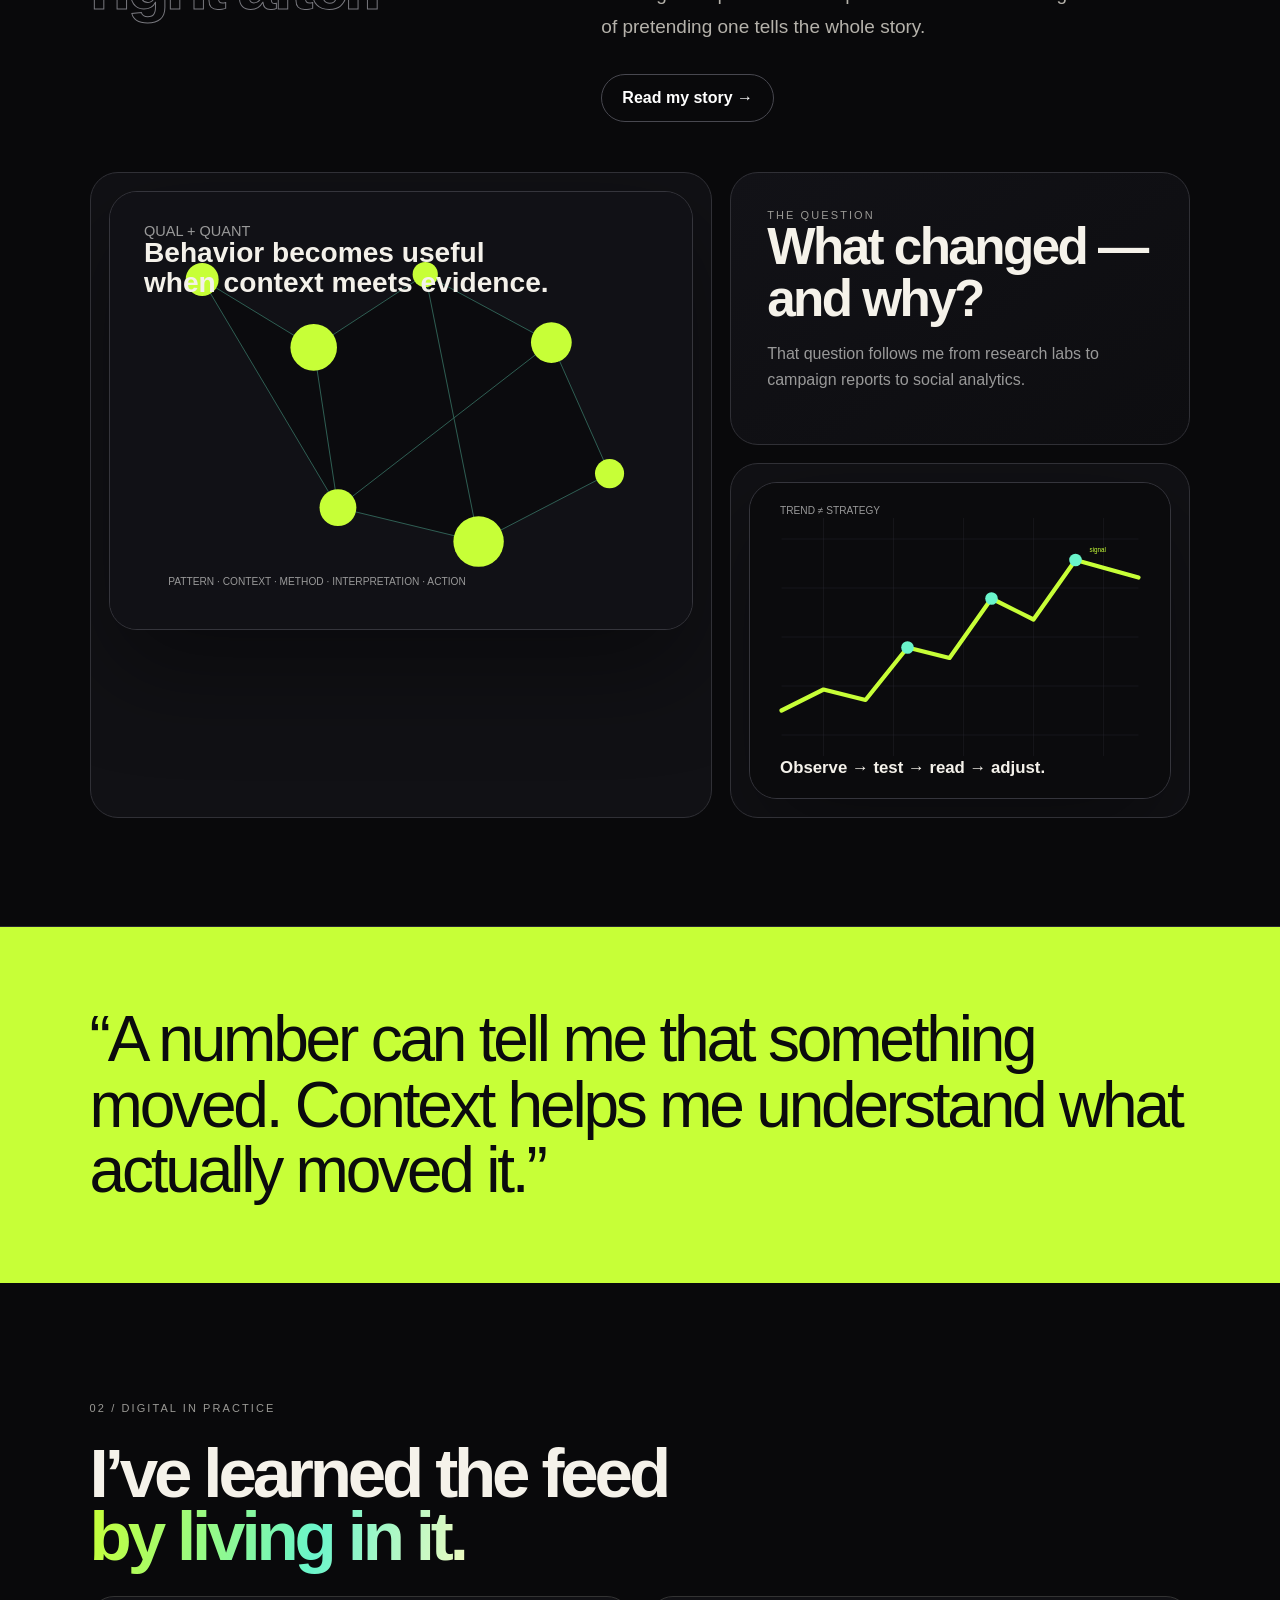
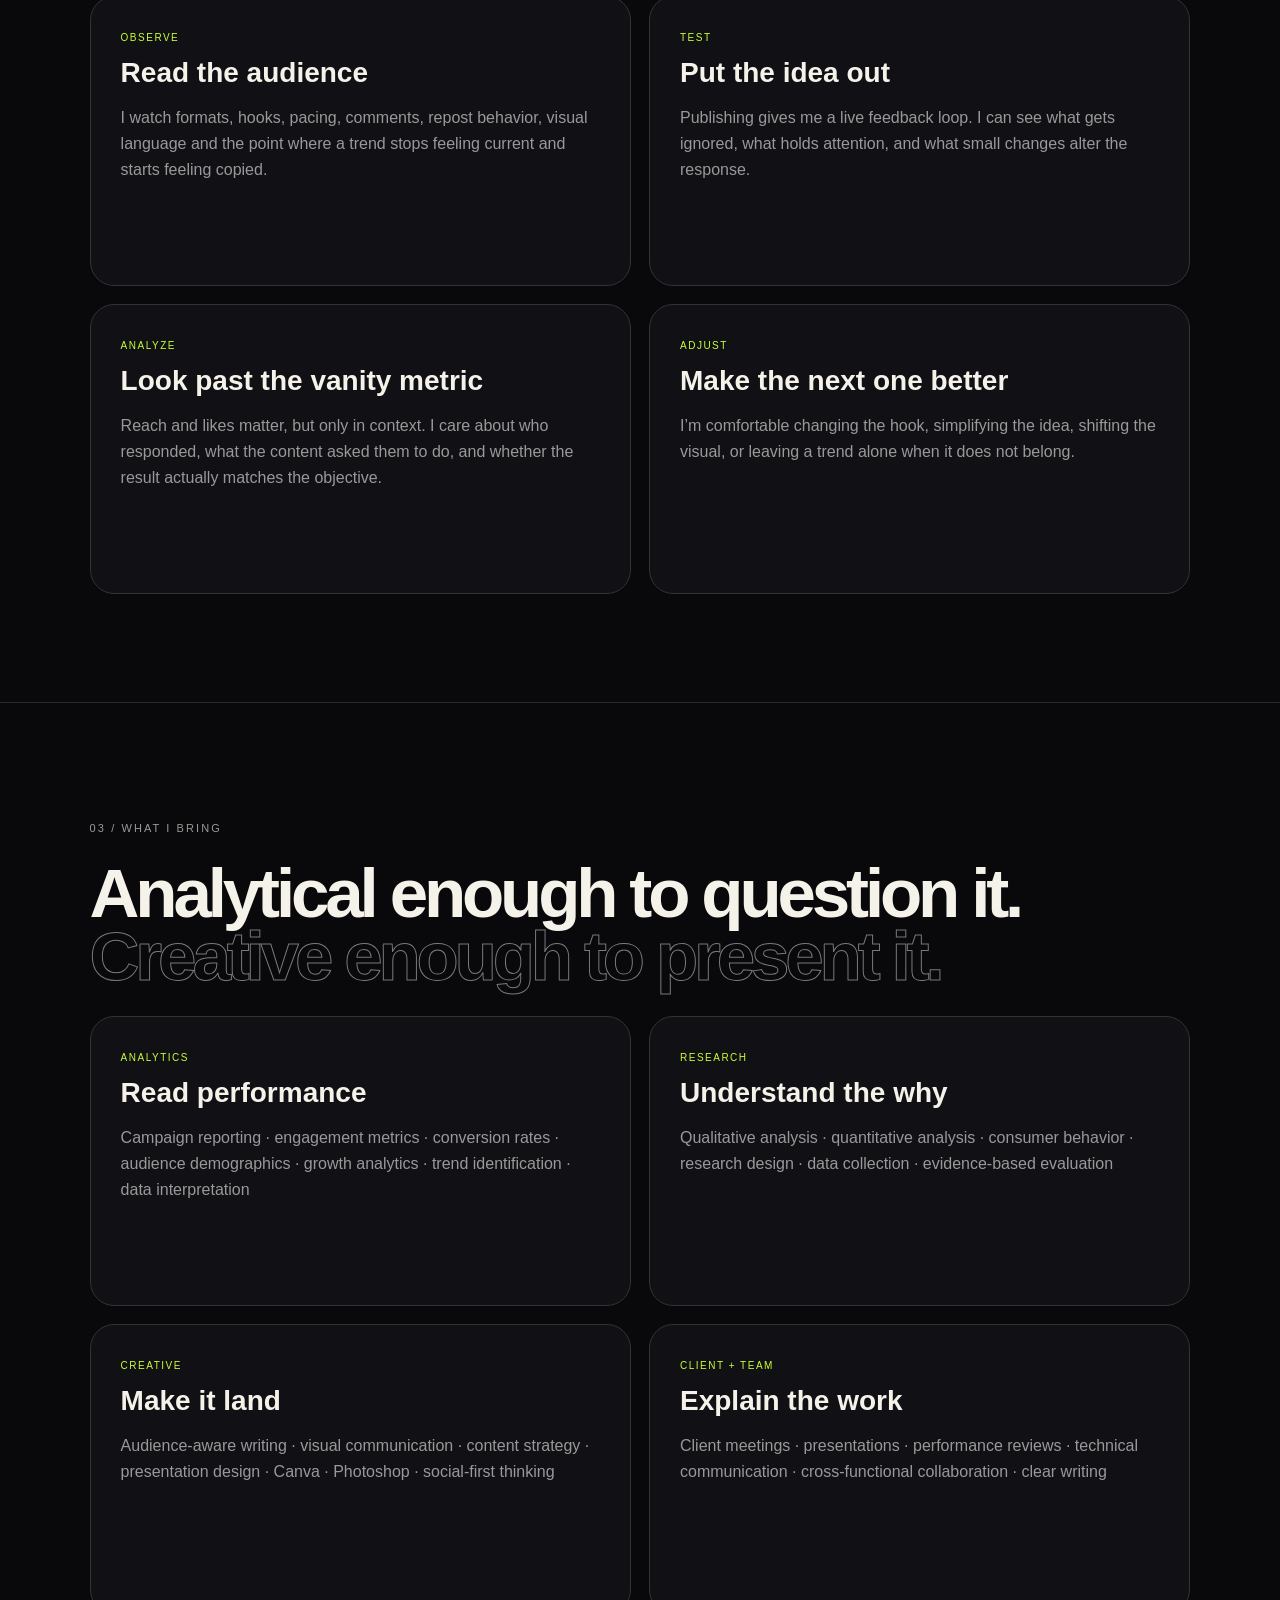
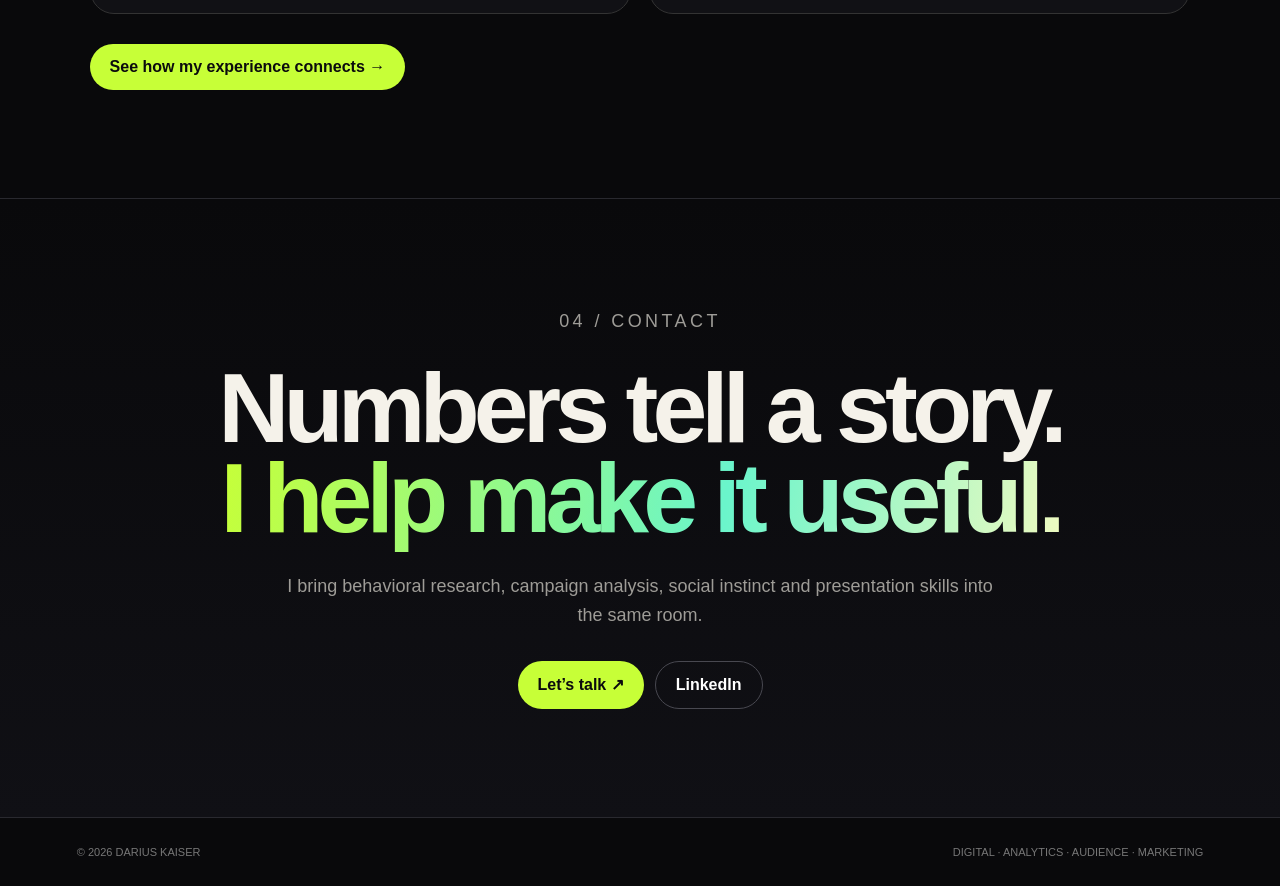
==== commit 5cb4f87c: "Build creative multi-page home experience" ====
--- a/index.html
+++ b/index.html
@@ -1,235 +1 @@
-<!DOCTYPE html>
-<html lang="en">
-<head>
-  <meta charset="UTF-8">
-  <meta name="viewport" content="width=device-width,initial-scale=1">
-  <meta name="description" content="Darius Kaiser | Digital marketing, social media, audience growth, behavioral research, analytics, advertising, and creative strategy.">
-  <meta name="keywords" content="Darius Kaiser, Digital Associate, Digital Marketing, Social Media, Audience Growth, Behavioral Research, Qualitative Research, Quantitative Research, Campaign Reporting, Consumer Behavior, Advertising, Creative Strategy, Canva, Google Workspace, AI Tools">
-  <title>Darius Kaiser | Digital Marketing, Analytics & Audience Strategy</title>
-  <link rel="stylesheet" href="style.css">
-</head>
-<body>
-  <nav>
-    <a class="brand" href="#top">DK<span>.</span></a>
-    <div class="nav-links">
-      <a href="#about">About</a>
-      <a href="#social">Digital</a>
-      <a href="#resume">Experience</a>
-      <a href="#skills">Skills</a>
-      <a class="nav-cta" href="#contact">Contact</a>
-    </div>
-  </nav>
-
-  <main id="top">
-    <section class="hero">
-      <div class="eyebrow">DIGITAL MARKETING · ANALYTICS · SOCIAL MEDIA · AUDIENCE BEHAVIOR</div>
-      <h1>I study why people respond.<br><span class="gradient">Then I use what I learn.</span></h1>
-      <p class="hero-copy">I’m Darius Kaiser. I’ve spent a lot of my education and career looking at behavior from different angles. Psychology taught me how to study people carefully. Research taught me how to separate a hunch from an actual pattern. Marketing and advertising taught me how those patterns show up in messaging, brands, and audience decisions.</p>
-      <p class="hero-copy">Social media gave me a place to test all of that in real time. I’ve grown my Instagram to nearly 10,000 followers and earned more than 1.1 million likes on TikTok by paying attention to what people stop for, what they share, what feels current, what feels forced, and how small changes in timing, format, tone, or presentation can completely change the response.</p>
-      <div class="hero-actions">
-        <a class="button primary" href="#social">How I think ↓</a>
-        <a class="button ghost" href="mailto:dkaiser@smu.edu">Email me</a>
-      </div>
-      <div class="metric-grid">
-        <div class="metric"><strong>~10K</strong><span>Instagram followers</span></div>
-        <div class="metric"><strong>1.1M+</strong><span>TikTok likes</span></div>
-        <div class="metric"><strong>QUAL + QUANT</strong><span>Behavioral research training</span></div>
-        <div class="metric"><strong class="accent">2</strong><span>Minors: Marketing + Advertising</span></div>
-      </div>
-    </section>
-
-    <div class="ticker">AUDIENCE BEHAVIOR ✦ QUALITATIVE RESEARCH ✦ QUANTITATIVE ANALYSIS ✦ SOCIAL TRENDS ✦ CAMPAIGN REPORTING ✦ CONTENT STRATEGY ✦ CREATIVE JUDGMENT</div>
-
-    <section id="about" class="section split">
-      <div>
-        <p class="section-label">01 / ABOUT</p>
-        <h2>I’ve always been curious about<br><span class="outline">why people do what they do.</span></h2>
-      </div>
-      <div class="about-copy">
-        <p>That question is the thread through almost everything I’ve studied. In psychology, it meant looking at behavior, development, decision-making, and the difference between what people say and what the evidence actually shows. In marketing and advertising, it meant asking who a message is for, why it should matter to them, and what would make them respond.</p>
-        <p>My research experience made me comfortable with both sides of analysis. Quantitative work taught me to look for patterns in measurable outcomes: changes, rates, relationships, and trends. Qualitative work taught me not to lose the context behind those numbers: language, motivation, perception, and the reasons a behavior may be happening in the first place.</p>
-        <p>I like having both. A number can tell you that something changed. Qualitative context can help explain why. That is the way I naturally approach digital work too. I want to know what performed, but I also want to know what the audience was seeing, what the message sounded like, what else was happening culturally, and whether the creative actually fit the platform.</p>
-        <div class="degree-tags">
-          <span>B.S. Psychology</span>
-          <span>B.F.A. Dance Performance</span>
-          <span>Minor: Marketing</span>
-          <span>Minor: Advertising</span>
-        </div>
-      </div>
-    </section>
-
-    <section id="social" class="section">
-      <p class="section-label">02 / DIGITAL IN PRACTICE</p>
-      <h2>I treat social media like<br><span class="gradient">a live research environment.</span></h2>
-      <div class="skills-grid">
-        <div class="skill-block">
-          <span>OBSERVE</span>
-          <h3>Read the Audience</h3>
-          <p>I watch what people are responding to before I decide what I want to make. That includes trends, sounds, editing styles, humor, pacing, hooks, comments, repost behavior, visual choices, and the way different communities use the same platform differently.</p>
-        </div>
-        <div class="skill-block">
-          <span>TEST</span>
-          <h3>Put the Idea Out There</h3>
-          <p>Once something is published, I stop treating it like a precious idea and start treating it like information. Did people stay? Did they engage? Did the hook work? Did the format feel natural? Was the timing right? The response becomes part of the next decision.</p>
-        </div>
-        <div class="skill-block">
-          <span>ANALYZE</span>
-          <h3>Look Beyond the Vanity Metric</h3>
-          <p>I care about reach and likes, but I also think about what they mean. Strong performance without the right audience can still be the wrong result. I look at engagement, audience response, context, and the creative choices that may have contributed to the outcome.</p>
-        </div>
-        <div class="skill-block">
-          <span>ADJUST</span>
-          <h3>Make the Next Version Better</h3>
-          <p>I’m comfortable changing the idea when the audience gives me a reason to. That might mean changing the first few seconds, reframing the caption, simplifying the message, shifting the visual, or leaving a trend alone because it no longer fits.</p>
-        </div>
-      </div>
-    </section>
-
-    <section class="section split">
-      <div>
-        <p class="section-label">03 / HOW I ANALYZE</p>
-        <h2>Numbers first.<br><span class="outline">Context right beside them.</span></h2>
-      </div>
-      <div class="about-copy">
-        <p>I don’t think of analysis as making a chart and calling it a day. I think of it as building a case. What happened? How confident are we that it matters? What other explanation could there be? What information is missing? And what decision can we actually make from what we know?</p>
-        <p>My psychology and behavioral research work trained me to work with qualitative and quantitative findings, design research methods, build data-collection procedures, review literature, and identify behavioral patterns. That background is useful in digital work because campaign data can be noisy. A spike can be meaningful, or it can be timing. A strong click-through rate can be encouraging, or it can hide a weak conversion. Good analysis means knowing what question you are trying to answer before you decide which number matters.</p>
-        <p>That is also why I enjoy trend analysis. Trends are not just whatever happens to be popular that week. I look at who is using a format, how quickly it is moving, what meaning the audience has attached to it, whether it fits the brand or message, and whether joining it would feel timely or late.</p>
-      </div>
-    </section>
-
-    <section id="resume" class="section">
-      <p class="section-label">04 / EXPERIENCE</p>
-      <h2>Different roles.<br><span class="gradient">A very consistent skill set.</span></h2>
-
-      <article class="job">
-        <div class="job-meta">2023—2024 · DALLAS</div>
-        <div>
-          <h3>Marketing & Analytics Intern</h3>
-          <h4>Return on Ideas</h4>
-          <p>This is where the connection to a digital associate role is most direct. I helped support campaigns across digital, social media, and brand outreach; conducted market research; analyzed consumer behavior; and collected and reported performance metrics including engagement, conversion rates, audience demographics, and growth.</p>
-          <p>I also sat in client and partner conversations about marketing goals, brand positioning, campaign objectives, and audience outreach. That matters because reporting is only useful if you can present it clearly. I learned how to move from the numbers to the conversation: what changed, what the audience seemed to be doing, what the client needed to understand, and what the team should look at next.</p>
-          <div class="chips"><span>Digital Campaigns</span><span>Social Media</span><span>Campaign Reporting</span><span>Conversion Metrics</span><span>Audience Demographics</span><span>Client Presentations</span></div>
-        </div>
-      </article>
-
-      <article class="job">
-        <div class="job-meta">2023—2024 · DALLAS</div>
-        <div>
-          <h3>Marketing & Advertising Intern</h3>
-          <h4>Bumble · Advertising Department</h4>
-          <p>At Bumble, I worked closer to user behavior and market movement. I analyzed user data and trends, looked at competitors and industry practices, and used those findings to support recommendations around products, community engagement, and future activity.</p>
-          <p>The transferable part is the habit of watching the market instead of working in a vacuum. Digital teams need to know what audiences are doing, what competitors are changing, and when a pattern is becoming important enough to act on. That is the kind of work I was already doing here.</p>
-          <div class="chips"><span>User Data</span><span>Market Trends</span><span>Competitor Analysis</span><span>Evidence-Based Recommendations</span><span>Community Engagement</span></div>
-        </div>
-      </article>
-
-      <article class="job">
-        <div class="job-meta">2023—2025 · SMU</div>
-        <div>
-          <h3>Psychological / Behavioral Researcher II</h3>
-          <h4>Southern Methodist University</h4>
-          <p>This role is a big part of how I think. I analyzed qualitative and quantitative findings to identify behavioral and developmental patterns, designed research methodologies and data-collection procedures, and worked through psychological and sociological literature to identify gaps and support evidence-based research.</p>
-          <p>In a digital setting, that translates to being comfortable with messy information, asking better questions, checking whether an apparent pattern is actually supported, and presenting a finding with enough context that someone else can make a decision from it.</p>
-          <div class="chips"><span>Qualitative Analysis</span><span>Quantitative Analysis</span><span>Research Design</span><span>Data Collection</span><span>Behavioral Trends</span><span>Evidence-Based Evaluation</span></div>
-        </div>
-      </article>
-
-      <article class="job">
-        <div class="job-meta">2023—2025 · SMU</div>
-        <div>
-          <h3>Chemistry Research Assistant I</h3>
-          <h4>Southern Methodist University</h4>
-          <p>Chemistry gave me another kind of analytical discipline. I worked with technical data, analytical instrumentation, research strategy, and interpretation, and I presented findings in departmental research discussions.</p>
-          <p>The subject matter is different from digital marketing, but the working habits transfer well: accuracy, documentation, learning technical systems quickly, noticing when a result does not make sense, and being able to explain technical information to people with different levels of expertise.</p>
-          <div class="chips"><span>Data Interpretation</span><span>Technical Communication</span><span>Analytical Problem Solving</span><span>Presentations</span><span>Research Discipline</span></div>
-        </div>
-      </article>
-
-      <article class="job">
-        <div class="job-meta">2022 · UMD</div>
-        <div>
-          <h3>Undergraduate Neuroscience Psychological Researcher II</h3>
-          <h4>University of Maryland</h4>
-          <p>I supported cognitive and neuroscience research, used MATLAB for data processing and analytical modeling, and worked with interdisciplinary teams on experimental design, data collection, and interpretation.</p>
-          <p>That experience made me comfortable learning technical tools, working carefully with data, and collaborating with people who approach the same problem from different specialties — all useful in a digital team where creative, strategy, reporting, and client needs have to stay connected.</p>
-          <div class="chips"><span>MATLAB</span><span>Data Processing</span><span>Analytical Modeling</span><span>Interdisciplinary Collaboration</span></div>
-        </div>
-      </article>
-
-      <article class="job">
-        <div class="job-meta">EDUCATION</div>
-        <div>
-          <h3>Southern Methodist University</h3>
-          <h4>B.S. Psychology · B.F.A. Dance Performance</h4>
-          <p>Minors in Marketing and Advertising. The combination is useful because it taught me to move between research, audience psychology, visual communication, presentation, and performance under pressure without treating any one of those skills as separate from the others.</p>
-        </div>
-      </article>
-    </section>
-
-    <section id="skills" class="section">
-      <p class="section-label">05 / SKILLS</p>
-      <h2>What I actually know<br><span class="outline">how to do.</span></h2>
-      <div class="skills-grid">
-        <div class="skill-block">
-          <span>ANALYTICS</span>
-          <h3>Read Performance</h3>
-          <p>Campaign reporting · Engagement metrics · Conversion rates · Audience demographics · Growth analytics · Trend identification · Data interpretation · Pattern recognition</p>
-        </div>
-        <div class="skill-block">
-          <span>RESEARCH</span>
-          <h3>Understand the Why</h3>
-          <p>Qualitative analysis · Quantitative analysis · Consumer behavior · Research design · Data collection · Literature review · Evidence-based evaluation · Market research</p>
-        </div>
-        <div class="skill-block">
-          <span>SOCIAL</span>
-          <h3>Understand the Feed</h3>
-          <p>Organic social · Audience growth · Social trend analysis · Platform-aware content · Content testing · Hooks · Messaging · Creative iteration · Community response</p>
-        </div>
-        <div class="skill-block">
-          <span>CREATIVE</span>
-          <h3>Make It Presentable</h3>
-          <p>Audience-aware writing · Visual communication · Presentation design · Brand positioning · Canva · Adobe Photoshop CC · Creative feedback · Translating analysis into clear takeaways</p>
-        </div>
-        <div class="skill-block">
-          <span>TOOLS</span>
-          <h3>Learn the System</h3>
-          <p>Google Workspace · Microsoft Excel · PowerPoint · MATLAB · Canva · Adobe Photoshop CC · ChatGPT and AI-assisted workflows · C/C++ · Java</p>
-        </div>
-        <div class="skill-block">
-          <span>CLIENT & TEAM</span>
-          <h3>Explain the Work</h3>
-          <p>Client meetings · Performance reviews · Presentations · Cross-functional collaboration · Technical communication · Clear written communication · English · French · Hebrew</p>
-        </div>
-      </div>
-    </section>
-
-    <section class="section split">
-      <div>
-        <p class="section-label">06 / THE THROUGH LINE</p>
-        <h2>I notice the pattern.<br><span class="outline">Then I make it understandable.</span></h2>
-      </div>
-      <div class="about-copy">
-        <p>The jobs on my resume are different on the surface, but the way I work has stayed pretty consistent. I gather information, look for the pattern, question the first explanation, organize what matters, and present it in a way someone else can use.</p>
-        <p>Sometimes that has meant behavioral data in a psychology lab. Sometimes it has meant campaign metrics and client conversations. Sometimes it has meant watching a social trend move across TikTok and deciding whether it belongs in my own content. The setting changes. The analytical habit does not.</p>
-        <p>That is what I would bring into a digital associate role: comfort with data, an understanding of people, a real relationship with social platforms, strong presentation instincts, and the ability to turn what I learn into the next useful action.</p>
-      </div>
-    </section>
-
-    <section id="contact" class="cta">
-      <p class="section-label">07 / CONTACT</p>
-      <h2>Numbers tell a story.<br><span class="gradient">I help make it useful.</span></h2>
-      <p>I bring behavioral research, campaign analysis, audience instinct, and experience turning information into something people can actually use.</p>
-      <div class="hero-actions">
-        <a class="button primary" href="mailto:dkaiser@smu.edu">Email me ↗</a>
-        <a class="button ghost" href="https://www.linkedin.com/in/darius-kaiser-7150b3220/">LinkedIn ↗</a>
-      </div>
-    </section>
-  </main>
-
-  <footer>
-    <span>© 2026 DARIUS KAISER</span>
-    <span>DIGITAL · ANALYTICS · AUDIENCE · MARKETING</span>
-  </footer>
-  <script src="script.js"></script>
-</body>
-</html>+<!DOCTYPE html><html lang="en"><head><meta charset="UTF-8"><meta name="viewport" content="width=device-width,initial-scale=1"><meta name="description" content="Darius Kaiser | Digital marketing, analytics, audience behavior, social growth, advertising, and creative strategy."><title>Darius Kaiser | Digital + Audience Strategy</title><link rel="stylesheet" href="style.css"></head><body><nav><a class="brand" href="index.html">DK<span>.</span></a><div class="nav-links"><a href="about.html">Story</a><a href="experience.html">Experience</a><a href="#skills">Skills</a><a class="nav-cta" href="contact.html">Contact</a></div></nav><main><section class="hero"><div class="hero-grid"><div><div class="eyebrow">DIGITAL MARKETING · ANALYTICS · SOCIAL MEDIA · AUDIENCE BEHAVIOR</div><h1>I study why people respond.<br><span class="gradient">Then I use what I learn.</span></h1><p class="hero-copy">I’m Darius Kaiser. Psychology taught me how to study behavior. Research taught me how to separate a hunch from a pattern. Marketing and advertising taught me how those patterns show up in messaging. Social media gave me somewhere to test all of it in public.</p><div class="hero-actions"><a class="button primary" href="about.html">Meet me properly ↗</a><a class="button ghost" href="experience.html">See the work</a></div></div><div class="hero-visual"><img src="assets/audience-orbit.svg" alt="Audience growth graphic showing 1.1 million plus TikTok likes"><div class="float-card float-one">~10K on Instagram</div><div class="float-card float-two">QUAL + QUANT</div></div></div><div class="metric-grid"><div class="metric"><strong>1.1M+</strong><span>TikTok likes earned through real audience response</span></div><div class="metric"><strong>~10K</strong><span>Instagram audience built over time</span></div><div class="metric"><strong>QUAL + QUANT</strong><span>Behavioral research training</span></div><div class="metric"><strong class="accent">2</strong><span>Minors in Marketing + Advertising</span></div></div></section><div class="ticker">AUDIENCE BEHAVIOR ✦ QUALITATIVE RESEARCH ✦ QUANTITATIVE ANALYSIS ✦ SOCIAL TRENDS ✦ CAMPAIGN REPORTING ✦ CONTENT STRATEGY ✦ CREATIVE JUDGMENT</div><section class="section"><div class="split"><div><p class="section-label">01 / MY LENS</p><h2>People first.<br><span class="outline">Evidence right after.</span></h2></div><div class="about-copy"><p>I like numbers, but I’m usually interested in the human reason underneath them. If a post jumps, I want to know what changed. If engagement drops, I want to know whether it was the hook, timing, audience, format, or something outside the content entirely.</p><p>That is where my psychology background matters. I’m used to working with qualitative and quantitative information together instead of pretending one tells the whole story.</p><div class="link-row"><a class="button ghost" href="about.html">Read my story →</a></div></div></div><div class="editorial-grid"><div class="visual-panel tall"><img src="assets/behavior-map.svg" alt="Behavioral research graphic showing qualitative and quantitative analysis"></div><div class="statement-card"><span class="section-label">THE QUESTION</span><strong>What changed — and why?</strong><p>That question follows me from research labs to campaign reports to social analytics.</p></div><div class="visual-panel"><img src="assets/trend-grid.svg" alt="Trend analysis graphic"></div></div></section><section class="quote-band"><p>“A number can tell me that something moved. Context helps me understand what actually moved it.”</p></section><section class="section"><p class="section-label">02 / DIGITAL IN PRACTICE</p><h2>I’ve learned the feed<br><span class="gradient">by living in it.</span></h2><div class="skills-grid"><div class="skill-block"><span>OBSERVE</span><h3>Read the audience</h3><p>I watch formats, hooks, pacing, comments, repost behavior, visual language and the point where a trend stops feeling current and starts feeling copied.</p></div><div class="skill-block"><span>TEST</span><h3>Put the idea out</h3><p>Publishing gives me a live feedback loop. I can see what gets ignored, what holds attention, and what small changes alter the response.</p></div><div class="skill-block"><span>ANALYZE</span><h3>Look past the vanity metric</h3><p>Reach and likes matter, but only in context. I care about who responded, what the content asked them to do, and whether the result actually matches the objective.</p></div><div class="skill-block"><span>ADJUST</span><h3>Make the next one better</h3><p>I’m comfortable changing the hook, simplifying the idea, shifting the visual, or leaving a trend alone when it does not belong.</p></div></div></section><section id="skills" class="section"><p class="section-label">03 / WHAT I BRING</p><h2>Analytical enough to question it.<br><span class="outline">Creative enough to present it.</span></h2><div class="skills-grid"><div class="skill-block"><span>ANALYTICS</span><h3>Read performance</h3><p>Campaign reporting · engagement metrics · conversion rates · audience demographics · growth analytics · trend identification · data interpretation</p></div><div class="skill-block"><span>RESEARCH</span><h3>Understand the why</h3><p>Qualitative analysis · quantitative analysis · consumer behavior · research design · data collection · evidence-based evaluation</p></div><div class="skill-block"><span>CREATIVE</span><h3>Make it land</h3><p>Audience-aware writing · visual communication · content strategy · presentation design · Canva · Photoshop · social-first thinking</p></div><div class="skill-block"><span>CLIENT + TEAM</span><h3>Explain the work</h3><p>Client meetings · presentations · performance reviews · technical communication · cross-functional collaboration · clear writing</p></div></div><div class="hero-actions"><a class="button primary" href="experience.html">See how my experience connects →</a></div></section><section class="cta"><p class="section-label">04 / CONTACT</p><h2>Numbers tell a story.<br><span class="gradient">I help make it useful.</span></h2><p>I bring behavioral research, campaign analysis, social instinct and presentation skills into the same room.</p><div class="hero-actions"><a class="button primary" href="contact.html">Let’s talk ↗</a><a class="button ghost" href="https://www.linkedin.com/in/darius-kaiser-7150b3220/">LinkedIn</a></div></section></main><footer><span>© 2026 DARIUS KAISER</span><span>DIGITAL · ANALYTICS · AUDIENCE · MARKETING</span></footer><script src="script.js"></script></body></html>
--- a/style.css
+++ b/style.css
@@ -1 +1 @@
-*{box-sizing:border-box}html{scroll-behavior:smooth}body{margin:0;background:#0b0b0d;color:#f4f1ea;font-family:Arial,sans-serif}nav{height:78px;display:flex;align-items:center;justify-content:space-between;padding:0 6vw;border-bottom:1px solid #29292e;position:sticky;top:0;background:#0b0b0deF;z-index:5}.brand{font-size:25px;font-weight:800;color:#fff;text-decoration:none}.brand span,.accent{color:#c7ff37}.nav-links{display:flex;gap:24px;align-items:center}.nav-links a{color:#b8b6b0;text-decoration:none}.nav-cta{border:1px solid #444;padding:10px 14px;border-radius:99px}.hero,.section,.cta{padding:100px 7vw}.hero{min-height:720px}.eyebrow,.section-label{font-size:12px;letter-spacing:.16em;color:#999}.hero h1,.section h2,.cta h2{font-size:clamp(48px,8vw,120px);line-height:.9;letter-spacing:-.055em;margin:30px 0}.section h2{font-size:clamp(40px,5vw,72px)}.gradient{background:linear-gradient(90deg,#c7ff37,#6af5cb);-webkit-background-clip:text;color:transparent}.outline{-webkit-text-stroke:1px #777;color:transparent}.hero-copy,.about-copy p{max-width:780px;color:#aaa;font-size:20px;line-height:1.6}.hero-actions,.chips,.degree-tags{display:flex;gap:10px;flex-wrap:wrap;margin-top:28px}.button{padding:14px 19px;text-decoration:none;font-weight:700;border-radius:5px}.primary{background:#c7ff37;color:#0b0b0d}.ghost{border:1px solid #444;color:#fff}.metric-grid{display:grid;grid-template-columns:repeat(4,1fr);margin-top:70px;border:1px solid #29292e}.metric{padding:25px;border-right:1px solid #29292e}.metric strong{display:block;font-size:32px}.metric span{color:#888;font-size:12px}.ticker{padding:15px;border-block:1px solid #29292e;color:#777;overflow:hidden;white-space:nowrap}.split{display:grid;grid-template-columns:1fr 1fr;gap:8vw}.section{border-bottom:1px solid #29292e}.job{display:grid;grid-template-columns:200px 1fr;gap:35px;padding:38px 0;border-top:1px solid #29292e}.job-meta{font-size:11px;color:#777}.job h3{font-size:27px;margin:0}.job h4{color:#c7ff37}.job p{color:#aaa;line-height:1.6;max-width:800px}.chips span,.degree-tags span{border:1px solid #3a3a40;border-radius:99px;padding:8px 11px;font-size:12px;color:#aaa}.project-grid,.skills-grid{display:grid;grid-template-columns:repeat(3,1fr);gap:16px}.project-card,.skill-block{border:1px solid #333;background:#141418;padding:27px;min-height:300px}.project-card.featured{background:#c7ff37;color:#111}.project-card p,.skill-block p{color:#999;line-height:1.55}.featured p{color:#333}.project-card h3,.skill-block h3{font-size:26px}.project-card a{color:inherit}.skills-grid{grid-template-columns:1fr 1fr}.skill-block>span{font-size:10px;letter-spacing:.15em;color:#c7ff37}.cta{text-align:center}.cta .hero-actions{justify-content:center}footer{padding:25px 6vw;border-top:1px solid #29292e;color:#777;display:flex;justify-content:space-between;font-size:11px}@media(max-width:800px){.nav-links a:not(.nav-cta){display:none}.metric-grid,.split,.project-grid,.skills-grid,.job{grid-template-columns:1fr}.metric{border-bottom:1px solid #29292e}.hero,.section,.cta{padding:75px 6vw}}+*{box-sizing:border-box}html{scroll-behavior:smooth}body{margin:0;background:#09090b;color:#f5f2ea;font-family:Arial,Helvetica,sans-serif;overflow-x:hidden}body:before{content:"";position:fixed;inset:0;pointer-events:none;background:radial-gradient(circle at 15% 10%,rgba(199,255,55,.08),transparent 30%),radial-gradient(circle at 85% 35%,rgba(106,245,203,.06),transparent 28%);z-index:-1}a{color:inherit}.shell{width:min(1180px,88vw);margin:auto}nav{height:82px;display:flex;align-items:center;justify-content:space-between;padding:0 6vw;border-bottom:1px solid #29292f;position:sticky;top:0;background:rgba(9,9,11,.88);backdrop-filter:blur(16px);z-index:20}.brand{font-size:27px;font-weight:900;color:#fff;text-decoration:none;letter-spacing:-.04em}.brand span,.accent{color:#c7ff37}.nav-links{display:flex;gap:26px;align-items:center}.nav-links a{color:#c4c1ba;text-decoration:none;font-size:14px}.nav-links a:hover{color:#fff}.nav-cta{border:1px solid #484850;padding:10px 15px;border-radius:99px}.hero,.section,.cta{padding:108px 7vw}.hero{min-height:780px;display:grid;align-items:center;position:relative}.hero-grid{display:grid;grid-template-columns:1.15fr .85fr;gap:5vw;align-items:center}.hero-visual{position:relative}.hero-visual img,.visual-panel img{width:100%;display:block;border:1px solid #35353c;border-radius:28px;box-shadow:0 40px 100px rgba(0,0,0,.4)}.float-card{position:absolute;background:#f5f2ea;color:#0b0b0d;padding:18px 20px;border-radius:18px;font-weight:700;box-shadow:0 20px 60px rgba(0,0,0,.25)}.float-one{left:-35px;bottom:65px;transform:rotate(-5deg)}.float-two{right:-20px;top:75px;background:#c7ff37;transform:rotate(4deg)}.eyebrow,.section-label{font-size:11px;letter-spacing:.19em;color:#9a9995;text-transform:uppercase}.hero h1,.section h2,.cta h2,.page-hero h1{font-size:clamp(52px,7.7vw,118px);line-height:.91;letter-spacing:-.06em;margin:28px 0}.section h2,.page-hero h1{font-size:clamp(44px,5.4vw,76px)}.gradient{background:linear-gradient(100deg,#c7ff37,#6af5cb 60%,#eefac0);-webkit-background-clip:text;color:transparent}.outline{-webkit-text-stroke:1px #79797f;color:transparent}.hero-copy,.about-copy p,.page-copy{max-width:820px;color:#b5b2ab;font-size:19px;line-height:1.72}.hero-actions,.chips,.degree-tags,.link-row{display:flex;gap:11px;flex-wrap:wrap;margin-top:30px}.button{padding:14px 20px;text-decoration:none;font-weight:800;border-radius:999px;display:inline-block}.primary{background:#c7ff37;color:#0b0b0d}.primary:hover{transform:translateY(-2px)}.ghost{border:1px solid #484850;color:#fff}.metric-grid{display:grid;grid-template-columns:repeat(4,1fr);margin-top:72px;border:1px solid #303036;border-radius:22px;overflow:hidden;background:#111115}.metric{padding:25px;border-right:1px solid #303036;min-height:118px}.metric:last-child{border-right:0}.metric strong{display:block;font-size:29px;letter-spacing:-.04em}.metric span{color:#8e8c87;font-size:12px;line-height:1.45}.ticker{padding:17px;border-block:1px solid #29292f;color:#777;overflow:hidden;white-space:nowrap;letter-spacing:.08em;font-size:12px}.split{display:grid;grid-template-columns:.82fr 1.18fr;gap:8vw;align-items:start}.section{border-bottom:1px solid #29292f;position:relative}.editorial-grid{display:grid;grid-template-columns:1.15fr .85fr;gap:18px;margin-top:50px}.visual-panel{border:1px solid #303036;background:#111115;border-radius:28px;padding:18px;overflow:hidden}.visual-panel.tall{grid-row:span 2}.statement-card{border:1px solid #303036;border-radius:28px;padding:36px;background:linear-gradient(145deg,#121217,#0d0d10);min-height:260px;display:flex;flex-direction:column;justify-content:space-between}.statement-card strong{font-size:clamp(30px,4vw,54px);line-height:1.02;letter-spacing:-.05em}.statement-card p{color:#999;line-height:1.6}.job{display:grid;grid-template-columns:190px 1fr;gap:42px;padding:48px 0;border-top:1px solid #29292f}.job-meta{font-size:11px;color:#777;letter-spacing:.08em}.job h3{font-size:30px;margin:0;letter-spacing:-.03em}.job h4{color:#c7ff37;margin:8px 0 18px}.job p{color:#aaa;line-height:1.72;max-width:850px;font-size:17px}.chips span,.degree-tags span{border:1px solid #3a3a40;border-radius:99px;padding:8px 12px;font-size:11px;color:#aaa}.skills-grid{display:grid;grid-template-columns:repeat(2,1fr);gap:18px}.skill-block{border:1px solid #333;background:#111115;padding:30px;min-height:290px;border-radius:24px;transition:.25s transform,.25s border-color}.skill-block:hover{transform:translateY(-5px);border-color:#5a5a60}.skill-block p{color:#999;line-height:1.62}.skill-block h3{font-size:28px;margin:12px 0}.skill-block>span{font-size:10px;letter-spacing:.15em;color:#c7ff37}.quote-band{padding:80px 7vw;background:#c7ff37;color:#0b0b0d}.quote-band p{font-size:clamp(34px,5vw,70px);line-height:1.02;letter-spacing:-.05em;max-width:1100px;margin:0}.page-hero{padding:100px 7vw 70px;border-bottom:1px solid #29292f}.page-kicker{max-width:700px;color:#aaa;font-size:20px;line-height:1.65}.timeline{max-width:960px;margin:0 auto}.resume-map{display:grid;grid-template-columns:repeat(3,1fr);gap:16px;margin-top:45px}.resume-map a{text-decoration:none;border:1px solid #333;border-radius:22px;padding:25px;background:#111115}.resume-map strong{display:block;font-size:20px;margin-bottom:8px}.resume-map span{color:#90908b;font-size:13px;line-height:1.45}.cta{text-align:center;background:linear-gradient(180deg,#09090b,#101015)}.cta p{max-width:720px;margin:0 auto;color:#9e9c97;font-size:18px;line-height:1.65}.cta .hero-actions{justify-content:center}.social-proof{display:flex;gap:14px;flex-wrap:wrap;margin-top:28px}.proof-pill{background:#151519;border:1px solid #36363d;border-radius:999px;padding:10px 15px;color:#b9b6af;font-size:12px}.contact-grid{display:grid;grid-template-columns:1fr 1fr;gap:18px;margin-top:40px}.contact-card{border:1px solid #333;border-radius:26px;background:#111115;padding:32px;min-height:220px}.contact-card h3{font-size:28px;margin-top:0}.contact-card p{color:#999;line-height:1.6}.contact-card a{color:#c7ff37;text-decoration:none}footer{padding:28px 6vw;border-top:1px solid #29292f;color:#777;display:flex;justify-content:space-between;font-size:11px}.reveal{opacity:0;transform:translateY(22px)}@media(max-width:900px){.hero-grid,.split,.editorial-grid,.skills-grid,.resume-map,.contact-grid,.job{grid-template-columns:1fr}.hero{padding-top:72px}.hero-visual{margin-top:30px}.float-one{left:8px}.float-two{right:8px}.metric-grid{grid-template-columns:1fr 1fr}.metric:nth-child(2){border-right:0}.metric{border-bottom:1px solid #303036}.job{gap:16px}.nav-links a:not(.nav-cta){display:none}.hero,.section,.cta,.page-hero{padding:76px 6vw}}@media(max-width:560px){.metric-grid{grid-template-columns:1fr}.metric{border-right:0}.hero h1{font-size:52px}.float-card{position:static;display:inline-block;margin-top:12px;transform:none!important}.hero-visual{display:flex;flex-direction:column}.quote-band{padding:55px 6vw}}
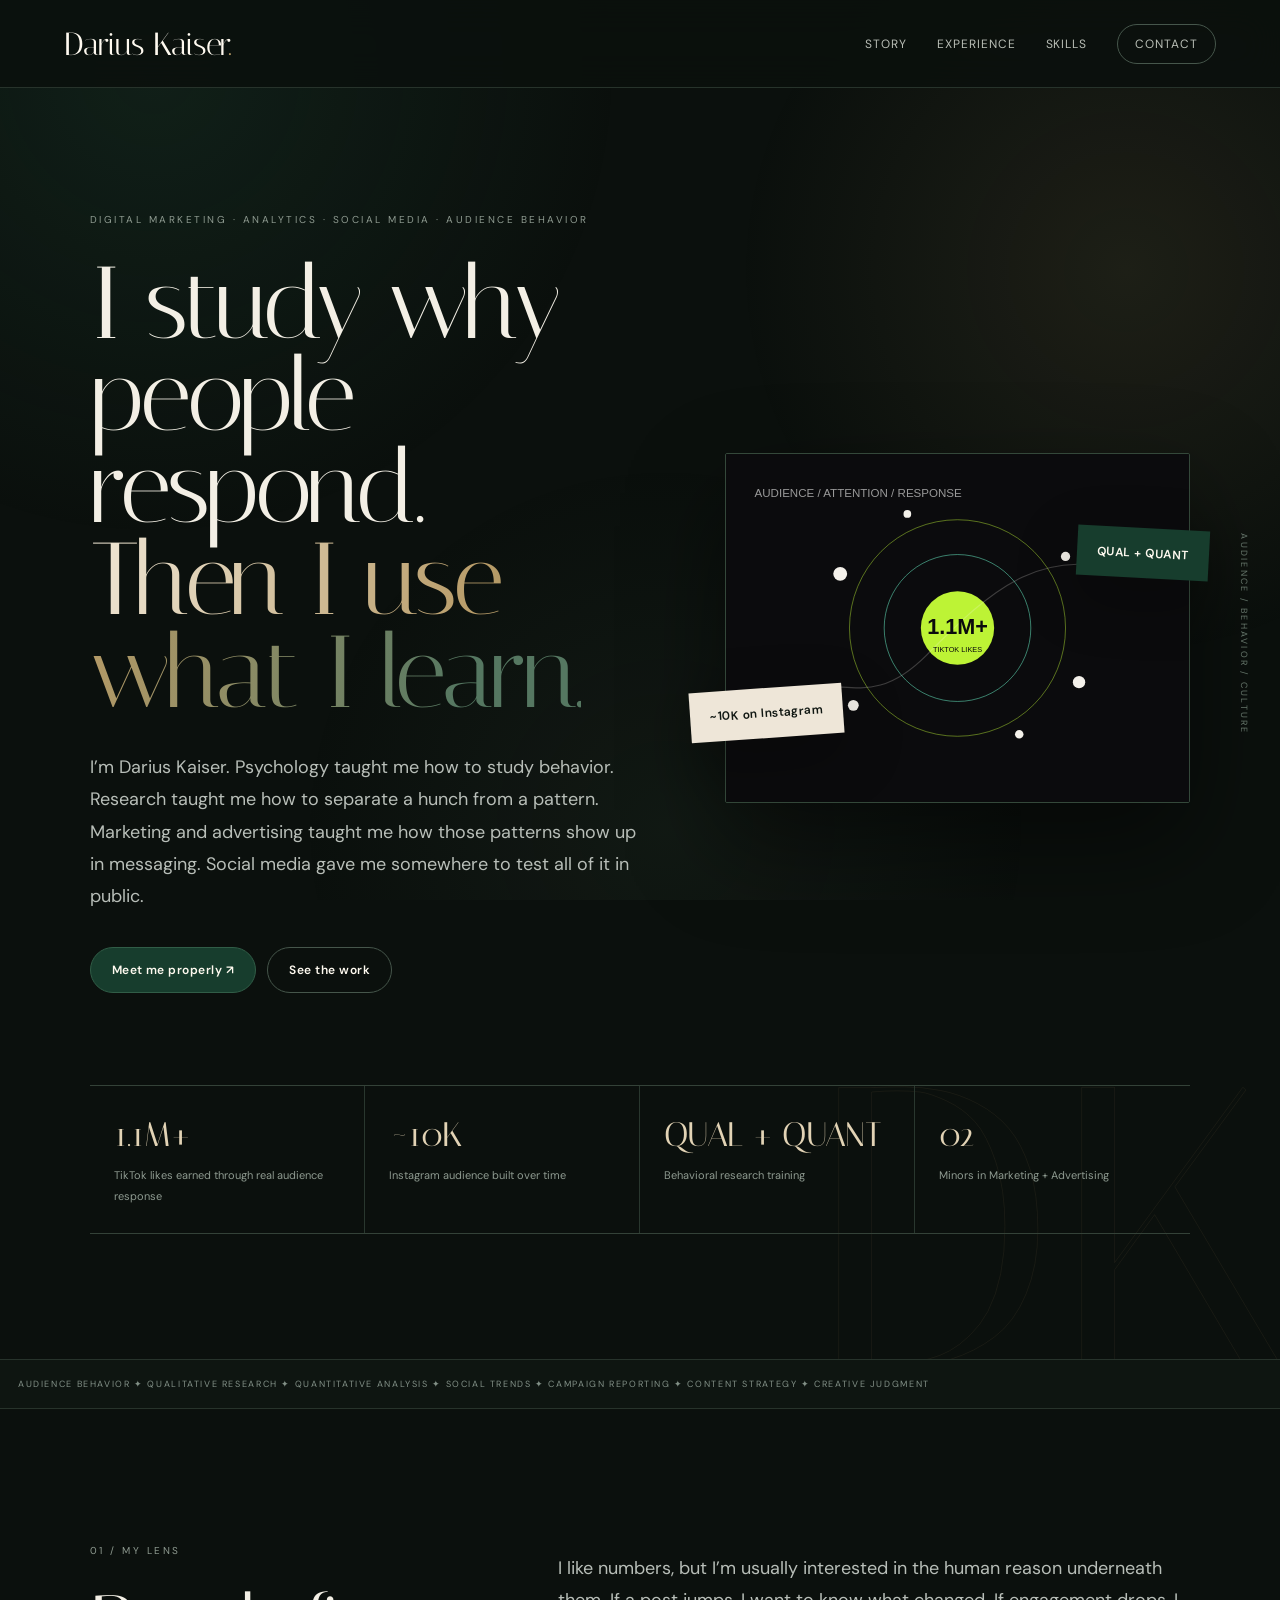
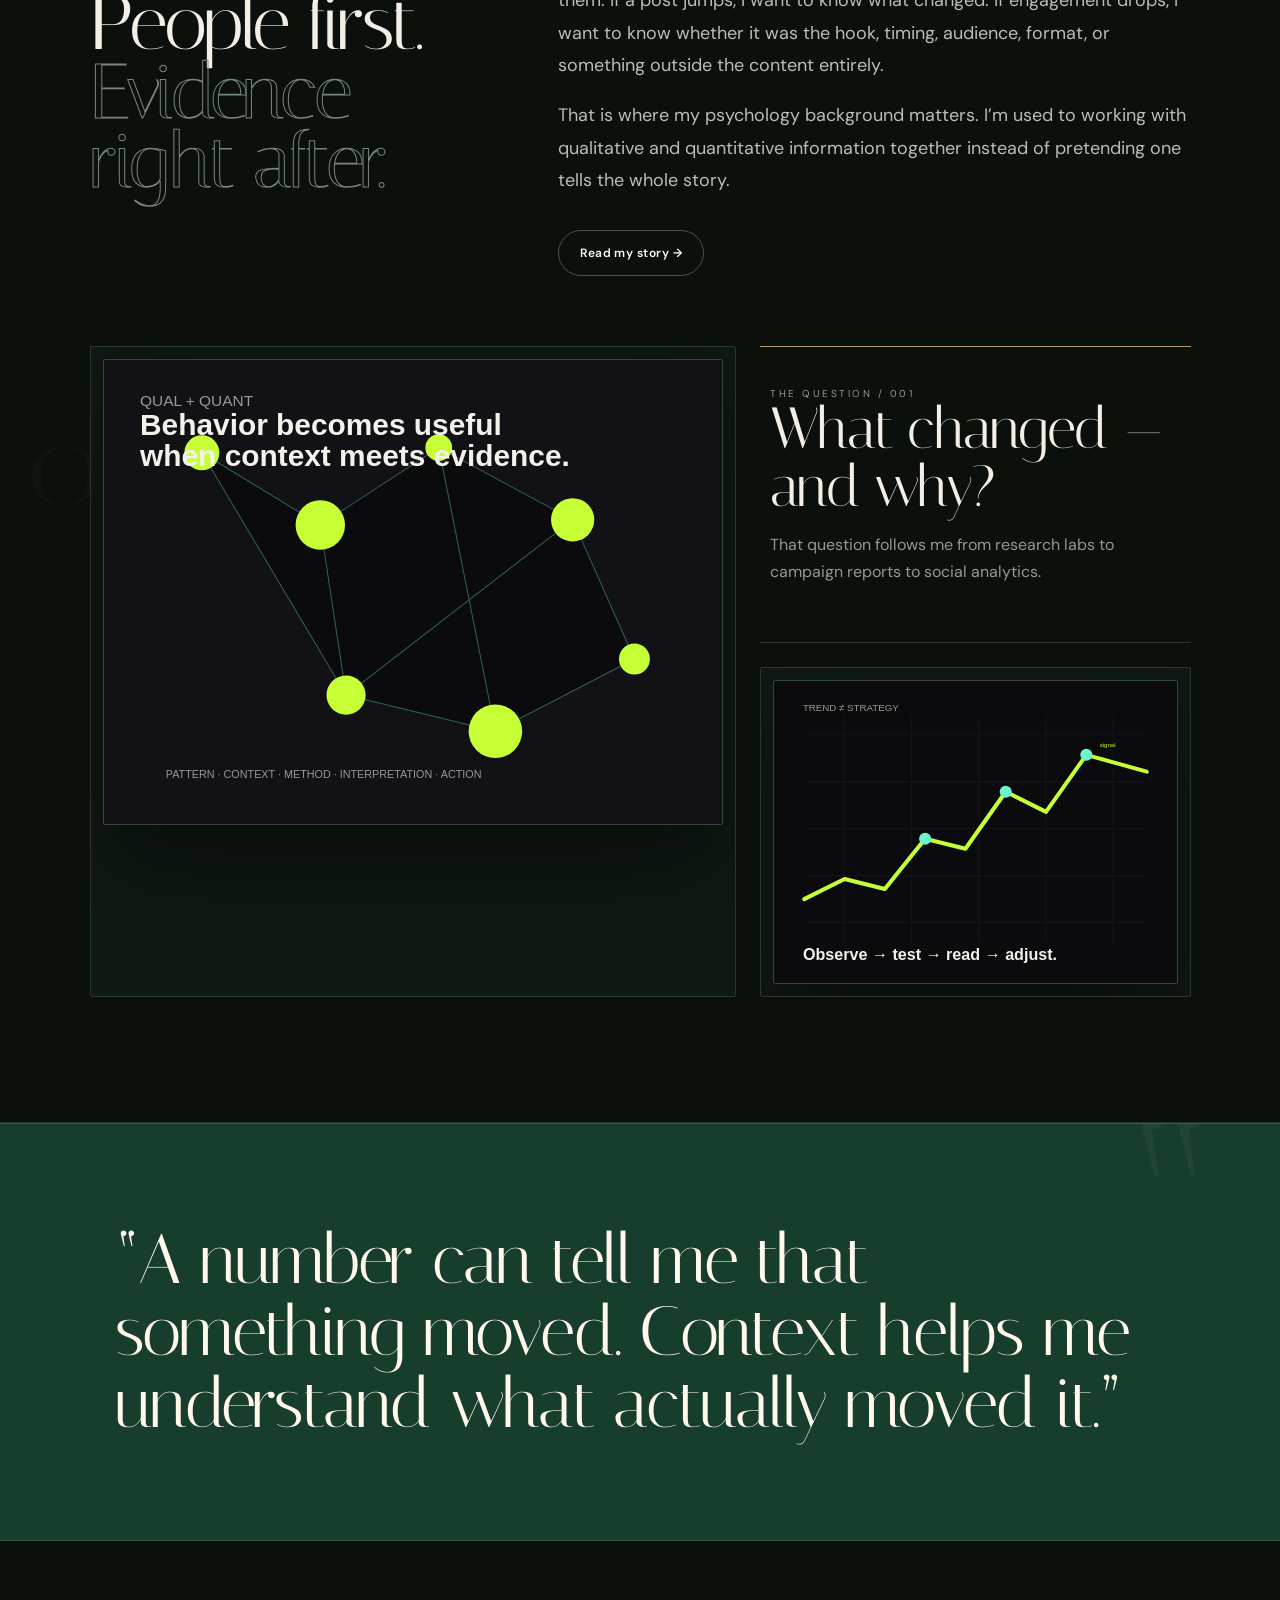
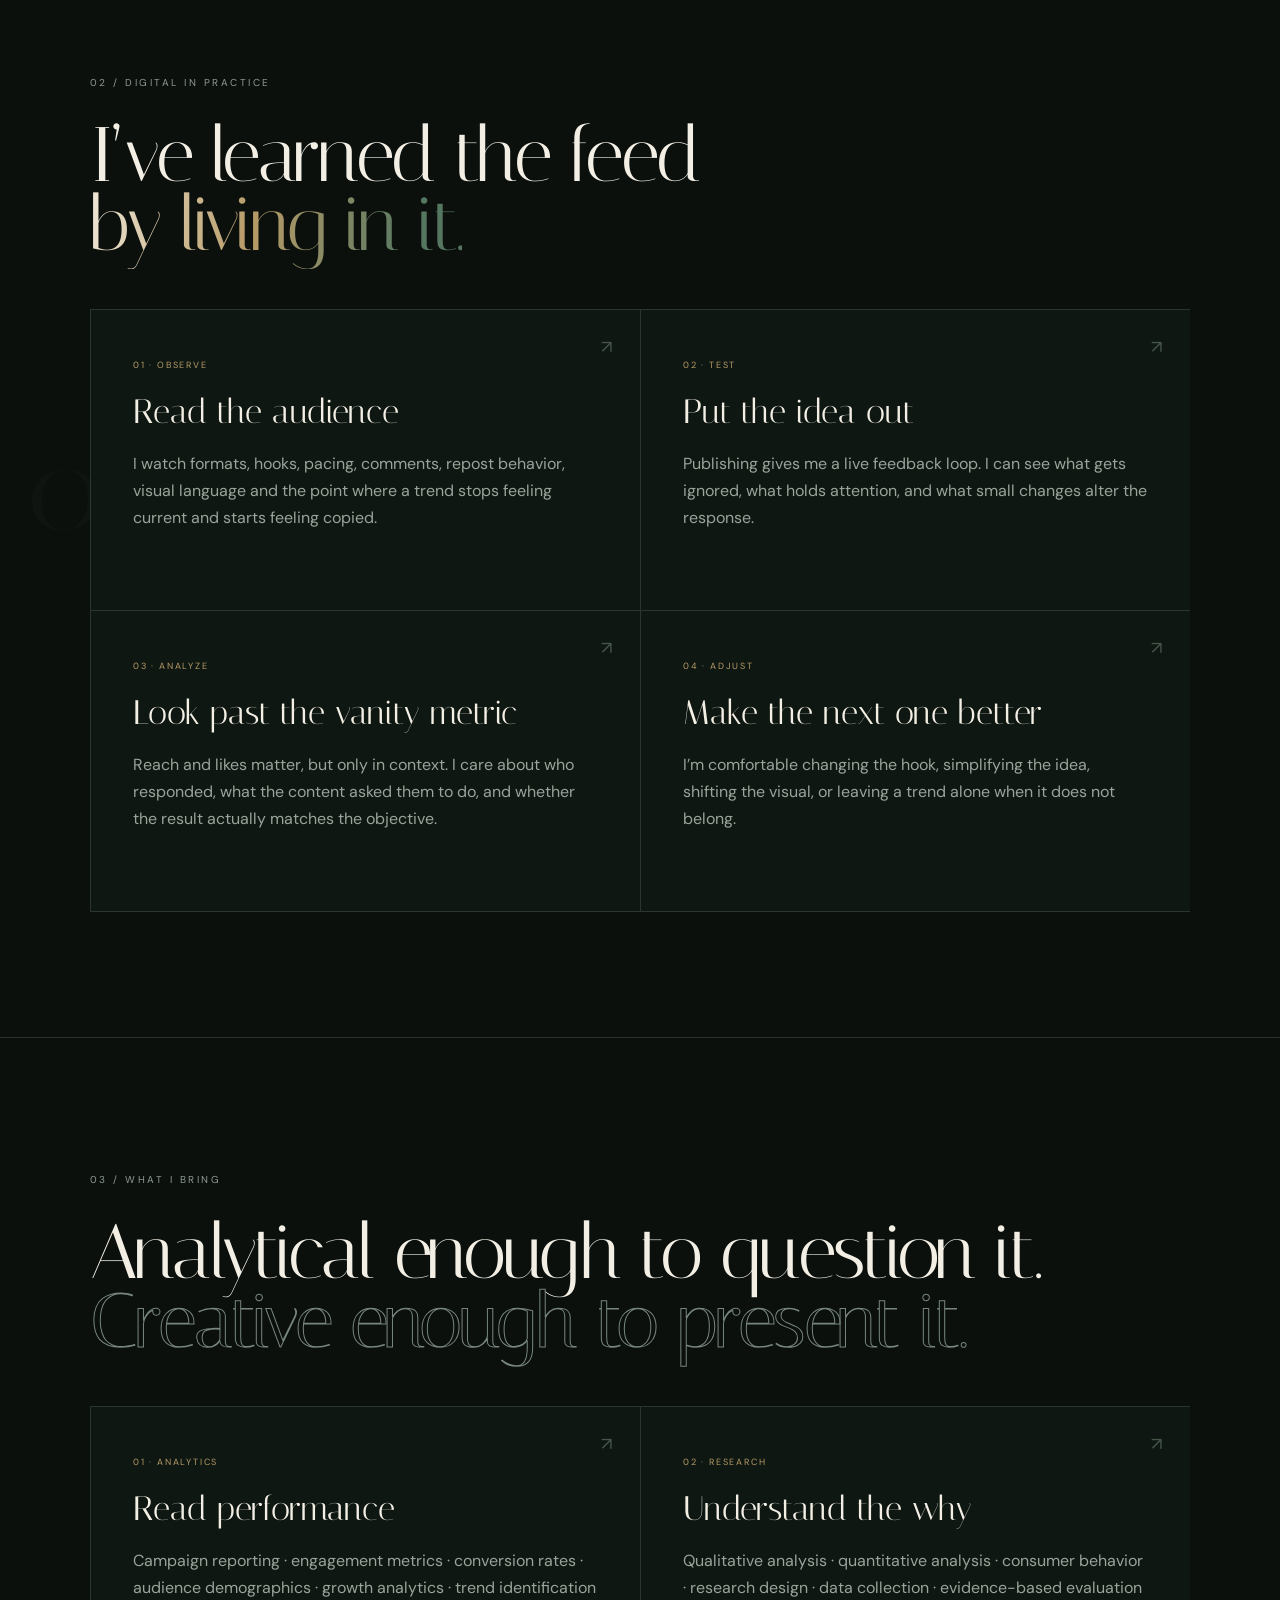
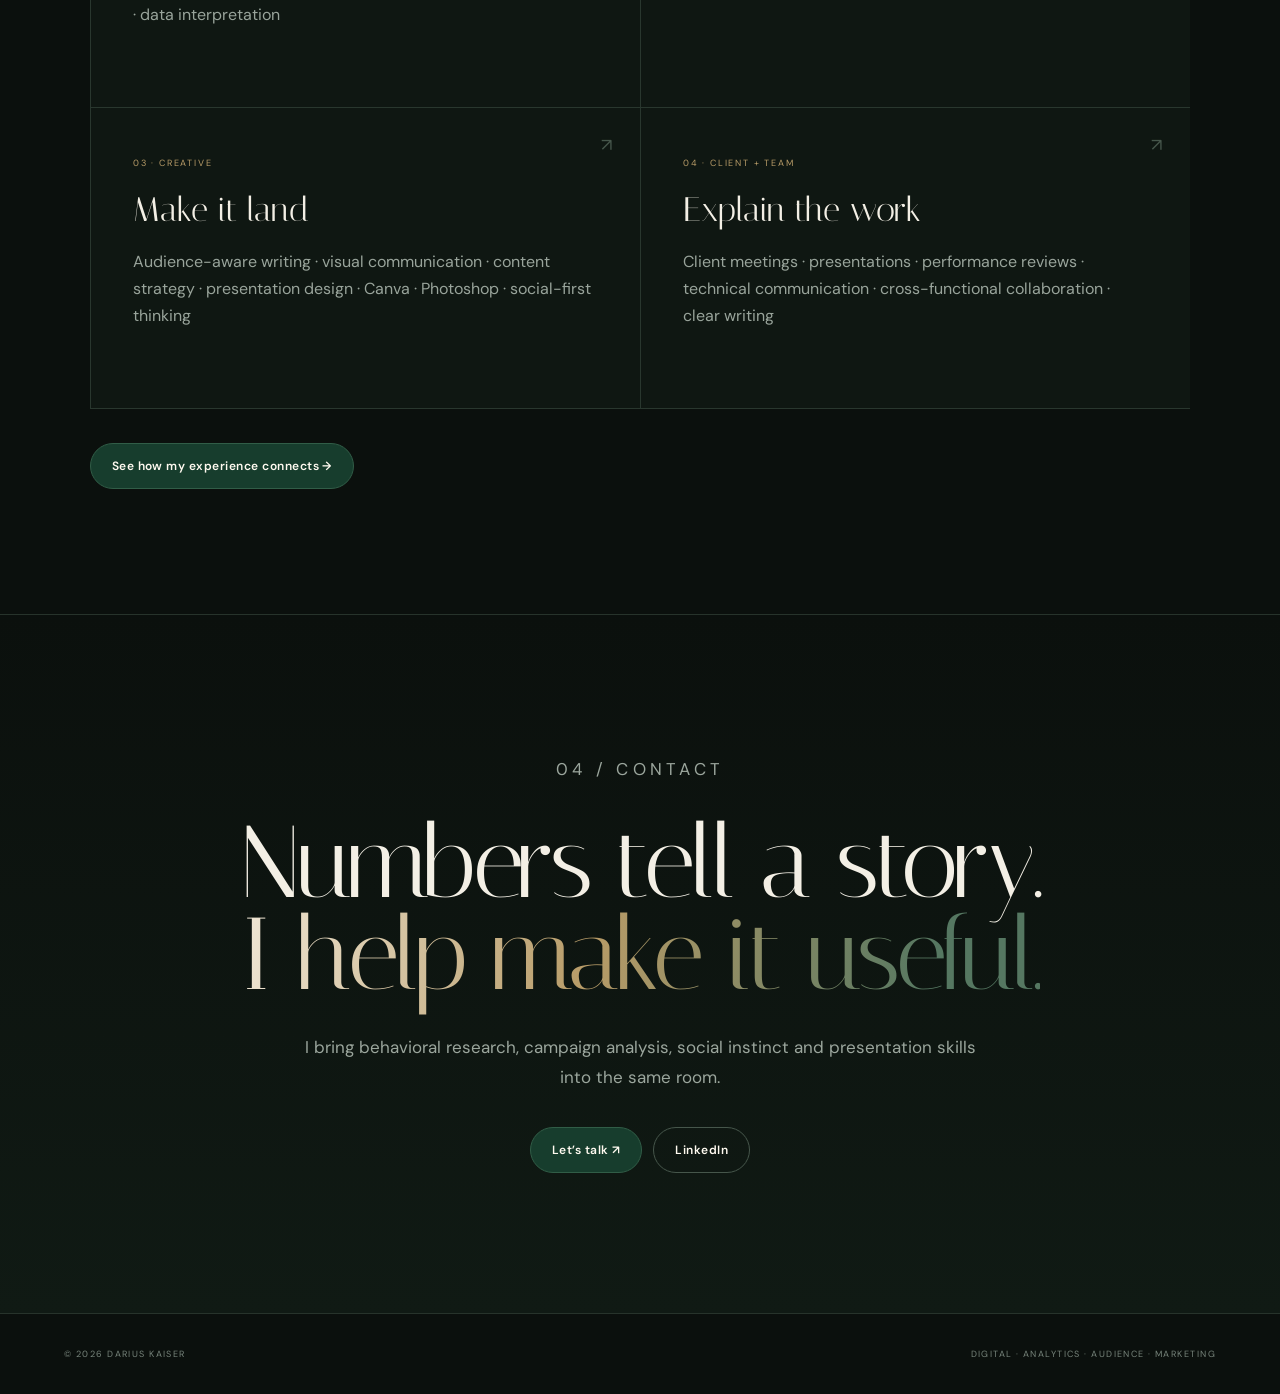
==== commit be6ab7ce: "Add editorial numbering and creative direction details" ====
--- a/index.html
+++ b/index.html
@@ -1 +1 @@
-<!DOCTYPE html><html lang="en"><head><meta charset="UTF-8"><meta name="viewport" content="width=device-width,initial-scale=1"><meta name="description" content="Darius Kaiser | Digital marketing, analytics, audience behavior, social growth, advertising, and creative strategy."><title>Darius Kaiser | Digital + Audience Strategy</title><link rel="stylesheet" href="style.css"></head><body><nav><a class="brand" href="index.html">DK<span>.</span></a><div class="nav-links"><a href="about.html">Story</a><a href="experience.html">Experience</a><a href="#skills">Skills</a><a class="nav-cta" href="contact.html">Contact</a></div></nav><main><section class="hero"><div class="hero-grid"><div><div class="eyebrow">DIGITAL MARKETING · ANALYTICS · SOCIAL MEDIA · AUDIENCE BEHAVIOR</div><h1>I study why people respond.<br><span class="gradient">Then I use what I learn.</span></h1><p class="hero-copy">I’m Darius Kaiser. Psychology taught me how to study behavior. Research taught me how to separate a hunch from a pattern. Marketing and advertising taught me how those patterns show up in messaging. Social media gave me somewhere to test all of it in public.</p><div class="hero-actions"><a class="button primary" href="about.html">Meet me properly ↗</a><a class="button ghost" href="experience.html">See the work</a></div></div><div class="hero-visual"><img src="assets/audience-orbit.svg" alt="Audience growth graphic showing 1.1 million plus TikTok likes"><div class="float-card float-one">~10K on Instagram</div><div class="float-card float-two">QUAL + QUANT</div></div></div><div class="metric-grid"><div class="metric"><strong>1.1M+</strong><span>TikTok likes earned through real audience response</span></div><div class="metric"><strong>~10K</strong><span>Instagram audience built over time</span></div><div class="metric"><strong>QUAL + QUANT</strong><span>Behavioral research training</span></div><div class="metric"><strong class="accent">2</strong><span>Minors in Marketing + Advertising</span></div></div></section><div class="ticker">AUDIENCE BEHAVIOR ✦ QUALITATIVE RESEARCH ✦ QUANTITATIVE ANALYSIS ✦ SOCIAL TRENDS ✦ CAMPAIGN REPORTING ✦ CONTENT STRATEGY ✦ CREATIVE JUDGMENT</div><section class="section"><div class="split"><div><p class="section-label">01 / MY LENS</p><h2>People first.<br><span class="outline">Evidence right after.</span></h2></div><div class="about-copy"><p>I like numbers, but I’m usually interested in the human reason underneath them. If a post jumps, I want to know what changed. If engagement drops, I want to know whether it was the hook, timing, audience, format, or something outside the content entirely.</p><p>That is where my psychology background matters. I’m used to working with qualitative and quantitative information together instead of pretending one tells the whole story.</p><div class="link-row"><a class="button ghost" href="about.html">Read my story →</a></div></div></div><div class="editorial-grid"><div class="visual-panel tall"><img src="assets/behavior-map.svg" alt="Behavioral research graphic showing qualitative and quantitative analysis"></div><div class="statement-card"><span class="section-label">THE QUESTION</span><strong>What changed — and why?</strong><p>That question follows me from research labs to campaign reports to social analytics.</p></div><div class="visual-panel"><img src="assets/trend-grid.svg" alt="Trend analysis graphic"></div></div></section><section class="quote-band"><p>“A number can tell me that something moved. Context helps me understand what actually moved it.”</p></section><section class="section"><p class="section-label">02 / DIGITAL IN PRACTICE</p><h2>I’ve learned the feed<br><span class="gradient">by living in it.</span></h2><div class="skills-grid"><div class="skill-block"><span>OBSERVE</span><h3>Read the audience</h3><p>I watch formats, hooks, pacing, comments, repost behavior, visual language and the point where a trend stops feeling current and starts feeling copied.</p></div><div class="skill-block"><span>TEST</span><h3>Put the idea out</h3><p>Publishing gives me a live feedback loop. I can see what gets ignored, what holds attention, and what small changes alter the response.</p></div><div class="skill-block"><span>ANALYZE</span><h3>Look past the vanity metric</h3><p>Reach and likes matter, but only in context. I care about who responded, what the content asked them to do, and whether the result actually matches the objective.</p></div><div class="skill-block"><span>ADJUST</span><h3>Make the next one better</h3><p>I’m comfortable changing the hook, simplifying the idea, shifting the visual, or leaving a trend alone when it does not belong.</p></div></div></section><section id="skills" class="section"><p class="section-label">03 / WHAT I BRING</p><h2>Analytical enough to question it.<br><span class="outline">Creative enough to present it.</span></h2><div class="skills-grid"><div class="skill-block"><span>ANALYTICS</span><h3>Read performance</h3><p>Campaign reporting · engagement metrics · conversion rates · audience demographics · growth analytics · trend identification · data interpretation</p></div><div class="skill-block"><span>RESEARCH</span><h3>Understand the why</h3><p>Qualitative analysis · quantitative analysis · consumer behavior · research design · data collection · evidence-based evaluation</p></div><div class="skill-block"><span>CREATIVE</span><h3>Make it land</h3><p>Audience-aware writing · visual communication · content strategy · presentation design · Canva · Photoshop · social-first thinking</p></div><div class="skill-block"><span>CLIENT + TEAM</span><h3>Explain the work</h3><p>Client meetings · presentations · performance reviews · technical communication · cross-functional collaboration · clear writing</p></div></div><div class="hero-actions"><a class="button primary" href="experience.html">See how my experience connects →</a></div></section><section class="cta"><p class="section-label">04 / CONTACT</p><h2>Numbers tell a story.<br><span class="gradient">I help make it useful.</span></h2><p>I bring behavioral research, campaign analysis, social instinct and presentation skills into the same room.</p><div class="hero-actions"><a class="button primary" href="contact.html">Let’s talk ↗</a><a class="button ghost" href="https://www.linkedin.com/in/darius-kaiser-7150b3220/">LinkedIn</a></div></section></main><footer><span>© 2026 DARIUS KAISER</span><span>DIGITAL · ANALYTICS · AUDIENCE · MARKETING</span></footer><script src="script.js"></script></body></html>+<!DOCTYPE html><html lang="en"><head><meta charset="UTF-8"><meta name="viewport" content="width=device-width,initial-scale=1"><meta name="description" content="Darius Kaiser | Digital marketing, analytics, audience behavior, social growth, advertising, and creative strategy."><title>Darius Kaiser | Digital + Audience Strategy</title><link rel="stylesheet" href="style.css"></head><body><nav><a class="brand" href="index.html">Darius Kaiser<span>.</span></a><div class="nav-links"><a href="about.html">Story</a><a href="experience.html">Experience</a><a href="#skills">Skills</a><a class="nav-cta" href="contact.html">Contact</a></div></nav><main><section class="hero"><div class="hero-grid"><div><div class="eyebrow">DIGITAL MARKETING · ANALYTICS · SOCIAL MEDIA · AUDIENCE BEHAVIOR</div><h1>I study why people respond.<br><span class="gradient">Then I use what I learn.</span></h1><p class="hero-copy">I’m Darius Kaiser. Psychology taught me how to study behavior. Research taught me how to separate a hunch from a pattern. Marketing and advertising taught me how those patterns show up in messaging. Social media gave me somewhere to test all of it in public.</p><div class="hero-actions"><a class="button primary" href="about.html">Meet me properly ↗</a><a class="button ghost" href="experience.html">See the work</a></div></div><div class="hero-visual"><img src="assets/audience-orbit.svg" alt="Audience growth graphic showing 1.1 million plus TikTok likes"><div class="float-card float-one">~10K on Instagram</div><div class="float-card float-two">QUAL + QUANT</div></div></div><div class="metric-grid"><div class="metric"><strong>1.1M+</strong><span>TikTok likes earned through real audience response</span></div><div class="metric"><strong>~10K</strong><span>Instagram audience built over time</span></div><div class="metric"><strong>QUAL + QUANT</strong><span>Behavioral research training</span></div><div class="metric"><strong class="accent">02</strong><span>Minors in Marketing + Advertising</span></div></div></section><div class="ticker">AUDIENCE BEHAVIOR ✦ QUALITATIVE RESEARCH ✦ QUANTITATIVE ANALYSIS ✦ SOCIAL TRENDS ✦ CAMPAIGN REPORTING ✦ CONTENT STRATEGY ✦ CREATIVE JUDGMENT</div><section class="section" data-num="01"><div class="split"><div><p class="section-label">01 / MY LENS</p><h2>People first.<br><span class="outline">Evidence right after.</span></h2></div><div class="about-copy"><p>I like numbers, but I’m usually interested in the human reason underneath them. If a post jumps, I want to know what changed. If engagement drops, I want to know whether it was the hook, timing, audience, format, or something outside the content entirely.</p><p>That is where my psychology background matters. I’m used to working with qualitative and quantitative information together instead of pretending one tells the whole story.</p><div class="link-row"><a class="button ghost" href="about.html">Read my story →</a></div></div></div><div class="editorial-grid"><div class="visual-panel tall"><img src="assets/behavior-map.svg" alt="Behavioral research graphic showing qualitative and quantitative analysis"></div><div class="statement-card"><span class="section-label">THE QUESTION / 001</span><strong>What changed — and why?</strong><p>That question follows me from research labs to campaign reports to social analytics.</p></div><div class="visual-panel"><img src="assets/trend-grid.svg" alt="Trend analysis graphic"></div></div></section><section class="quote-band"><p>“A number can tell me that something moved. Context helps me understand what actually moved it.”</p></section><section class="section" data-num="02"><p class="section-label">02 / DIGITAL IN PRACTICE</p><h2>I’ve learned the feed<br><span class="gradient">by living in it.</span></h2><div class="skills-grid"><div class="skill-block"><span>01 · OBSERVE</span><h3>Read the audience</h3><p>I watch formats, hooks, pacing, comments, repost behavior, visual language and the point where a trend stops feeling current and starts feeling copied.</p></div><div class="skill-block"><span>02 · TEST</span><h3>Put the idea out</h3><p>Publishing gives me a live feedback loop. I can see what gets ignored, what holds attention, and what small changes alter the response.</p></div><div class="skill-block"><span>03 · ANALYZE</span><h3>Look past the vanity metric</h3><p>Reach and likes matter, but only in context. I care about who responded, what the content asked them to do, and whether the result actually matches the objective.</p></div><div class="skill-block"><span>04 · ADJUST</span><h3>Make the next one better</h3><p>I’m comfortable changing the hook, simplifying the idea, shifting the visual, or leaving a trend alone when it does not belong.</p></div></div></section><section id="skills" class="section" data-num="03"><p class="section-label">03 / WHAT I BRING</p><h2>Analytical enough to question it.<br><span class="outline">Creative enough to present it.</span></h2><div class="skills-grid"><div class="skill-block"><span>01 · ANALYTICS</span><h3>Read performance</h3><p>Campaign reporting · engagement metrics · conversion rates · audience demographics · growth analytics · trend identification · data interpretation</p></div><div class="skill-block"><span>02 · RESEARCH</span><h3>Understand the why</h3><p>Qualitative analysis · quantitative analysis · consumer behavior · research design · data collection · evidence-based evaluation</p></div><div class="skill-block"><span>03 · CREATIVE</span><h3>Make it land</h3><p>Audience-aware writing · visual communication · content strategy · presentation design · Canva · Photoshop · social-first thinking</p></div><div class="skill-block"><span>04 · CLIENT + TEAM</span><h3>Explain the work</h3><p>Client meetings · presentations · performance reviews · technical communication · cross-functional collaboration · clear writing</p></div></div><div class="hero-actions"><a class="button primary" href="experience.html">See how my experience connects →</a></div></section><section class="cta"><p class="section-label">04 / CONTACT</p><h2>Numbers tell a story.<br><span class="gradient">I help make it useful.</span></h2><p>I bring behavioral research, campaign analysis, social instinct and presentation skills into the same room.</p><div class="hero-actions"><a class="button primary" href="contact.html">Let’s talk ↗</a><a class="button ghost" href="https://www.linkedin.com/in/darius-kaiser-7150b3220/">LinkedIn</a></div></section></main><footer><span>© 2026 DARIUS KAISER</span><span>DIGITAL · ANALYTICS · AUDIENCE · MARKETING</span></footer><script src="script.js"></script></body></html>
--- a/style.css
+++ b/style.css
@@ -1 +1,2 @@
-*{box-sizing:border-box}html{scroll-behavior:smooth}body{margin:0;background:#09090b;color:#f5f2ea;font-family:Arial,Helvetica,sans-serif;overflow-x:hidden}body:before{content:"";position:fixed;inset:0;pointer-events:none;background:radial-gradient(circle at 15% 10%,rgba(199,255,55,.08),transparent 30%),radial-gradient(circle at 85% 35%,rgba(106,245,203,.06),transparent 28%);z-index:-1}a{color:inherit}.shell{width:min(1180px,88vw);margin:auto}nav{height:82px;display:flex;align-items:center;justify-content:space-between;padding:0 6vw;border-bottom:1px solid #29292f;position:sticky;top:0;background:rgba(9,9,11,.88);backdrop-filter:blur(16px);z-index:20}.brand{font-size:27px;font-weight:900;color:#fff;text-decoration:none;letter-spacing:-.04em}.brand span,.accent{color:#c7ff37}.nav-links{display:flex;gap:26px;align-items:center}.nav-links a{color:#c4c1ba;text-decoration:none;font-size:14px}.nav-links a:hover{color:#fff}.nav-cta{border:1px solid #484850;padding:10px 15px;border-radius:99px}.hero,.section,.cta{padding:108px 7vw}.hero{min-height:780px;display:grid;align-items:center;position:relative}.hero-grid{display:grid;grid-template-columns:1.15fr .85fr;gap:5vw;align-items:center}.hero-visual{position:relative}.hero-visual img,.visual-panel img{width:100%;display:block;border:1px solid #35353c;border-radius:28px;box-shadow:0 40px 100px rgba(0,0,0,.4)}.float-card{position:absolute;background:#f5f2ea;color:#0b0b0d;padding:18px 20px;border-radius:18px;font-weight:700;box-shadow:0 20px 60px rgba(0,0,0,.25)}.float-one{left:-35px;bottom:65px;transform:rotate(-5deg)}.float-two{right:-20px;top:75px;background:#c7ff37;transform:rotate(4deg)}.eyebrow,.section-label{font-size:11px;letter-spacing:.19em;color:#9a9995;text-transform:uppercase}.hero h1,.section h2,.cta h2,.page-hero h1{font-size:clamp(52px,7.7vw,118px);line-height:.91;letter-spacing:-.06em;margin:28px 0}.section h2,.page-hero h1{font-size:clamp(44px,5.4vw,76px)}.gradient{background:linear-gradient(100deg,#c7ff37,#6af5cb 60%,#eefac0);-webkit-background-clip:text;color:transparent}.outline{-webkit-text-stroke:1px #79797f;color:transparent}.hero-copy,.about-copy p,.page-copy{max-width:820px;color:#b5b2ab;font-size:19px;line-height:1.72}.hero-actions,.chips,.degree-tags,.link-row{display:flex;gap:11px;flex-wrap:wrap;margin-top:30px}.button{padding:14px 20px;text-decoration:none;font-weight:800;border-radius:999px;display:inline-block}.primary{background:#c7ff37;color:#0b0b0d}.primary:hover{transform:translateY(-2px)}.ghost{border:1px solid #484850;color:#fff}.metric-grid{display:grid;grid-template-columns:repeat(4,1fr);margin-top:72px;border:1px solid #303036;border-radius:22px;overflow:hidden;background:#111115}.metric{padding:25px;border-right:1px solid #303036;min-height:118px}.metric:last-child{border-right:0}.metric strong{display:block;font-size:29px;letter-spacing:-.04em}.metric span{color:#8e8c87;font-size:12px;line-height:1.45}.ticker{padding:17px;border-block:1px solid #29292f;color:#777;overflow:hidden;white-space:nowrap;letter-spacing:.08em;font-size:12px}.split{display:grid;grid-template-columns:.82fr 1.18fr;gap:8vw;align-items:start}.section{border-bottom:1px solid #29292f;position:relative}.editorial-grid{display:grid;grid-template-columns:1.15fr .85fr;gap:18px;margin-top:50px}.visual-panel{border:1px solid #303036;background:#111115;border-radius:28px;padding:18px;overflow:hidden}.visual-panel.tall{grid-row:span 2}.statement-card{border:1px solid #303036;border-radius:28px;padding:36px;background:linear-gradient(145deg,#121217,#0d0d10);min-height:260px;display:flex;flex-direction:column;justify-content:space-between}.statement-card strong{font-size:clamp(30px,4vw,54px);line-height:1.02;letter-spacing:-.05em}.statement-card p{color:#999;line-height:1.6}.job{display:grid;grid-template-columns:190px 1fr;gap:42px;padding:48px 0;border-top:1px solid #29292f}.job-meta{font-size:11px;color:#777;letter-spacing:.08em}.job h3{font-size:30px;margin:0;letter-spacing:-.03em}.job h4{color:#c7ff37;margin:8px 0 18px}.job p{color:#aaa;line-height:1.72;max-width:850px;font-size:17px}.chips span,.degree-tags span{border:1px solid #3a3a40;border-radius:99px;padding:8px 12px;font-size:11px;color:#aaa}.skills-grid{display:grid;grid-template-columns:repeat(2,1fr);gap:18px}.skill-block{border:1px solid #333;background:#111115;padding:30px;min-height:290px;border-radius:24px;transition:.25s transform,.25s border-color}.skill-block:hover{transform:translateY(-5px);border-color:#5a5a60}.skill-block p{color:#999;line-height:1.62}.skill-block h3{font-size:28px;margin:12px 0}.skill-block>span{font-size:10px;letter-spacing:.15em;color:#c7ff37}.quote-band{padding:80px 7vw;background:#c7ff37;color:#0b0b0d}.quote-band p{font-size:clamp(34px,5vw,70px);line-height:1.02;letter-spacing:-.05em;max-width:1100px;margin:0}.page-hero{padding:100px 7vw 70px;border-bottom:1px solid #29292f}.page-kicker{max-width:700px;color:#aaa;font-size:20px;line-height:1.65}.timeline{max-width:960px;margin:0 auto}.resume-map{display:grid;grid-template-columns:repeat(3,1fr);gap:16px;margin-top:45px}.resume-map a{text-decoration:none;border:1px solid #333;border-radius:22px;padding:25px;background:#111115}.resume-map strong{display:block;font-size:20px;margin-bottom:8px}.resume-map span{color:#90908b;font-size:13px;line-height:1.45}.cta{text-align:center;background:linear-gradient(180deg,#09090b,#101015)}.cta p{max-width:720px;margin:0 auto;color:#9e9c97;font-size:18px;line-height:1.65}.cta .hero-actions{justify-content:center}.social-proof{display:flex;gap:14px;flex-wrap:wrap;margin-top:28px}.proof-pill{background:#151519;border:1px solid #36363d;border-radius:999px;padding:10px 15px;color:#b9b6af;font-size:12px}.contact-grid{display:grid;grid-template-columns:1fr 1fr;gap:18px;margin-top:40px}.contact-card{border:1px solid #333;border-radius:26px;background:#111115;padding:32px;min-height:220px}.contact-card h3{font-size:28px;margin-top:0}.contact-card p{color:#999;line-height:1.6}.contact-card a{color:#c7ff37;text-decoration:none}footer{padding:28px 6vw;border-top:1px solid #29292f;color:#777;display:flex;justify-content:space-between;font-size:11px}.reveal{opacity:0;transform:translateY(22px)}@media(max-width:900px){.hero-grid,.split,.editorial-grid,.skills-grid,.resume-map,.contact-grid,.job{grid-template-columns:1fr}.hero{padding-top:72px}.hero-visual{margin-top:30px}.float-one{left:8px}.float-two{right:8px}.metric-grid{grid-template-columns:1fr 1fr}.metric:nth-child(2){border-right:0}.metric{border-bottom:1px solid #303036}.job{gap:16px}.nav-links a:not(.nav-cta){display:none}.hero,.section,.cta,.page-hero{padding:76px 6vw}}@media(max-width:560px){.metric-grid{grid-template-columns:1fr}.metric{border-right:0}.hero h1{font-size:52px}.float-card{position:static;display:inline-block;margin-top:12px;transform:none!important}.hero-visual{display:flex;flex-direction:column}.quote-band{padding:55px 6vw}}+@import url('https://fonts.googleapis.com/css2?family=DM+Sans:wght@400;500;600;700&family=Italiana&display=swap');
+*{box-sizing:border-box}html{scroll-behavior:smooth}body{margin:0;background:#0b100d;color:#f3efe5;font-family:'DM Sans',Arial,sans-serif;overflow-x:hidden}body:before{content:"";position:fixed;inset:0;pointer-events:none;background:radial-gradient(circle at 12% 8%,rgba(31,73,55,.28),transparent 33%),radial-gradient(circle at 88% 30%,rgba(183,155,103,.11),transparent 30%),radial-gradient(circle at 52% 92%,rgba(68,91,72,.12),transparent 34%);z-index:-1}a{color:inherit}.shell{width:min(1180px,88vw);margin:auto}nav{height:88px;display:flex;align-items:center;justify-content:space-between;padding:0 5vw;border-bottom:1px solid #27332b;position:sticky;top:0;background:rgba(11,16,13,.88);backdrop-filter:blur(18px);z-index:20}.brand{font-family:'Italiana',serif;font-size:32px;color:#fffaf0;text-decoration:none;letter-spacing:-.03em}.brand span,.accent{color:#b79b67}.nav-links{display:flex;gap:30px;align-items:center}.nav-links a{color:#b9beb6;text-decoration:none;font-size:12px;letter-spacing:.08em;text-transform:uppercase}.nav-links a:hover{color:#fffaf0}.nav-cta{border:1px solid #46564b;padding:11px 17px;border-radius:99px}.hero,.section,.cta{padding:125px 7vw}.hero{min-height:860px;display:grid;align-items:center;position:relative}.hero:after{content:'DK';position:absolute;right:-.03em;bottom:-.18em;font-family:'Italiana',serif;font-size:min(31vw,430px);line-height:1;color:transparent;-webkit-text-stroke:1px rgba(183,155,103,.08);pointer-events:none;z-index:-1}.hero-grid{display:grid;grid-template-columns:1.08fr .92fr;gap:7vw;align-items:center}.hero-visual{position:relative;transform:translateY(25px)}.hero-visual:before{content:'AUDIENCE / BEHAVIOR / CULTURE';position:absolute;right:-54px;top:50%;transform:rotate(90deg) translateX(50%);transform-origin:right center;font-size:9px;letter-spacing:.25em;color:#66766b;z-index:3}.hero-visual img,.visual-panel img{width:100%;display:block;border:1px solid #34483a;border-radius:2px;box-shadow:0 40px 100px rgba(0,0,0,.48)}.float-card{position:absolute;background:#eee6d8;color:#101712;padding:17px 20px;font-size:12px;letter-spacing:.04em;font-weight:600;box-shadow:0 20px 60px rgba(0,0,0,.3)}.float-one{left:-35px;bottom:65px;transform:rotate(-4deg)}.float-two{right:-18px;top:75px;background:#173d2d;color:#fffaf0;transform:rotate(3deg)}.eyebrow,.section-label{font-size:10px;letter-spacing:.25em;color:#8f9b91;text-transform:uppercase}.hero h1,.section h2,.cta h2,.page-hero h1{font-family:'Italiana',serif;font-weight:400;font-size:clamp(60px,8vw,128px);line-height:.9;letter-spacing:-.035em;margin:32px 0}.section h2,.page-hero h1{font-size:clamp(50px,6vw,88px)}.gradient{background:linear-gradient(100deg,#f0e7d6,#b79b67 44%,#557761 86%);-webkit-background-clip:text;color:transparent}.outline{-webkit-text-stroke:1px #78877e;color:transparent}.hero-copy,.about-copy p,.page-copy{max-width:780px;color:#b8beb8;font-size:18px;line-height:1.8}.hero-copy{max-width:650px}.hero-actions,.chips,.degree-tags,.link-row{display:flex;gap:11px;flex-wrap:wrap;margin-top:34px}.button{padding:14px 21px;text-decoration:none;font-size:12px;font-weight:600;letter-spacing:.04em;border-radius:99px;display:inline-block;transition:.25s transform,.25s background}.primary{background:#173d2d;color:#fffaf0;border:1px solid #315d47}.primary:hover{transform:translateY(-3px);background:#214f3b}.ghost{border:1px solid #46564b;color:#fffaf0}.metric-grid{display:grid;grid-template-columns:repeat(4,1fr);margin-top:92px;border-top:1px solid #344238;border-bottom:1px solid #344238;background:transparent}.metric{padding:28px 24px;border-right:1px solid #29372e;min-height:130px}.metric:last-child{border-right:0}.metric strong{display:block;font-family:'Italiana',serif;font-weight:400;font-size:34px;letter-spacing:-.02em;color:#e2d3b5;margin-bottom:8px}.metric span{color:#8e9a90;font-size:11px;line-height:1.5}.ticker{padding:18px;border-block:1px solid #27332b;color:#829087;overflow:hidden;white-space:nowrap;letter-spacing:.18em;font-size:9px;background:#0e1511}.split{display:grid;grid-template-columns:.7fr 1.3fr;gap:10vw;align-items:start}.section{border-bottom:1px solid #27332b;position:relative}.section:nth-of-type(even):before{content:attr(data-num);position:absolute;left:2vw;top:50%;font-family:'Italiana',serif;font-size:120px;color:rgba(183,155,103,.035);transform:translateY(-50%)}.editorial-grid{display:grid;grid-template-columns:1.2fr .8fr;gap:24px;margin-top:70px;align-items:stretch}.visual-panel{border:1px solid #29372e;background:#111914;border-radius:2px;padding:12px;overflow:hidden}.visual-panel.tall{grid-row:span 2}.statement-card{border-top:1px solid #b79b67;border-bottom:1px solid #29372e;padding:40px 10px;background:transparent;min-height:280px;display:flex;flex-direction:column;justify-content:space-between}.statement-card strong{font-family:'Italiana',serif;font-weight:400;font-size:clamp(38px,4.5vw,62px);line-height:1;letter-spacing:-.03em}.statement-card p{color:#8f9b91;line-height:1.7}.job{display:grid;grid-template-columns:170px 1fr;gap:55px;padding:58px 0;border-top:1px solid #27332b}.job-meta{font-size:9px;color:#7f8c82;letter-spacing:.18em;text-transform:uppercase}.job h3{font-family:'Italiana',serif;font-weight:400;font-size:38px;margin:0;letter-spacing:-.02em}.job h4{color:#b79b67;margin:9px 0 20px;font-size:12px;letter-spacing:.08em;text-transform:uppercase}.job p{color:#aeb7af;line-height:1.8;max-width:850px;font-size:16px}.chips span,.degree-tags span{border:1px solid #38483d;border-radius:99px;padding:8px 12px;font-size:9px;letter-spacing:.08em;text-transform:uppercase;color:#aeb7af}.skills-grid{display:grid;grid-template-columns:repeat(2,1fr);gap:1px;background:#29372e;border:1px solid #29372e;margin-top:50px}.skill-block{background:#0f1712;padding:42px;min-height:300px;transition:.3s transform,.3s background;position:relative}.skill-block:after{content:'↗';position:absolute;right:28px;top:25px;color:#46564b;font-size:18px}.skill-block:hover{background:#152019}.skill-block p{color:#99a49b;line-height:1.7}.skill-block h3{font-family:'Italiana',serif;font-weight:400;font-size:34px;margin:18px 0}.skill-block>span{font-size:9px;letter-spacing:.2em;color:#b79b67}.quote-band{padding:100px 9vw;background:#173d2d;color:#fff8eb;border-block:1px solid #315d47;position:relative;overflow:hidden}.quote-band:after{content:'“';position:absolute;right:4vw;top:-80px;font-family:'Italiana',serif;font-size:330px;color:rgba(255,255,255,.04)}.quote-band p{font-family:'Italiana',serif;font-size:clamp(40px,5.5vw,78px);line-height:1.02;letter-spacing:-.025em;max-width:1100px;margin:0}.page-hero{padding:130px 7vw 90px;border-bottom:1px solid #27332b;position:relative}.page-hero:after{content:'01';position:absolute;right:6vw;top:60px;font-family:'Italiana',serif;font-size:170px;color:rgba(183,155,103,.045)}.page-kicker{max-width:700px;color:#aeb7af;font-size:19px;line-height:1.75}.timeline{max-width:980px;margin:0 auto}.resume-map{display:grid;grid-template-columns:repeat(3,1fr);gap:1px;background:#29372e;border:1px solid #29372e;margin-top:55px}.resume-map a{text-decoration:none;padding:30px;background:#111914;transition:.25s background}.resume-map a:hover{background:#172219}.resume-map strong{display:block;font-family:'Italiana',serif;font-weight:400;font-size:24px;margin-bottom:10px}.resume-map span{color:#8e9a90;font-size:12px;line-height:1.55}.cta{text-align:center;background:linear-gradient(180deg,#0b100d,#101a14);padding-top:140px;padding-bottom:140px}.cta h2{max-width:1000px;margin:32px auto}.cta p{max-width:680px;margin:0 auto;color:#9ba69d;font-size:17px;line-height:1.75}.cta .hero-actions{justify-content:center}.social-proof{display:flex;gap:14px;flex-wrap:wrap;margin-top:28px}.proof-pill{background:transparent;border-bottom:1px solid #34483a;padding:10px 3px;color:#aeb7af;font-size:11px}.contact-grid{display:grid;grid-template-columns:1fr 1fr;gap:1px;background:#29372e;border:1px solid #29372e;margin-top:50px}.contact-card{background:#111914;padding:42px;min-height:240px;transition:.25s background}.contact-card:hover{background:#152019}.contact-card h3{font-family:'Italiana',serif;font-weight:400;font-size:36px;margin-top:0}.contact-card p{color:#99a49b;line-height:1.7}.contact-card a{color:#b79b67;text-decoration:none}footer{padding:34px 5vw;border-top:1px solid #27332b;color:#77847b;display:flex;justify-content:space-between;font-size:9px;letter-spacing:.16em;text-transform:uppercase}.reveal{opacity:0;transform:translateY(22px)}::selection{background:#315d47;color:#fffaf0}@media(max-width:900px){.hero-grid,.split,.editorial-grid,.skills-grid,.resume-map,.contact-grid,.job{grid-template-columns:1fr}.hero{padding-top:80px}.hero-visual{margin-top:40px}.hero-visual:before{display:none}.float-one{left:8px}.float-two{right:8px}.metric-grid{grid-template-columns:1fr 1fr}.metric:nth-child(2){border-right:0}.metric{border-bottom:1px solid #29372e}.job{gap:18px}.nav-links a:not(.nav-cta){display:none}.hero,.section,.cta,.page-hero{padding:85px 6vw}.page-hero:after{font-size:100px}.hero:after{font-size:50vw}.skills-grid,.resume-map,.contact-grid{gap:1px}}@media(max-width:560px){.metric-grid{grid-template-columns:1fr}.metric{border-right:0}.hero h1{font-size:56px}.float-card{position:static;display:inline-block;margin-top:12px;transform:none!important}.hero-visual{display:flex;flex-direction:column}.quote-band{padding:65px 6vw}.skill-block{padding:30px}.hero,.section,.cta,.page-hero{padding-left:6vw;padding-right:6vw}}
